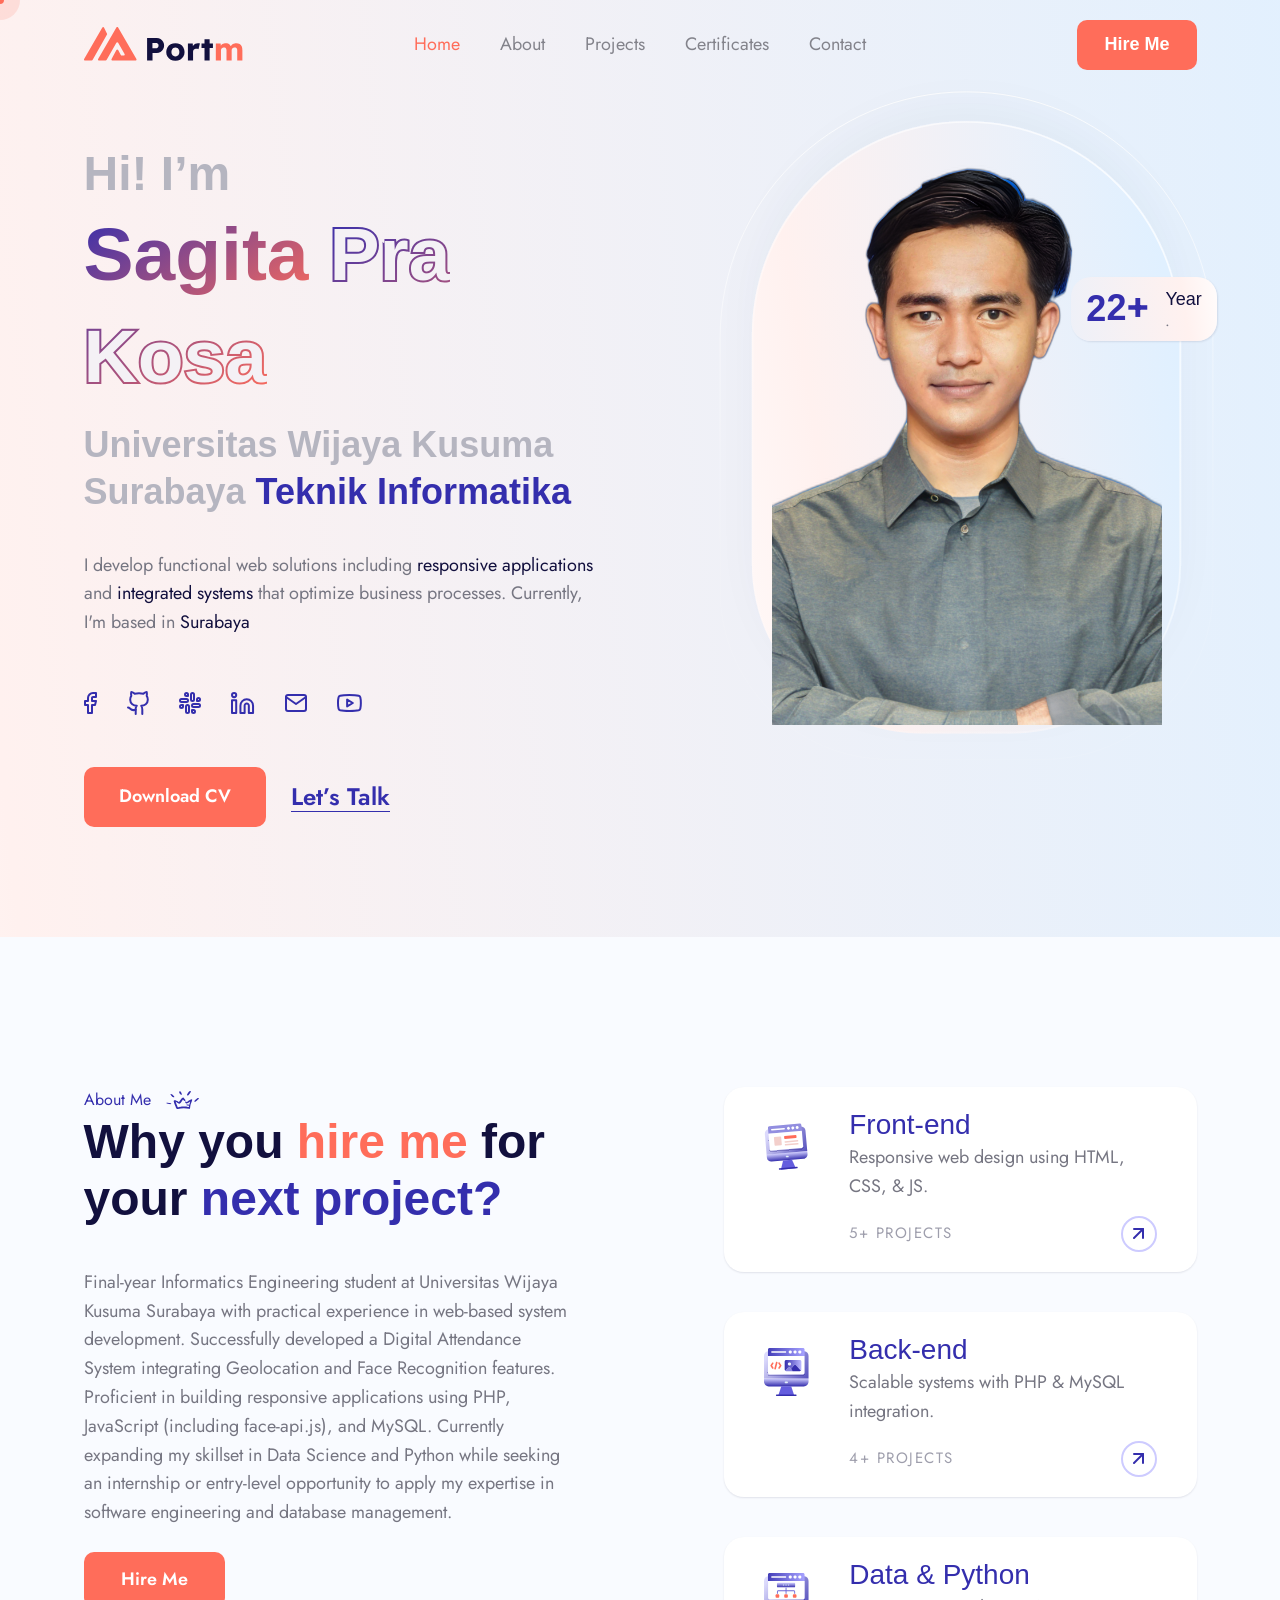
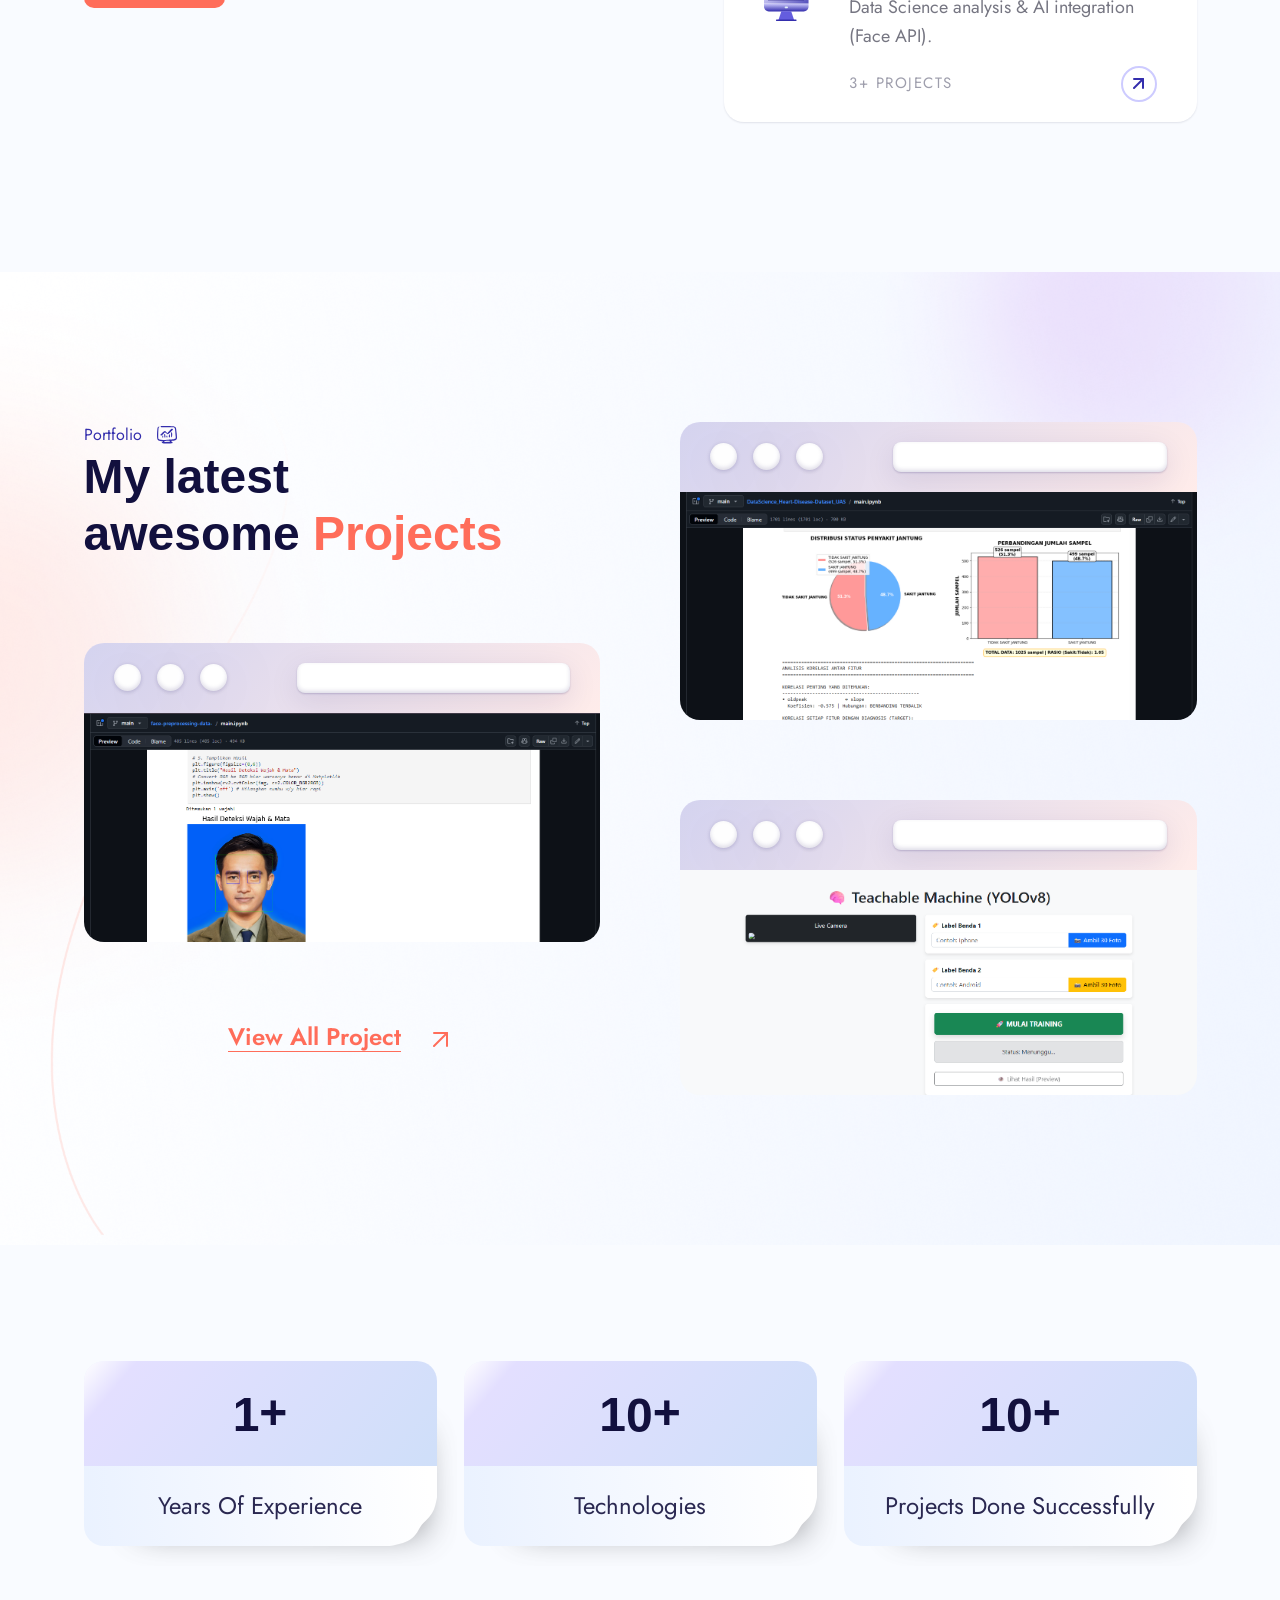
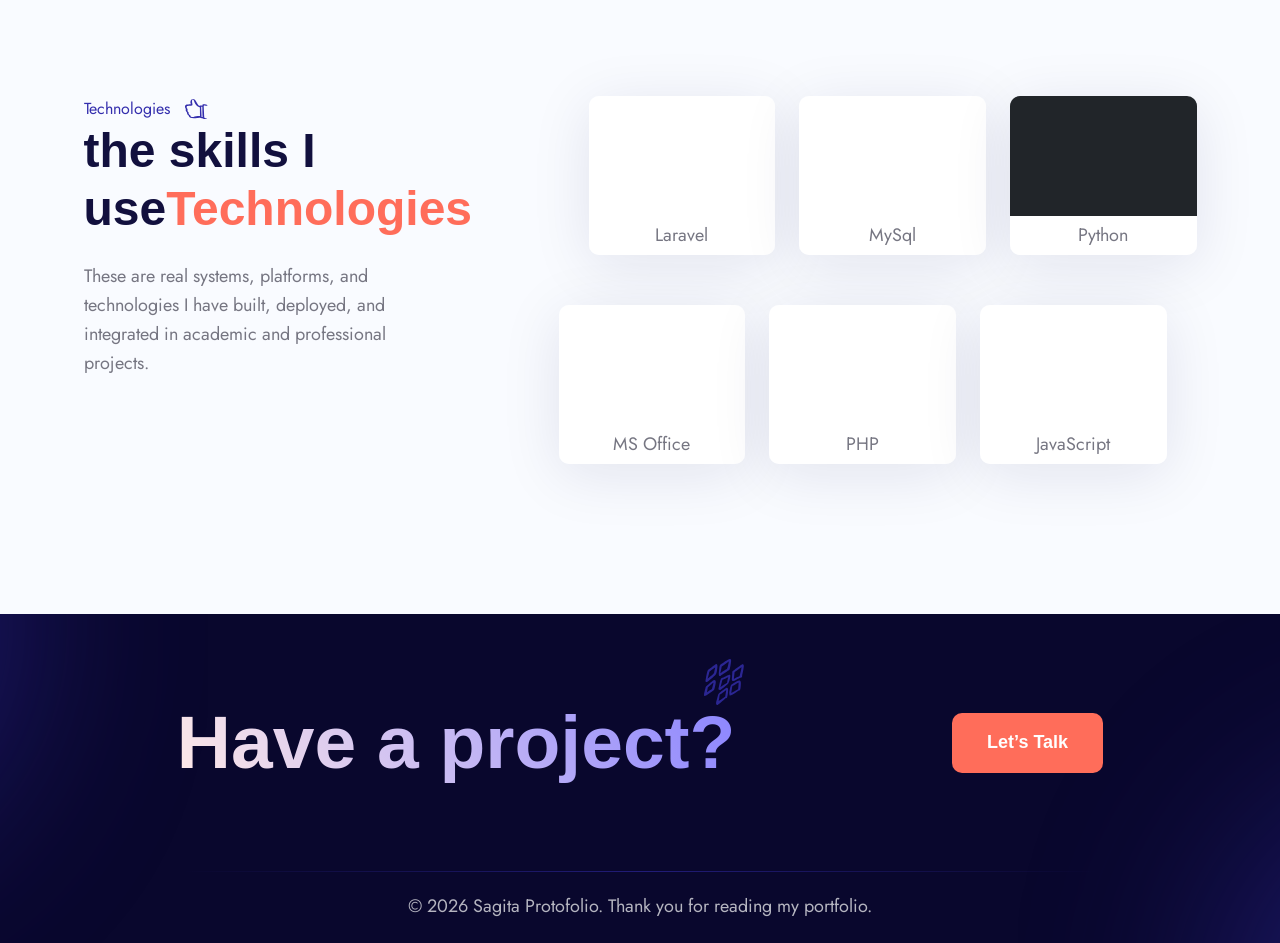
==== index.html @ 60da0293 "new-1guys" ====
<!-- LANJUTKAN MENGISI UNTUK SKILL PENGALAMAN PROJECT DLL -->
<!-- lanjutkan nanti lagi -->

<!doctype html>
<html class="no-js" lang="en">
  <head>
    <!-- Meta Tags -->
    <meta charset="utf-8" />
    <meta http-equiv="x-ua-compatible" content="ie=edge" />
    <meta name="viewport" content="width=device-width, initial-scale=1" />
    <meta name="author" content="Laralink" />
    <!-- Favicon Icon -->
    <link rel="icon" href="assets/img/favicon.png" />
    <!-- Site Title -->
    <title>Portm - Personal Portfolio</title>
    <link rel="stylesheet" href="assets/css/plugins/bootstrap.min.css" />
    <link rel="stylesheet" href="assets/css/plugins/fontawesome.min.css" />
    <link
      rel="stylesheet"
      href="assets/css/plugins/odometer-theme-default.css"
    />
    <link rel="stylesheet" href="assets/css/plugins/select2.min.css" />
    <link rel="stylesheet" href="assets/css/plugins/animate.css" />
    <link rel="stylesheet" href="assets/css/style.css" />
  </head>

  <body>
    <div class="cs_preloader cs_center">
      <div class="cs_preloader_in"></div>
    </div>

    <!-- Start Header Section -->
    <header class="cs_site_header cs_style_1 cs_sticky_header cs_color_2">
      <div class="cs_main_header">
        <div class="container">
          <div class="cs_main_header_in">
            <div class="cs_main_header_left">
              <a class="cs_site_branding" href="index.html">
                <img src="assets/img/logo2.svg" alt="Logo" />
              </a>
            </div>
            <div class="cs_main_header_center">
              <div class="cs_nav">
                <ul class="cs_nav_list">
                  <li class="active"><a href="index.html">Home</a></li>
                  <li><a href="about-v2.html">About</a></li>
                  <li><a href="portfolio.html">Projects</a></li>
                  <li><a href="blog.html">Certificates</a></li>
                  <li><a href="contact.html">Contact</a></li>
                </ul>
              </div>
            </div>
            <div class="cs_main_header_right">
              <a href="contact.html" class="cs_btn cs_style_1 cs_primary_font"
                ><span>Hire Me</span></a
              >
            </div>
          </div>
        </div>
      </div>
    </header>
    <!-- End Header Section -->

    <!-- Main content inside start-->
    <main>
      <!-- Start Hero Section -->
      <section
        class="cs_hero cs_style_2 cs_filled_bg"
        data-src="assets/img/bg/hero_bg_2.svg"
      >
        <div class="container">
          <div class="row align-items-center">
            <div class="col-lg-6">
              <div class="cs_hero_info cs_pr_20">
                <h4
                  class="cs_hero_meta cs_font_48 cs_white_blue_text_2 cs_semi_bold cs_primary_font mb-0"
                >
                  Hi! I’m<br />
                </h4>
                <h1
                  class="cs_hero_title cs_font_92 cs_black wow fadeInLeft"
                  data-wow-duration="0.8s"
                  data-wow-delay="0.2s"
                >
                  <span class="cs_gradient_text">Sagita </span
                  ><span class="cs_gradient_border_text">Pra Kosa</span>
                </h1>
                <h4
                  class="cs_hero_subtitle cs_font_36 cs_semi_bold cs_primary_font cs_white_blue_text_2"
                >
                  Universitas Wijaya Kusuma Surabaya
                  <span class="cs_accent_color_2">Teknik Informatika</span>
                </h4>
                <p class="cs_hero_text">
                  I develop functional web solutions including
                  <span class="cs_primary_color">responsive applications</span>
                  and
                  <span class="cs_primary_color">integrated systems</span> that
                  optimize business processes. Currently, I'm based in
                  <span class="cs_primary_color">Surabaya</span>
                </p>
                <div class="cs_social_btns d-flex">
                  <a class="cs_accent_color_2" href="#">
                    <svg
                      width="13"
                      height="22"
                      viewBox="0 0 13 22"
                      fill="none"
                      xmlns="http://www.w3.org/2000/svg"
                    >
                      <path
                        d="M12 1H9C7.67392 1 6.40215 1.52678 5.46447 2.46447C4.52678 3.40215 4 4.67392 4 6V9H1V13H4V21H8V13H11L12 9H8V6C8 5.73478 8.10536 5.48043 8.29289 5.29289C8.48043 5.10536 8.73478 5 9 5H12V1Z"
                        stroke="currentColor"
                        stroke-width="2"
                        stroke-linecap="round"
                        stroke-linejoin="round"
                      />
                    </svg>
                  </a>
                  <a
                    class="cs_accent_color_2"
                    href="https://github.com/gitapra0111"
                  >
                    <svg
                      width="22"
                      height="24"
                      viewBox="0 0 22 24"
                      fill="none"
                      xmlns="http://www.w3.org/2000/svg"
                    >
                      <path
                        d="M15.3002 23V18.6C15.4532 17.222 15.0581 15.8391 14.2002 14.75C17.5002 14.75 20.8002 12.55 20.8002 8.7C20.8882 7.325 20.5032 5.972 19.7002 4.85C20.0082 3.585 20.0082 2.265 19.7002 1C19.7002 1 18.6002 1 16.4002 2.65C13.4962 2.1 10.5042 2.1 7.60016 2.65C5.40016 1 4.30016 1 4.30016 1C3.97016 2.265 3.97016 3.585 4.30016 4.85C3.49922 5.96747 3.11048 7.32807 3.20016 8.7C3.20016 12.55 6.50016 14.75 9.80016 14.75C9.37116 15.289 9.05216 15.905 8.86516 16.565C8.67816 17.225 8.62316 17.918 8.70016 18.6V23"
                        stroke="currentColor"
                        stroke-width="2"
                        stroke-linecap="round"
                        stroke-linejoin="round"
                      />
                      <path
                        d="M8.7 18.5999C3.739 20.7999 3.2 16.3999 1 16.3999"
                        stroke="currentColor"
                        stroke-width="2"
                        stroke-linecap="round"
                        stroke-linejoin="round"
                      />
                    </svg>
                  </a>
                  <a class="cs_accent_color_2" href="#">
                    <svg
                      width="22"
                      height="22"
                      viewBox="0 0 22 22"
                      fill="none"
                      xmlns="http://www.w3.org/2000/svg"
                    >
                      <path
                        d="M13.5 9C12.67 9 12 8.33 12 7.5V2.5C12 1.67 12.67 1 13.5 1C14.33 1 15 1.67 15 2.5V7.5C15 8.33 14.33 9 13.5 9Z"
                        stroke="currentColor"
                        stroke-width="2"
                        stroke-linecap="round"
                        stroke-linejoin="round"
                      />
                      <path
                        d="M19.5 9H18V7.5C18 6.67 18.67 6 19.5 6C20.33 6 21 6.67 21 7.5C21 8.33 20.33 9 19.5 9Z"
                        stroke="currentColor"
                        stroke-width="2"
                        stroke-linecap="round"
                        stroke-linejoin="round"
                      />
                      <path
                        d="M8.5 13C9.33 13 10 13.67 10 14.5V19.5C10 20.33 9.33 21 8.5 21C7.67 21 7 20.33 7 19.5V14.5C7 13.67 7.67 13 8.5 13Z"
                        stroke="currentColor"
                        stroke-width="2"
                        stroke-linecap="round"
                        stroke-linejoin="round"
                      />
                      <path
                        d="M2.5 13H4V14.5C4 15.33 3.33 16 2.5 16C1.67 16 1 15.33 1 14.5C1 13.67 1.67 13 2.5 13Z"
                        stroke="currentColor"
                        stroke-width="2"
                        stroke-linecap="round"
                        stroke-linejoin="round"
                      />
                      <path
                        d="M13 13.5C13 12.67 13.67 12 14.5 12H19.5C20.33 12 21 12.67 21 13.5C21 14.33 20.33 15 19.5 15H14.5C13.67 15 13 14.33 13 13.5Z"
                        stroke="currentColor"
                        stroke-width="2"
                        stroke-linecap="round"
                        stroke-linejoin="round"
                      />
                      <path
                        d="M14.5 18H13V19.5C13 20.33 13.67 21 14.5 21C15.33 21 16 20.33 16 19.5C16 18.67 15.33 18 14.5 18Z"
                        stroke="currentColor"
                        stroke-width="2"
                        stroke-linecap="round"
                        stroke-linejoin="round"
                      />
                      <path
                        d="M9 8.5C9 7.67 8.33 7 7.5 7H2.5C1.67 7 1 7.67 1 8.5C1 9.33 1.67 10 2.5 10H7.5C8.33 10 9 9.33 9 8.5Z"
                        stroke="currentColor"
                        stroke-width="2"
                        stroke-linecap="round"
                        stroke-linejoin="round"
                      />
                      <path
                        d="M7.5 4H9V2.5C9 1.67 8.33 1 7.5 1C6.67 1 6 1.67 6 2.5C6 3.33 6.67 4 7.5 4Z"
                        stroke="currentColor"
                        stroke-width="2"
                        stroke-linecap="round"
                        stroke-linejoin="round"
                      />
                    </svg>
                  </a>
                  <a
                    class="cs_accent_color_2"
                    href="https://www.linkedin.com/in/sagita-pra-kosa-40a282185/"
                  >
                    <svg
                      width="24"
                      height="22"
                      viewBox="0 0 24 22"
                      fill="none"
                      xmlns="http://www.w3.org/2000/svg"
                    >
                      <path
                        d="M15.7367 7.3158C17.4117 7.3158 19.0182 7.98121 20.2026 9.16565C21.3871 10.3501 22.0525 11.9565 22.0525 13.6316V21H17.842V13.6316C17.842 13.0732 17.6201 12.5378 17.2253 12.1429C16.8305 11.7481 16.295 11.5263 15.7367 11.5263C15.1783 11.5263 14.6429 11.7481 14.248 12.1429C13.8532 12.5378 13.6314 13.0732 13.6314 13.6316V21H9.4209V13.6316C9.4209 11.9565 10.0863 10.3501 11.2708 9.16565C12.4552 7.98121 14.0616 7.3158 15.7367 7.3158Z"
                        stroke="currentColor"
                        stroke-width="2"
                        stroke-linecap="round"
                        stroke-linejoin="round"
                      />
                      <path
                        d="M5.21053 8.36841H1V21H5.21053V8.36841Z"
                        stroke="currentColor"
                        stroke-width="2"
                        stroke-linecap="round"
                        stroke-linejoin="round"
                      />
                      <path
                        d="M3.10526 5.21053C4.26797 5.21053 5.21053 4.26797 5.21053 3.10526C5.21053 1.94256 4.26797 1 3.10526 1C1.94256 1 1 1.94256 1 3.10526C1 4.26797 1.94256 5.21053 3.10526 5.21053Z"
                        stroke="currentColor"
                        stroke-width="2"
                        stroke-linecap="round"
                        stroke-linejoin="round"
                      />
                    </svg>
                  </a>
                  <a
                    class="cs_accent_color_2"
                    href="mailto:sagita.prakosa0111@gmail.com?subject=Tanya%20Mengenai%20Portofolio&body=Halo%20Sagita,"
                  >
                    <svg
                      width="22"
                      height="18"
                      viewBox="0 0 22 18"
                      fill="none"
                      xmlns="http://www.w3.org/2000/svg"
                    >
                      <path
                        d="M3 1H19C20.1 1 21 1.9 21 3V15C21 16.1 20.1 17 19 17H3C1.9 17 1 16.1 1 15V3C1 1.9 1.9 1 3 1Z"
                        stroke="currentColor"
                        stroke-width="2"
                        stroke-linecap="round"
                        stroke-linejoin="round"
                      />
                      <path
                        d="M21 3L11 10L1 3"
                        stroke="currentColor"
                        stroke-width="2"
                        stroke-linecap="round"
                        stroke-linejoin="round"
                      />
                    </svg>
                  </a>
                  <a class="cs_accent_color_2" href="#">
                    <svg
                      width="25"
                      height="18"
                      viewBox="0 0 25 18"
                      fill="none"
                      xmlns="http://www.w3.org/2000/svg"
                    >
                      <path
                        d="M12.4286 17C9.8 17 5.11429 16.7714 3.17143 16.3143C2.37143 16.0857 1.8 15.5143 1.57143 14.7143C1.22857 13.4571 1 10.8286 1 9C1 7.17143 1.22857 4.54286 1.57143 3.28571C1.8 2.48571 2.37143 1.91429 3.17143 1.68571C5.11429 1.22857 9.8 1 12.4286 1C15.0571 1 19.7429 1.22857 21.6857 1.68571C22.4857 1.91429 23.0571 2.48571 23.2857 3.28571C23.6286 4.54286 23.8571 7.17143 23.8571 9C23.8571 10.8286 23.6286 13.4571 23.2857 14.7143C23.0571 15.5143 22.4857 16.0857 21.6857 16.3143C19.7429 16.7714 15.0571 17 12.4286 17Z"
                        stroke="currentColor"
                        stroke-width="2"
                        stroke-linecap="round"
                        stroke-linejoin="round"
                      />
                      <path
                        d="M10.1426 12.4287L15.8569 9.0001L10.1426 5.57153V12.4287Z"
                        stroke="currentColor"
                        stroke-width="2"
                        stroke-linecap="round"
                        stroke-linejoin="round"
                      />
                    </svg>
                  </a>
                </div>
                <div class="cs_btns">
                  <a
                    href="assets/Sagita Pra Kosa_Curriculum Vitae.pdf"
                    class="cs_btn cs_style_1"
                    download
                    ><span>Download CV</span></a
                  >
                  <a
                    class="cs_font_24 cs_accent_color_2 cs_accent_color_2_hover cs_text_btn cs_type_2 cs_semi_bold"
                    href="https://wa.me/082317886089"
                    >Let’s Talk</a
                  >
                </div>
              </div>
            </div>
            <div class="col-lg-6">
              <div
                class="cs_hero_image_box cs_filled_bg"
                data-src="assets/img/bg/hero_bg_3.svg"
              >
                <div class="cs_imagebox_img w-100">
                  <img
                    src="assets/img/hero/sagita.png"
                    alt="heroImg"
                    width="390"
                    height="550"
                  />
                </div>
                <div
                  class="cs_happy_client position-absolute cs_white_bg d-flex align-items-center cs_radius_20 cs_gap_15"
                >
                  <div class="cs_font_36 cs_semi_bold cs_accent_color_2">
                    <span class="odometer" data-count-to="22"></span
                    ><span>+</span>
                  </div>
                  <div>
                    <h5 class="mb-0 cs_normal">Year</h5>
                    <p class="mb-0 cs_font_16">.</p>
                  </div>
                </div>
              </div>
            </div>
          </div>
        </div>
      </section>
      <!-- Start Hero Section -->

      <!-- Start skill Section -->
      <!-- <section class="cs_filled_bg" data-src="assets/img/bg/brands_bg_1.svg">
      <div class="cs_height_145 cs_height_lg_80"></div>
      <div class="container">
        <div class="cs_section_heading cs_style_1 text-center">
          <p class="cs_section_subtitle cs_center cs_accent_color_2 cs_font_16 wow fadeInUp" data-wow-duration="0.8s" data-wow-delay="0.2s">
            <span>Technologies</span>
            <svg width="23" height="20" viewBox="0 0 23 20" fill="none" xmlns="http://www.w3.org/2000/svg">
              <path fill-rule="evenodd" clip-rule="evenodd"
                d="M5.63864 4.46024C5.74235 4.77137 5.82303 5.07098 5.82303 5.12859C5.82303 5.17469 5.43122 5.22079 4.94724 5.22079C4.20975 5.22079 2.4006 5.42821 1.50178 5.6241C1.19065 5.69324 0.418574 6.30397 0.165061 6.69576C-0.249779 7.31802 0.176573 9.39223 0.787309 9.71488C0.983206 9.81859 0.994774 9.85315 0.833448 10.1643C0.418608 10.9594 0.718203 12.1578 1.57093 13.0797C1.98577 13.5291 2.0434 13.6559 2.0434 14.1283C2.0434 14.8428 2.36603 15.4305 3.11504 16.1103C3.48379 16.4445 3.77188 16.8132 3.81798 17.0091C4.30196 18.9912 7.36716 19.7056 12.23 18.9681C14.8458 18.5763 14.8804 18.5648 15.1108 18.7953C15.4796 19.141 15.929 19.2677 16.7586 19.2677C17.4501 19.2677 17.5538 19.3023 17.7612 19.5673C18.0608 19.9476 18.8444 20.0859 19.8354 19.9476C20.2157 19.89 20.7342 19.8439 20.9993 19.8439C21.7368 19.8439 21.9903 19.5904 21.6331 19.2216C21.3795 18.9566 21.2643 18.922 20.4807 18.922C19.1671 18.922 19.2592 19.3138 18.9712 12.6994C18.902 11.2129 18.8213 9.27699 18.7752 8.40122C18.683 6.44226 18.5563 6.56902 20.6074 6.6612C22.382 6.74187 22.7277 6.6612 22.3359 6.22331C21.8519 5.68171 20.3309 5.33602 18.4756 5.33602H18.0838C17.9225 5.33602 17.7727 5.40516 17.669 5.52039C17.5653 5.63562 17.5077 5.78542 17.5077 5.94675C17.5192 6.20026 17.5307 6.41921 17.5307 6.38464L16.1479 6.40768C14.7882 6.43073 14.7651 6.43073 14.7767 6.68424C14.7882 7.02994 14.6845 7.01841 13.8894 6.53443C13.1634 6.09655 12.8523 5.65867 11.2505 2.82393C10.7089 1.85597 10.248 1.18762 9.83312 0.73821C8.18528 -1.05943 4.40565 0.519258 5.63864 4.46024ZM8.32361 0.807347C8.65779 1.07238 9.02653 1.83292 9.41833 3.07744C10.225 5.63562 12.0341 7.47936 14.5347 8.28599L14.8804 8.40122C14.9034 9.12719 15.0187 14.9349 15.0532 17.0437L13.9239 17.1129C12.7716 17.1935 9.56813 17.6545 8.55408 17.8964C7.02147 18.2537 5.25839 17.4355 5.25839 16.3754C5.25839 16.191 5.20078 16.0412 5.14316 16.0412C4.38262 16.0412 3.21878 14.0822 3.65666 13.5521C3.7258 13.4715 3.58751 13.2756 3.29943 12.9875C2.56194 12.2846 2.45821 11.9965 2.53888 10.8326C2.60802 9.86468 2.59652 9.83011 2.33148 9.64573C1.55942 9.13871 1.4096 7.53697 2.08948 7.09908C2.26233 6.98385 3.13807 6.85709 4.70524 6.70728C7.88568 6.40768 7.68978 6.63815 7.18276 3.81493C6.74487 1.55636 7.3326 0.0122374 8.32361 0.807347ZM17.6114 18.0001C17.5998 18.0001 16.5628 18.0001 16.5973 18.0001L16.1709 7.62915C16.194 7.62915 17.3579 7.62915 17.3118 7.62915C17.4616 13.2641 17.2657 11.0285 17.6114 18.0001Z"
                fill="#342EAD" />
            </svg>
          </p>
          <h2 class="cs_section_title cs_font_48 cs_semi_bold">the skills I use<br> <span
              class="cs_accent_color">Technologies</span>
          </h2>
          <div class="cs_height_70 cs_height_lg_40"></div>
        </div>
        <div class="cs_brands cs_style_1 cs_type_1">
          <div class="cs_brand overflow-hidden cs_radius_10 text-center">
            <div class="cs_brand_logo_wrap cs_center bg-white">
              <img class="cs_brand_logo" src="https://encrypted-tbn0.gstatic.com/images?q=tbn:ANd9GcTlisPOLTNR2wGvL2ylwSlwD95Wu6dcQtXEng&s" alt="">
            </div>
            <p class="m-0 cs_white_bg">Laravel</p>
          </div>
          <div class="cs_brand overflow-hidden cs_radius_10 text-center">
            <div class="cs_brand_logo_wrap cs_center bg-white">
              <img class="cs_brand_logo" src="https://upload.wikimedia.org/wikipedia/id/thumb/a/a9/MySQL.png/250px-MySQL.png" alt="">
            </div>
            <p class="m-0 cs_white_bg">MySql</p>
          </div>
          <div class="cs_brand overflow-hidden cs_radius_10 text-center">
            <div class="cs_brand_logo_wrap cs_center bg-dark">
              <img class="cs_brand_logo" src="https://upload.wikimedia.org/wikipedia/commons/thumb/f/f8/Python_logo_and_wordmark.svg/1280px-Python_logo_and_wordmark.svg.png" alt="">
            </div>
            <p class="m-0 cs_white_bg">Python</p>
          </div>
          <div class="cs_brand overflow-hidden cs_radius_10 text-center">
            <div class="cs_brand_logo_wrap cs_center bg-white">
              <img class="cs_brand_logo" src="https://eduidea.id/wp-content/uploads/2021/03/Repair-ms-office.png" alt="">
            </div>
            <p class="m-0 cs_white_bg">MS Office</p>
          </div>
          <div class="cs_brand overflow-hidden cs_radius_10 text-center">
            <div class="cs_brand_logo_wrap cs_center bg-white">
              <img class="cs_brand_logo" src="https://upload.wikimedia.org/wikipedia/commons/thumb/2/27/PHP-logo.svg/3840px-PHP-logo.svg.png" alt="">
            </div>
            <p class="m-0 cs_white_bg">PHP</p>
          </div>

          <div class="cs_brand overflow-hidden cs_radius_10 text-center">
            <div class="cs_brand_logo_wrap cs_center cs_brand_bg_5">
              <img class="cs_brand_logo" src="https://upload.wikimedia.org/wikipedia/commons/thumb/2/27/PHP-logo.svg/3840px-PHP-logo.svg.png" alt="">
            </div>
            <p class="m-0 cs_white_bg">Pinpoint</p>
          </div>

        </div>
      </div>
      <div class="cs_height_150 cs_height_lg_80"></div>
    </section> -->
      <!-- End skill Section -->

      <!-- Start About Section -->
      <section class="position-relative">
        <div class="position-absolute cs_about_shape_3">
          <img src="assets/img/about_shape_2.svg" alt="" />
        </div>
        <div class="cs_height_150 cs_height_lg_80"></div>
        <div class="container">
          <div class="row">
            <div class="col-lg-6">
              <div class="cs_pr_50">
                <div class="cs_section_heading cs_style_1">
                  <p
                    class="cs_section_subtitle cs_accent_color_2 cs_font_16 wow fadeInLeft"
                    data-wow-duration="0.8s"
                    data-wow-delay="0.2s"
                  >
                    <span>About Me</span>
                    <svg
                      width="34"
                      height="18"
                      viewBox="0 0 34 18"
                      fill="none"
                      xmlns="http://www.w3.org/2000/svg"
                    >
                      <path
                        fill-rule="evenodd"
                        clip-rule="evenodd"
                        d="M13.164 1.06887C13.1878 2.25431 14.6046 4.16031 15.5689 3.80003C15.9856 3.63732 15.9856 3.463 15.5332 2.19621C14.4498 -0.813889 13.1402 0.115862 13.164 1.06887ZM21.0215 3.75354C20.6882 4.67168 21.843 4.83439 22.6407 3.98598C23.4502 3.11433 24.3193 1.81268 24.7836 0.929407C25.2956 0.0810016 24.2955 -0.349012 23.4621 0.348307C22.474 1.16185 21.2477 3.11433 21.0215 3.75354ZM4.61598 3.0446C3.87784 3.33515 6.35416 6.33363 7.35421 6.35687C8.52093 6.38011 8.61615 6.12443 7.80659 5.06683C6.53272 3.39327 5.46126 2.70757 4.61598 3.0446ZM15.807 7.35636C15.3665 7.78637 14.8426 8.3791 14.6403 8.65803C12.9021 11.1916 12.8783 11.2149 12.0806 10.6221C10.2353 9.274 7.1994 8.35586 7.79467 10.7035C8.16374 12.1214 9.25905 14.7131 9.54478 15.5731C10.2829 17.8394 10.6758 18.2113 11.9854 17.9091C15.2355 17.1421 19.8787 17.1188 23.2003 17.851C24.0217 18.037 24.0693 17.944 24.1527 16.3285C24.3194 13.0628 26.248 9.87833 26.248 8.8556C26.248 7.70502 24.0217 8.56505 20.9978 10.8778L20.6882 11.1103L20.2477 10.8197C19.3429 10.227 18.8905 10.6919 19.4024 11.6797C19.8191 12.4817 20.1644 12.749 21.0811 12.319C21.6049 12.0749 22.3311 11.61 23.355 10.9011C23.7598 10.6221 24.0932 10.4246 24.0932 10.4594C24.0932 10.6221 23.3669 13.6671 23.3669 13.6787L21.5573 13.5276C20.1167 13.4695 19.9501 14.2133 21.4382 14.4342C21.593 14.4574 23.1169 14.6434 23.1169 14.6434C23.1169 14.6434 23.0574 15.2942 22.8907 15.6661C22.7121 16.038 22.4145 16.131 21.9264 15.9683C18.1047 14.7363 11.8782 16.2356 11.8663 16.2356C11.6401 16.2704 9.56861 10.9359 9.73528 10.7732C9.75909 10.75 10.0091 10.9011 10.2948 11.1103C13.5211 13.3998 13.8545 13.3301 15.9856 9.99456L16.9856 8.42559L17.3785 8.99507C18.5214 10.657 20.1405 9.92483 19.2357 8.70452C18.9262 8.29775 18.4143 7.6934 17.5928 6.75202C17.2238 6.32201 16.6761 6.50795 15.807 7.35636ZM31.2959 7.18203C30.8673 7.42609 28.6291 9.51805 28.3672 9.9132C27.8076 10.7848 28.9743 10.9824 30.0339 10.1921C31.2721 9.27399 33.0222 7.69341 33.0222 7.48421C33.0341 7.06582 31.8793 6.85661 31.2959 7.18203ZM1.8063 12.749C3.54448 13.1674 4.54451 13.272 4.93739 13.0628C5.58028 12.7257 5.28265 12.4817 3.75877 12.1098C3.6159 12.0749 2.21106 11.6914 1.24672 11.6914C0.556213 11.6914 -0.979555 12.0633 1.8063 12.749Z"
                        fill="#342EAD"
                      />
                    </svg>
                  </p>
                  <h2 class="cs_section_title cs_font_48 cs_semi_bold">
                    Why you <span class="cs_accent_color">hire me </span> for
                    your <span class="cs_accent_color_2">next project?</span>
                  </h2>
                </div>
                <div class="cs_height_40 cs_height_lg_30"></div>
                <p class="m-0">
                  Final-year Informatics Engineering student at Universitas
                  Wijaya Kusuma Surabaya with practical experience in web-based
                  system development. Successfully developed a Digital
                  Attendance System integrating Geolocation and Face Recognition
                  features. Proficient in building responsive applications using
                  PHP, JavaScript (including face-api.js), and MySQL. Currently
                  expanding my skillset in Data Science and Python while seeking
                  an internship or entry-level opportunity to apply my expertise
                  in software engineering and database management.
                </p>
                <div class="cs_height_25 cs_height_lg_20"></div>
                <a class="cs_btn cs_style_1" href="contact.html"
                  ><span>Hire Me</span></a
                >
              </div>
              <div class="cs_height_lg_30"></div>
            </div>

            <div class="col-lg-6">
              <div class="cs_pl_70">
                <div class="cs_iconbox cs_style_2 cs_radius_20 cs_transition_4">
                  <div class="cs_iconbox_in">
                    <div class="cs_iconbox_icon cs_center">
                      <img src="assets/img/icon/about_icon_1.svg" alt="Icon" />
                    </div>
                    <div class="cs_iconbox_info position-relative w-100">
                      <h3 class="cs_iconbox_title cs_font_28 cs_medium m-0">
                        Front-end
                      </h3>
                      <p class="cs_iconbox_text">
                        Responsive web design using HTML, CSS, & JS.
                      </p>
                      <div
                        class="d-flex justify-content-between align-items-center"
                      >
                        <span
                          class="cs_letter_spacing_15 cs_ternary_color cs_secondary_font cs_font_15 text-uppercase m-0"
                          >5+ Projects</span
                        >
                        <a
                          href="portfolio.html"
                          class="cs_circle_btn cs_style_1 cs_accent_color_2 cs_center rounded-circle"
                        >
                          <svg
                            width="11"
                            height="11"
                            viewBox="0 0 11 11"
                            fill="none"
                            xmlns="http://www.w3.org/2000/svg"
                          >
                            <path
                              d="M1 10L10 1"
                              stroke="currentColor"
                              stroke-width="2"
                              stroke-linecap="round"
                              stroke-linejoin="round"
                            />
                            <path
                              d="M1 1H10V10"
                              stroke="currentColor"
                              stroke-width="2"
                              stroke-linecap="round"
                              stroke-linejoin="round"
                            />
                          </svg>
                          <svg
                            width="11"
                            height="11"
                            viewBox="0 0 11 11"
                            fill="none"
                            xmlns="http://www.w3.org/2000/svg"
                          >
                            <path
                              d="M1 10L10 1"
                              stroke="currentColor"
                              stroke-width="2"
                              stroke-linecap="round"
                              stroke-linejoin="round"
                            />
                            <path
                              d="M1 1H10V10"
                              stroke="currentColor"
                              stroke-width="2"
                              stroke-linecap="round"
                              stroke-linejoin="round"
                            />
                          </svg>
                        </a>
                      </div>
                    </div>
                  </div>
                </div>
                <div class="cs_iconbox cs_style_2 cs_radius_20 cs_transition_4">
                  <div class="cs_iconbox_in">
                    <div class="cs_iconbox_icon cs_center">
                      <img src="assets/img/icon/about_icon_2.svg" alt="Icon" />
                    </div>
                    <div class="cs_iconbox_info position-relative w-100">
                      <h3 class="cs_iconbox_title cs_font_28 cs_medium m-0">
                        Back-end
                      </h3>
                      <p class="cs_iconbox_text">
                        Scalable systems with PHP & MySQL integration.
                      </p>
                      <div
                        class="d-flex justify-content-between align-items-center"
                      >
                        <span
                          class="cs_letter_spacing_15 cs_ternary_color cs_secondary_font cs_font_15 text-uppercase m-0"
                          >4+ Projects</span
                        >
                        <a
                          href="portfolio.html"
                          class="cs_circle_btn cs_style_1 cs_accent_color_2 cs_center rounded-circle"
                        >
                          <svg
                            width="11"
                            height="11"
                            viewBox="0 0 11 11"
                            fill="none"
                            xmlns="http://www.w3.org/2000/svg"
                          >
                            <path
                              d="M1 10L10 1"
                              stroke="currentColor"
                              stroke-width="2"
                              stroke-linecap="round"
                              stroke-linejoin="round"
                            />
                            <path
                              d="M1 1H10V10"
                              stroke="currentColor"
                              stroke-width="2"
                              stroke-linecap="round"
                              stroke-linejoin="round"
                            />
                          </svg>
                          <svg
                            width="11"
                            height="11"
                            viewBox="0 0 11 11"
                            fill="none"
                            xmlns="http://www.w3.org/2000/svg"
                          >
                            <path
                              d="M1 10L10 1"
                              stroke="currentColor"
                              stroke-width="2"
                              stroke-linecap="round"
                              stroke-linejoin="round"
                            />
                            <path
                              d="M1 1H10V10"
                              stroke="currentColor"
                              stroke-width="2"
                              stroke-linecap="round"
                              stroke-linejoin="round"
                            />
                          </svg>
                        </a>
                      </div>
                    </div>
                  </div>
                </div>
                <div class="cs_iconbox cs_style_2 cs_radius_20 cs_transition_4">
                  <div class="cs_iconbox_in">
                    <div class="cs_iconbox_icon cs_center">
                      <img src="assets/img/icon/about_icon_3.svg" alt="Icon" />
                    </div>
                    <div class="cs_iconbox_info position-relative w-100">
                      <h3 class="cs_iconbox_title cs_font_28 cs_medium m-0">
                        Data & Python
                      </h3>
                      <p class="cs_iconbox_text">
                        Data Science analysis & AI integration (Face API).
                      </p>
                      <div
                        class="d-flex justify-content-between align-items-center"
                      >
                        <span
                          class="cs_letter_spacing_15 cs_ternary_color cs_secondary_font cs_font_15 text-uppercase m-0"
                          >3+ Projects</span
                        >
                        <a
                          href="portfolio.html"
                          class="cs_circle_btn cs_style_1 cs_accent_color_2 cs_center rounded-circle"
                        >
                          <svg
                            width="11"
                            height="11"
                            viewBox="0 0 11 11"
                            fill="none"
                            xmlns="http://www.w3.org/2000/svg"
                          >
                            <path
                              d="M1 10L10 1"
                              stroke="currentColor"
                              stroke-width="2"
                              stroke-linecap="round"
                              stroke-linejoin="round"
                            />
                            <path
                              d="M1 1H10V10"
                              stroke="currentColor"
                              stroke-width="2"
                              stroke-linecap="round"
                              stroke-linejoin="round"
                            />
                          </svg>
                          <svg
                            width="11"
                            height="11"
                            viewBox="0 0 11 11"
                            fill="none"
                            xmlns="http://www.w3.org/2000/svg"
                          >
                            <path
                              d="M1 10L10 1"
                              stroke="currentColor"
                              stroke-width="2"
                              stroke-linecap="round"
                              stroke-linejoin="round"
                            />
                            <path
                              d="M1 1H10V10"
                              stroke="currentColor"
                              stroke-width="2"
                              stroke-linecap="round"
                              stroke-linejoin="round"
                            />
                          </svg>
                        </a>
                      </div>
                    </div>
                  </div>
                </div>
              </div>
            </div>
          </div>
        </div>
        <div class="cs_height_150 cs_height_lg_80"></div>
      </section>
      <!-- End About Section -->

      <!-- Start Portfolio Section -->
      <section
        class="cs_filled_bg cs_100_bg"
        data-src="assets/img/bg/protfolio_bg2.png"
      >
        <div class="cs_height_150 cs_height_lg_80"></div>
        <div class="container">
          <div class="cs_isotop cs_isotop_col_2 cs_has_gutter_80">
            <div class="cs_grid_sizer"></div>
            <div class="cs_isotop_item">
              <div class="cs_portfolio cs_style_2">
                <div class="cs_section_heading cs_style_1">
                  <p
                    class="cs_section_subtitle cs_accent_color_2 cs_font_16 wow fadeInRight"
                    data-wow-duration="0.8s"
                    data-wow-delay="0.2s"
                  >
                    <span>Portfolio</span>
                    <svg
                      width="20"
                      height="18"
                      viewBox="0 0 20 18"
                      fill="none"
                      xmlns="http://www.w3.org/2000/svg"
                    >
                      <path
                        fill-rule="evenodd"
                        clip-rule="evenodd"
                        d="M4.19081 0.0804121C2.96402 0.280944 3.78977 1.09487 4.80423 1.23643C5.65354 1.35439 7.28135 1.35439 10.7848 1.34259C15.0549 1.3308 16.8833 1.37797 17.1546 1.49593C17.827 1.80263 18.1219 2.98224 18.3107 6.17896C18.3814 7.31138 18.523 9.01 18.6291 9.95368C18.9594 12.9853 18.6527 13.2802 14.7719 13.4335C13.2738 13.4925 11.3274 13.6104 10.4545 13.693C6.37308 14.0823 3.83693 14.0115 2.42141 13.4453C1.24181 12.9734 1.30081 12.596 1.26542 11.8056C1.18285 10.2722 1.21823 7.14621 1.37157 4.30338C1.50133 1.92058 1.65467 1.44875 2.42141 1.09487C2.89325 0.882538 2.72812 0.634828 2.13831 0.65842C1.25361 0.705604 0.569457 1.0005 0.439701 2.38063C0.274556 4.07926 -0.775323 13.4099 1.11204 14.2002C2.35062 14.7193 4.50929 15.2265 5.3586 15.2265C5.9484 15.2265 5.92485 15.8871 5.33505 16.064C3.9785 16.4533 4.93396 17.397 6.72695 17.4677C10.3601 17.5857 15.6684 17.2908 15.7155 16.9487C15.7627 16.6066 14.996 15.8281 14.5949 15.8281C14.4652 15.8281 14.3826 15.6747 14.3826 15.4506C14.3826 15.1321 14.3826 14.6839 14.7482 14.6839C16.3171 14.6839 17.1546 14.6131 17.6265 14.5069C19.9267 14.0115 20.0211 12.4544 19.9975 11.5461C19.9149 7.8304 19.2189 4.27981 19.2189 3.44229C19.2071 1.99138 18.3578 0.564051 16.5413 0.304539C15.8335 0.092211 5.4058 -0.12012 4.19081 0.0804121ZM10.3484 7.29958C10.2068 7.14623 8.83846 5.62455 8.46099 5.23528C7.98915 4.75164 7.50549 4.90497 6.49103 5.83686C5.97201 6.32049 5.15809 7.04007 4.67446 7.45293C2.99942 8.86845 2.86966 9.50543 4.24979 9.50543C4.72163 9.50543 4.94579 9.34027 6.34951 7.90116C8.1661 6.03739 8.00095 6.04919 9.58161 7.58267C10.6433 8.60892 10.5135 8.62074 12.2357 7.27599C13.722 5.89586 14.5713 4.97576 15.6448 3.90232C16.7064 2.84068 15.0785 2.35704 14.2174 3.08839C13.203 3.92591 10.3601 7.28778 10.3484 7.29958ZM14.1702 6.74517C13.9579 7.28779 14.0641 10.9092 14.3 11.1333C14.878 11.7113 15.2319 10.4727 15.1965 8.01912C15.1729 6.66258 14.5123 5.84868 14.1702 6.74517ZM7.34037 8.21967C6.97469 9.18695 7.28136 11.8293 8.02451 11.6995C8.76766 11.5697 8.26045 8.65611 8.0953 8.23145C7.98914 7.92476 7.45833 7.91298 7.34037 8.21967ZM12.1413 8.49096C11.9408 8.73868 11.7403 10.5671 11.87 11.0625C12.0941 11.9472 13.026 11.5579 13.026 10.5789C13.026 8.93923 12.6014 7.93655 12.1413 8.49096ZM5.42939 9.75316C5.25245 9.9301 5.32322 11.2512 5.53554 11.5343C5.91302 12.0534 6.2433 11.7231 6.2433 10.8148C6.23151 9.87112 5.83046 9.34029 5.42939 9.75316ZM9.49901 9.75316C9.19232 10.0599 9.40464 11.322 9.78211 11.4989C10.3837 11.7703 10.5843 11.0271 10.2186 9.8475C10.1596 9.63517 9.67596 9.57621 9.49901 9.75316ZM12.5424 14.8844C13.0143 15.0142 12.8373 15.4388 12.8845 15.8281L7.43471 15.9224C7.43471 15.8871 7.52912 14.9552 7.52912 15.0142C7.90659 15.0024 11.3628 14.8608 11.8347 14.8254C12.0234 14.8018 12.3537 14.8372 12.5424 14.8844Z"
                        fill="currentColor"
                      />
                    </svg>
                  </p>
                  <h2 class="cs_section_title cs_font_48 cs_semi_bold">
                    My latest <br />awesome
                    <span class="cs_accent_color">Projects</span>
                  </h2>
                </div>
              </div>
            </div>
            <div class="cs_isotop_item">
              <div
                class="cs_portfolio cs_style_2 cs_radius_20 position-relative"
              >
                <div class="cs_browser cs_style_1">
                  <div class="cs_btns">
                    <span></span><span></span><span></span>
                  </div>
                  <div class="cs_input_filed w-100"></div>
                </div>
                <a href="portfolio.html" class="cs_portfolio_thumbnail cs_zoom">
                  <img class="cs_zoom_in w-100" src="project/p3.png" alt="" />
                </a>
                <div
                  class="cs_portfolio_info w-100 cs_white_color cs_medium position-absolute"
                >
                  <h2 class="cs_font_28 cs_white_color cs_medium mb-0">
                    Second Project
                  </h2>
                  <a
                    href="portfolio.html"
                    class="cs_font_16 cs_white_color_hover d-inline-flex align-items-center cs_gap_15 cs_medium"
                  >
                    <span
                      class="cs_text_btn cs_secondary_font cs_type_1 text-uppercase"
                      >View work</span
                    >
                    <svg
                      width="5"
                      height="9"
                      viewBox="0 0 5 9"
                      fill="none"
                      xmlns="http://www.w3.org/2000/svg"
                    >
                      <path d="M0 0L5 4.5L0 9L0 0Z" fill="currentColor" />
                    </svg>
                  </a>
                </div>
              </div>
            </div>
            <div class="cs_isotop_item">
              <div
                class="cs_portfolio cs_style_2 cs_radius_20 position-relative"
              >
                <div class="cs_browser cs_style_1">
                  <div class="cs_btns">
                    <span></span><span></span><span></span>
                  </div>
                  <div class="cs_input_filed w-100"></div>
                </div>
                <a href="portfolio.html" class="cs_portfolio_thumbnail cs_zoom">
                  <img class="cs_zoom_in w-100" src="project/p6.png" alt="" />
                </a>
                <div
                  class="cs_portfolio_info w-100 cs_white_color cs_medium position-absolute"
                >
                  <h2 class="cs_font_28 cs_white_color cs_medium mb-0">
                    First Project
                  </h2>
                  <a
                    href="portfolio.html"
                    class="cs_font_16 cs_white_color_hover d-inline-flex align-items-center cs_gap_15 cs_medium"
                  >
                    <span
                      class="cs_text_btn cs_secondary_font cs_type_1 text-uppercase"
                      >View work</span
                    >
                    <svg
                      width="5"
                      height="9"
                      viewBox="0 0 5 9"
                      fill="none"
                      xmlns="http://www.w3.org/2000/svg"
                    >
                      <path d="M0 0L5 4.5L0 9L0 0Z" fill="currentColor" />
                    </svg>
                  </a>
                </div>
              </div>
            </div>
            <div class="cs_isotop_item">
              <div
                class="cs_portfolio cs_style_2 cs_radius_20 position-relative"
              >
                <div class="cs_browser cs_style_1">
                  <div class="cs_btns">
                    <span></span><span></span><span></span>
                  </div>
                  <div class="cs_input_filed w-100"></div>
                </div>
                <a href="portfolio.html" class="cs_portfolio_thumbnail cs_zoom">
                  <img
                    class="cs_zoom_in w-100"
                    src="project/yolov8.png"
                    alt=""
                  />
                </a>
                <div
                  class="cs_portfolio_info w-100 cs_white_color cs_medium position-absolute"
                >
                  <h2 class="cs_font_28 cs_white_color cs_medium mb-0">
                    Three Project
                  </h2>
                  <a
                    href="portfolio.html"
                    class="cs_font_16 cs_white_color_hover d-inline-flex align-items-center cs_gap_15 cs_medium"
                  >
                    <span
                      class="cs_text_btn cs_secondary_font cs_type_1 text-uppercase"
                      >View work</span
                    >
                    <svg
                      width="5"
                      height="9"
                      viewBox="0 0 5 9"
                      fill="none"
                      xmlns="http://www.w3.org/2000/svg"
                    >
                      <path d="M0 0L5 4.5L0 9L0 0Z" fill="currentColor" />
                    </svg>
                  </a>
                </div>
              </div>
            </div>
            <div class="cs_isotop_item">
              <div
                class="cs_portfolio cs_style_2 text-center cs_radius_20 overflow-hidden wow fadeInUp"
                data-wow-duration="0.8s"
                data-wow-delay="0.2s"
              >
                <a
                  class="cs_portfolio_text_btn d-inline-flex cs_gap_25 align-items-center cs_font_24 cs_accent_color cs_semi_bold"
                  href="portfolio.html"
                >
                  <span class="cs_text_btn">View All Project</span>
                  <span
                    class="cs_circle_btn cs_style_1 cs_accent_color cs_center rounded-circle"
                  >
                    <svg
                      width="15"
                      height="15"
                      viewBox="0 0 15 15"
                      fill="none"
                      xmlns="http://www.w3.org/2000/svg"
                    >
                      <path
                        d="M1 14L14 1"
                        stroke="currentColor"
                        stroke-width="2"
                        stroke-linecap="round"
                        stroke-linejoin="round"
                      />
                      <path
                        d="M1 1H14V14"
                        stroke="currentColor"
                        stroke-width="2"
                        stroke-linecap="round"
                        stroke-linejoin="round"
                      />
                    </svg>
                    <svg
                      width="15"
                      height="15"
                      viewBox="0 0 15 15"
                      fill="none"
                      xmlns="http://www.w3.org/2000/svg"
                    >
                      <path
                        d="M1 14L14 1"
                        stroke="currentColor"
                        stroke-width="2"
                        stroke-linecap="round"
                        stroke-linejoin="round"
                      />
                      <path
                        d="M1 1H14V14"
                        stroke="currentColor"
                        stroke-width="2"
                        stroke-linecap="round"
                        stroke-linejoin="round"
                      />
                    </svg>
                  </span>
                </a>
              </div>
            </div>
          </div>
        </div>
        <div class="cs_height_150 cs_height_lg_80"></div>
      </section>
      <!-- End Portfolio Section -->

      <!-- Start Funfact Section -->
      <section class="cs_funfact_2_wrap">
        <div
          class="cs_funfact_bg cs_filled_bg"
          data-src="assets/img/bg/funfact_bg_1.svg"
        ></div>
        <div class="container">
          <div class="row cs_gap_40">
            <div class="col-lg-4 cs_mt_40">
              <div class="cs_funfact cs_style_2 text-center">
                <div
                  class="cs_funfact_in cs_filled_bg"
                  data-src="assets/img/bg/funfact_bg.svg"
                >
                  <h3
                    class="cs_funfact_number cs_font_48 cs_semi_bold cs_center m-0 overflow-hidden"
                  >
                    <span>
                      <span class="odometer" data-count-to="1"></span>+
                    </span>
                  </h3>
                  <div class="cs_funfact_text cs_font_24 cs_center m-0">
                    <span>Years Of Experience</span>
                  </div>
                </div>
                <div class="cs_overlay">
                  <svg
                    xmlns="http://www.w3.org/2000/svg"
                    width="355"
                    height="165"
                    viewBox="0 0 355 165"
                    fill="none"
                  >
                    <g filter="url(#filter_03)">
                      <path
                        d="M24 16.221L308.426 16L311 113L27.5399 111.377L24 16.221Z"
                        fill="url(#paint0_01)"
                        fill-opacity="0.01"
                        shape-rendering="crispEdges"
                      />
                    </g>
                    <defs>
                      <filter
                        id="filter_03"
                        x="0"
                        y="0"
                        width="355"
                        height="165"
                        filterUnits="userSpaceOnUse"
                        color-interpolation-filters="sRGB"
                      >
                        <feFlood
                          flood-opacity="0"
                          result="BackgroundImageFix"
                        />
                        <feColorMatrix
                          in="SourceAlpha"
                          type="matrix"
                          values="0 0 0 0 0 0 0 0 0 0 0 0 0 0 0 0 0 0 127 0"
                          result="hardAlpha"
                        />
                        <feOffset dx="10" dy="18" />
                        <feGaussianBlur stdDeviation="17" />
                        <feComposite in2="hardAlpha" operator="out" />
                        <feColorMatrix
                          type="matrix"
                          values="0 0 0 0 0 0 0 0 0 0 0 0 0 0 0 0 0 0 0.5 0"
                        />
                        <feBlend
                          mode="normal"
                          in2="BackgroundImageFix"
                          result="effect1_dropShadow_260_814"
                        />
                        <feBlend
                          mode="normal"
                          in="SourceGraphic"
                          in2="effect1_dropShadow_260_814"
                          result="shape"
                        />
                      </filter>
                      <linearGradient
                        id="paint0_01"
                        x1="-5.2411"
                        y1="15.7916"
                        x2="285.862"
                        y2="-28.9565"
                        gradientUnits="userSpaceOnUse"
                      >
                        <stop stop-color="white" offset="1" />
                        <stop offset="0.121176" stop-color="#E3DFFF" />
                        <stop offset="1" stop-color="#CFDFF9" />
                      </linearGradient>
                    </defs>
                  </svg>
                </div>
              </div>
            </div>
            <div class="col-lg-4 cs_mt_40">
              <div class="cs_funfact cs_style_2 text-center">
                <div
                  class="cs_funfact_in cs_filled_bg"
                  data-src="assets/img/bg/funfact_bg.svg"
                >
                  <h3
                    class="cs_funfact_number cs_font_48 cs_semi_bold cs_center m-0 overflow-hidden"
                  >
                    <span>
                      <span class="odometer" data-count-to="10"></span>+
                    </span>
                  </h3>
                  <div class="cs_funfact_text cs_font_24 cs_center m-0">
                    <span>Technologies</span>
                  </div>
                </div>
                <div class="cs_overlay">
                  <svg
                    xmlns="http://www.w3.org/2000/svg"
                    width="355"
                    height="165"
                    viewBox="0 0 355 165"
                    fill="none"
                  >
                    <g filter="url(#filter_01)">
                      <path
                        d="M24 16.221L308.426 16L311 113L27.5399 111.377L24 16.221Z"
                        fill="url(#paint0_02)"
                        fill-opacity="0.01"
                        shape-rendering="crispEdges"
                      />
                    </g>
                    <defs>
                      <filter
                        id="filter_01"
                        x="0"
                        y="0"
                        width="355"
                        height="165"
                        filterUnits="userSpaceOnUse"
                        color-interpolation-filters="sRGB"
                      >
                        <feFlood
                          flood-opacity="0"
                          result="BackgroundImageFix"
                        />
                        <feColorMatrix
                          in="SourceAlpha"
                          type="matrix"
                          values="0 0 0 0 0 0 0 0 0 0 0 0 0 0 0 0 0 0 127 0"
                          result="hardAlpha"
                        />
                        <feOffset dx="10" dy="18" />
                        <feGaussianBlur stdDeviation="17" />
                        <feComposite in2="hardAlpha" operator="out" />
                        <feColorMatrix
                          type="matrix"
                          values="0 0 0 0 0 0 0 0 0 0 0 0 0 0 0 0 0 0 0.5 0"
                        />
                        <feBlend
                          mode="normal"
                          in2="BackgroundImageFix"
                          result="effect1_dropShadow_260_814"
                        />
                        <feBlend
                          mode="normal"
                          in="SourceGraphic"
                          in2="effect1_dropShadow_260_814"
                          result="shape"
                        />
                      </filter>
                      <linearGradient
                        id="paint0_02"
                        x1="-5.2411"
                        y1="15.7916"
                        x2="285.862"
                        y2="-28.9565"
                        gradientUnits="userSpaceOnUse"
                      >
                        <stop stop-color="white" offset="1" />
                        <stop offset="0.121176" stop-color="#E3DFFF" />
                        <stop offset="1" stop-color="#CFDFF9" />
                      </linearGradient>
                    </defs>
                  </svg>
                </div>
              </div>
            </div>
            <div class="col-lg-4 cs_mt_40">
              <div class="cs_funfact cs_style_2 text-center">
                <div
                  class="cs_funfact_in cs_filled_bg"
                  data-src="assets/img/bg/funfact_bg.svg"
                >
                  <h3
                    class="cs_funfact_number cs_font_48 cs_semi_bold cs_center m-0 overflow-hidden"
                  >
                    <span>
                      <span class="odometer" data-count-to="10"></span>+
                    </span>
                  </h3>
                  <div class="cs_funfact_text cs_font_24 cs_center m-0">
                    <span>Projects Done Successfully</span>
                  </div>
                </div>
                <div class="cs_overlay">
                  <svg
                    xmlns="http://www.w3.org/2000/svg"
                    width="355"
                    height="165"
                    viewBox="0 0 355 165"
                    fill="none"
                  >
                    <g filter="url(#filter_02)">
                      <path
                        d="M24 16.221L308.426 16L311 113L27.5399 111.377L24 16.221Z"
                        fill="url(#paint0_03)"
                        fill-opacity="0.01"
                        shape-rendering="crispEdges"
                      />
                    </g>
                    <defs>
                      <filter
                        id="filter_02"
                        x="0"
                        y="0"
                        width="355"
                        height="165"
                        filterUnits="userSpaceOnUse"
                        color-interpolation-filters="sRGB"
                      >
                        <feFlood
                          flood-opacity="0"
                          result="BackgroundImageFix"
                        />
                        <feColorMatrix
                          in="SourceAlpha"
                          type="matrix"
                          values="0 0 0 0 0 0 0 0 0 0 0 0 0 0 0 0 0 0 127 0"
                          result="hardAlpha"
                        />
                        <feOffset dx="10" dy="18" />
                        <feGaussianBlur stdDeviation="17" />
                        <feComposite in2="hardAlpha" operator="out" />
                        <feColorMatrix
                          type="matrix"
                          values="0 0 0 0 0 0 0 0 0 0 0 0 0 0 0 0 0 0 0.5 0"
                        />
                        <feBlend
                          mode="normal"
                          in2="BackgroundImageFix"
                          result="effect1_dropShadow_260_814"
                        />
                        <feBlend
                          mode="normal"
                          in="SourceGraphic"
                          in2="effect1_dropShadow_260_814"
                          result="shape"
                        />
                      </filter>
                      <linearGradient
                        id="paint0_03"
                        x1="-5.2411"
                        y1="15.7916"
                        x2="285.862"
                        y2="-28.9565"
                        gradientUnits="userSpaceOnUse"
                      >
                        <stop stop-color="white" offset="1" />
                        <stop offset="0.121176" stop-color="#E3DFFF" />
                        <stop offset="1" stop-color="#CFDFF9" />
                      </linearGradient>
                    </defs>
                  </svg>
                </div>
              </div>
            </div>
          </div>
        </div>
      </section>
      <!-- Start Funfact Section -->

      <!-- Start Testimonial Section -->
      <!-- <section class="position-relative">
      <div class="cs_height_145 cs_height_lg_80"></div>
      <div class="container">
        <div class="d-lg-flex justify-content-between">
          <div class="cs_section_heading cs_style_1">
            <p class="cs_section_subtitle cs_accent_color_2 cs_font_16 wow fadeInLeft" data-wow-duration="0.8s" data-wow-delay="0.2s">
              <span>Testmonials</span>
              <svg width="21" height="20" viewBox="0 0 21 20" fill="none" xmlns="http://www.w3.org/2000/svg">
                <path fill-rule="evenodd" clip-rule="evenodd"
                  d="M6.32185 0.162195C5.92711 0.458249 6.20673 1.29707 6.83174 1.70825C7.35805 2.05365 9.61133 2.16878 11.2561 1.95496C15.7627 1.34641 18.2298 2.57997 17.9831 5.2938C17.6377 9.27408 17.5719 12.0866 17.8186 13.4353C18.0982 14.9978 18.0653 14.8826 17.539 14.4879C17.0292 14.1096 15.8614 13.3366 15.2035 12.9254C14.6607 12.5965 13.7232 12.1195 13.5423 12.728C13.2462 13.7313 12.358 15.2774 11.5686 16.33C9.77579 18.7149 6.32185 19.2577 3.36131 18.7478C2.11131 18.534 2.07841 18.1063 2.12775 17.1688C2.29223 13.8136 2.52246 4.86616 2.9172 2.97471C3.11457 2.02076 3.34485 1.85628 4.08498 1.64246C5.38433 1.28062 4.4962 0.655619 2.96659 0.836541C1.89751 0.968121 1.28895 1.36286 0.910659 2.76089C0.334999 4.9484 0.400789 8.92867 0.0060502 17.0702C-0.0926344 18.9781 1.02579 19.636 2.63764 19.8004C3.59159 19.8991 5.03895 19.932 7.47317 19.9649C10.4995 19.9978 12.0126 20.0471 13.0324 19.8991C14.1837 19.7346 14.6936 19.3235 16.0588 18.4188C20.368 15.5241 20.2035 15.7873 20.2199 11.9714C20.2528 3.22142 19.0357 0.984568 14.0686 0.754304C12.6212 0.688514 11.2232 0.524037 10.6969 0.37601C9.3153 -0.00228091 6.71659 -0.133858 6.32185 0.162195ZM9.24946 4.83327C8.0488 4.93195 7.63768 5.82011 8.65742 6.09972C9.49624 6.32998 13.7067 6.37932 15.1048 6.2313C15.96 6.13261 15.6146 5.52406 14.9238 5.228C13.9041 4.78392 11.8153 4.61945 9.24946 4.83327ZM7.17715 8.18854C4.34819 8.32012 5.08831 9.09315 6.33831 9.33986C8.87122 9.83328 15.5982 9.89908 15.5982 9.24118C15.5982 8.33657 12.3745 7.94183 7.17715 8.18854ZM7.19353 13.6984C8.3613 13.6655 10.6969 13.4682 11.1245 13.3366C11.8647 13.1063 10.8449 12.3168 9.56203 12.1359C7.83504 11.8892 7.11129 11.8234 6.70011 11.8563C4.52905 11.9714 5.483 13.7478 7.19353 13.6984ZM17.8021 15.5405C17.6048 15.6886 15.7133 17.5965 13.4436 18.5504C12.5883 18.9123 12.1442 18.8629 12.7034 18.1392C13.1475 17.3333 14.6772 13.9287 15.0555 13.9287C15.2693 13.9451 17.8021 15.5405 17.8021 15.5405Z"
                  fill="currentColor" />
              </svg>

            </p>
            <h2 class="cs_section_title cs_font_48 cs_semi_bold">What <span class="cs_accent_color">my client</span>
              have<br>to say <span class="cs_accent_color_2">about me</span>
            </h2>
          </div>
          <div class="align-self-end">
            <div class="cs_height_25 cs_height_lg_25"></div>
            <a class="cs_portfolio_text_btn d-inline-flex cs_gap_25 align-items-center cs_font_24 cs_accent_color cs_semi_bold"
              href="testimonial.html">
              <span class="cs_text_btn">View All Testmonial</span>
              <span class="cs_circle_btn cs_style_1 cs_accent_color cs_center rounded-circle">
                <svg width="15" height="15" viewBox="0 0 15 15" fill="none" xmlns="http://www.w3.org/2000/svg">
                  <path d="M1 14L14 1" stroke="currentColor" stroke-width="2" stroke-linecap="round"
                    stroke-linejoin="round" />
                  <path d="M1 1H14V14" stroke="currentColor" stroke-width="2" stroke-linecap="round"
                    stroke-linejoin="round" />
                </svg>
                <svg width="15" height="15" viewBox="0 0 15 15" fill="none" xmlns="http://www.w3.org/2000/svg">
                  <path d="M1 14L14 1" stroke="currentColor" stroke-width="2" stroke-linecap="round"
                    stroke-linejoin="round" />
                  <path d="M1 1H14V14" stroke="currentColor" stroke-width="2" stroke-linecap="round"
                    stroke-linejoin="round" />
                </svg>
              </span>
            </a>
          </div>
        </div>
        <div class="cs_height_70 cs_height_lg_30"></div>
        <div class="row cs_gap_70">
          <div class="col-lg-6">
            <div class="cs_testimonial cs_style_2 cs_radius_20 cs_white_bg cs_transition_3 cs_transform_up_hover_3">
              <div class="cs_testimonial_in">
                <div class="cs_testimonial_img overflow-hidden">
                  <img class="h-100 w-100" src="assets/img/testmonial/a4.jpg" alt="avaterImg">
                </div>
                <div class="cs_testimonial_info">
                  <img class="cs_testimonial_quote" src="assets/img/icon/Quote.svg" alt="Testmonial Quote">
                  <p class="cs_testimonial_text">Lorem ipsum dolor sit amet, consectetuer adipiscing elit. Aenean
                    commodo ligula eget dolor. Aenean massa. Cum sociis natoque </p>
                  <div class="cs_testimonial_author">
                    <div class="cs_author_name cs_font_20 cs_semi_bold">Jonathon Doe</div>
                    <div class="cs_author_designation cs_font_16">Business Owner</div>
                  </div>
                </div>
              </div>
            </div>
          </div>
          <div class="col-lg-6">
            <div class="cs_testimonial cs_style_2 cs_radius_20 cs_white_bg cs_transition_3 cs_transform_up_hover_3">
              <div class="cs_testimonial_in">
                <div class="cs_testimonial_img overflow-hidden">
                  <img class="h-100 w-100" src="assets/img/testmonial/a5.jpg" alt="avaterImg">
                </div>
                <div class="cs_testimonial_info">
                  <img class="cs_testimonial_quote" src="assets/img/icon/Quote.svg" alt="Testmonial Quote">
                  <p class="cs_testimonial_text">Lorem ipsum dolor sit amet, consectetuer adipiscing elit. Aenean
                    commodo ligula eget dolor. Aenean massa. Cum sociis natoque </p>
                  <div class="cs_testimonial_author">
                    <div class="cs_author_name cs_font_20 cs_semi_bold">Ruki-Yead</div>
                    <div class="cs_author_designation cs_font_16">WordPress Developer</div>
                  </div>
                </div>
              </div>
            </div>
          </div>
        </div>
      </div>
      <div class="cs_height_125 cs_height_lg_55"></div>
    </section> -->
      <!-- End Testimonial Section -->

      <!-- Start Blog Section -->
      <!-- <section class="cs_filled_bg" data-src="assets/img/bg/blog_bg_2.png">
      <div class="cs_height_145 cs_height_lg_75"></div>
      <div class="container">
        <div class="d-md-flex justify-content-between">
          <div class="cs_section_heading cs_style_1">
            <p class="cs_section_subtitle cs_accent_color_2 cs_font_16 wow fadeInLeft" data-wow-duration="0.8s" data-wow-delay="0.2s">
              <span>Blog Posts</span>
              <svg width="17" height="21" viewBox="0 0 17 21" fill="none" xmlns="http://www.w3.org/2000/svg">
                <path fill-rule="evenodd" clip-rule="evenodd"
                  d="M11.1794 0.136775C10.2881 0.345851 9.66098 0.907053 8.49451 2.56862C8.16439 3.04177 7.83427 3.42691 7.75723 3.42691C7.52618 3.42691 6.88797 3.82302 6.63489 4.37322C6.50283 4.65937 6.24975 5.03346 6.07372 5.22054C5.45753 6.02382 6.2938 6.05681 4.88531 7.87246C2.75059 10.6454 1.89221 12.0209 1.81517 12.7691C1.72715 13.6935 0.186681 18.6012 0.494775 19.4485C0.703801 20.0427 1.40809 20.1637 2.43144 19.8556C4.26904 19.3054 7.55926 16.8846 8.1865 16.3454C8.98977 15.6521 11.2455 11.6688 11.5206 11.6578C11.8287 11.6467 12.4669 11.3386 12.577 11.2286C13.0832 10.7224 14.5247 8.2906 14.6567 7.66336C14.7117 7.39931 14.6346 7.15721 14.6346 6.84911C14.6346 6.66203 14.9098 6.23292 15.449 5.56163C16.5273 4.23018 16.5383 4.19719 15.9001 2.87671C14.7557 0.576917 13.2152 -0.325383 11.1794 0.136775ZM12.621 0.686965C13.5673 0.918049 14.4697 1.71033 15.0088 2.7557C15.526 3.77906 15.4269 4.03213 13.7434 6.08989C13.6994 6.13385 13.5673 5.84779 13.3693 5.55066C12.6099 4.38427 11.3555 3.53695 9.67195 3.36092C9.02277 3.29485 8.86868 3.54792 10.0021 2.00745C10.3983 1.46824 10.6293 1.17113 10.8053 0.984064C11.1025 0.686965 11.7407 0.477898 12.621 0.686965ZM10.0461 4.14217C11.5756 4.63735 12.1148 4.95641 13.0061 6.61798C13.5783 7.68538 13.5233 7.56437 12.8741 8.34562C12.6209 8.65371 12.599 8.65371 12.5219 8.45566C12.2579 7.71838 12.0378 7.32227 11.4106 6.71705C10.2551 5.72669 9.93608 5.99082 10.8714 7.06919C11.9387 8.31262 12.1588 9.02788 11.7517 9.95216C11.5096 10.4914 11.3335 10.6784 11.2785 10.4473C10.5853 7.88344 9.05577 6.79409 7.33918 6.64C6.62392 6.57401 6.52485 6.40895 6.92104 5.9688C7.16307 5.70467 7.51521 5.82576 8.3735 5.9358C8.75864 5.99082 8.78067 5.46265 8.35148 5.35261C7.79031 5.20949 7.60322 5.02249 8.03233 4.36225C8.42852 3.77906 8.80269 3.73501 10.0461 4.14217ZM9.01172 4.67034C8.80269 4.80241 8.74759 5.07751 9.46284 5.33058C10.1451 5.57269 10.4973 5.39657 10.4973 5.08848C10.4973 4.96747 10.4092 4.78038 10.1121 4.71439C9.716 4.61532 9.13281 4.5933 9.01172 4.67034ZM7.93334 7.32227C8.05435 7.39931 8.06541 7.41028 7.65824 8.0155C6.65692 9.50104 6.24975 10.0732 5.95263 10.4143C5.78757 10.6014 5.41348 11.1626 5.11636 11.6578C4.159 13.2864 3.32281 13.8036 2.95962 12.9892C2.82763 12.7032 2.86055 12.373 3.02561 12.1199C3.49876 11.3937 6.06275 7.35526 6.68991 7.1902C7.20711 7.04717 7.74626 7.20126 7.93334 7.32227ZM9.22082 7.97145C10.0351 8.81877 10.1451 9.358 9.50689 10.1392C8.31848 11.6028 6.44781 14.1226 5.69955 14.6618C5.1934 15.025 4.9513 13.9685 5.09442 13.3084C5.28142 12.417 6.02967 11.2176 7.68027 9.04991C8.62658 7.78445 8.79164 7.53138 9.22082 7.97145ZM10.3542 10.6894C10.3872 10.9315 10.5193 11.2616 10.2551 11.6248C10.0681 11.8888 9.46284 12.8902 8.97872 13.6934C8.14245 15.1019 7.04206 16.0373 6.95404 15.7952C6.844 15.4981 7.47116 14.0896 8.05435 13.2864C9.51786 11.3167 10.2111 9.72112 10.3542 10.6894ZM4.23604 14.2106C4.26904 15.08 4.78624 15.4541 5.64453 15.223C6.19473 15.08 6.19473 15.0689 5.97465 15.5861C5.87567 15.8172 5.82065 16.1473 5.84259 16.3234C5.89761 16.6756 5.7766 16.7195 4.92936 17.2588C4.80827 17.3357 4.65418 17.3027 4.57722 17.1817C4.13706 16.5104 3.52078 16.1693 2.82755 16.0593C2.13432 15.9492 2.17837 16.0703 2.38739 14.9699L2.5635 14.0346C2.70654 14.0346 3.23471 14.1556 3.72989 13.9355C3.939 13.8475 4.15908 13.7595 4.15908 13.7595C4.15908 13.7595 4.23604 13.9685 4.23604 14.2106Z"
                  fill="currentColor" />
              </svg>
            </p>
            <h2 class="cs_section_title cs_font_48 cs_semi_bold">My latest <span class="cs_accent_color">articles</span>
            </h2>
          </div>
          <div class="align-self-end">
            <div class="cs_height_25 cs_height_lg_25"></div>
            <a class="d-inline-flex cs_gap_15 align-items-center text-uppercase cs_letter_spacing_15 cs_font_16 cs_accent_color"
              href="blog.html">
              <span class="cs_text_btn">View All Project</span>
              <svg width="5" height="9" viewBox="0 0 5 9" fill="none" xmlns="http://www.w3.org/2000/svg">
                <path d="M0 0L5 4.5L0 9L0 0Z" fill="currentColor" />
              </svg>
            </a>
          </div>
        </div>
        <div class="cs_height_70 cs_height_lg_30"></div>
        <div class="cs_blog_group_1">
          <div class="cs_blog cs_style_3 cs_transition_3 cs_white_bg cs_radius_20 cs_transform_up_hover_3">
            <div class="cs_blog_in">
              <div class="cs_blog_thumbnail cs_zoom">
                <a href="blog-details.html">
                  <img class="cs_zoom_in w-100" src="assets/img/blog/blog_4.jpg" alt="blog_img">
                </a>
              </div>
              <div class="cs_blog_info">
                <h3 class="cs_blog_title cs_font_28"><a class="cs_accent_color_2_hover" href="blog-details.html">The Easiest Way to
                    Become a Developer</a></h3>
                <div class="d-flex justify-content-between align-items-center">
                  <div class="cs_blog_avater d-flex align-items-center">
                    <img src="assets/img/blog/a3.png" alt="avatar_img">
                    <div class="cs_ml_20">
                      <h2 class="cs_blog_name cs_font_20 cs_semi_bold mb-0">Jone Lee</h2>
                      <p class="cs_blog_designation cs_font_16 cs_normal mb-0">24 Jan 2023</p>
                    </div>
                  </div>
                  <a href="blog-details.html" class="cs_circle_btn cs_style_1 cs_type_1 cs_accent_color_2 cs_center rounded-circle">
                    <svg width="11" height="11" viewBox="0 0 11 11" fill="none" xmlns="http://www.w3.org/2000/svg">
                      <path d="M1 10L10 1" stroke="currentColor" stroke-width="2" stroke-linecap="round"
                        stroke-linejoin="round" />
                      <path d="M1 1H10V10" stroke="currentColor" stroke-width="2" stroke-linecap="round"
                        stroke-linejoin="round" />
                    </svg>
                    <svg width="11" height="11" viewBox="0 0 11 11" fill="none" xmlns="http://www.w3.org/2000/svg">
                      <path d="M1 10L10 1" stroke="currentColor" stroke-width="2" stroke-linecap="round"
                        stroke-linejoin="round" />
                      <path d="M1 1H10V10" stroke="currentColor" stroke-width="2" stroke-linecap="round"
                        stroke-linejoin="round" />
                    </svg>
                  </a>
                </div>
              </div>
            </div>
          </div>
          <div class="cs_blog cs_style_2 cs_transition_4">
            <a href="blog-details.html" class="cs_blog_thumbnail cs_zoom">
              <img class="cs_zoom_in w-100 h-100" src="assets/img/blog/blog_2.jpg" alt="">
            </a>
            <div class="cs_blog_info">
              <h2 class="cs_blog_title cs_font_20 cs_semi_bold"><a class="cs_accent_color_2_hover" href="blog-details.html">How to
                  design a user-centric mobile application?</a></h2>
              <div class="cs_blog_avater d-flex align-items-center">
                <img src="assets/img/blog/a3.png" alt="avatar_img">
                <div class="cs_ml_20">
                  <h2 class="cs_blog_name cs_font_20 cs_semi_bold mb-0">Jone Lee</h2>
                  <p class="cs_blog_designation cs_font_16 cs_normal mb-0">24 Jan 2023</p>
                </div>
              </div>
              <a href="blog-details.html" class="cs_circle_btn cs_style_1 cs_type_1 cs_accent_color_2 cs_center rounded-circle">
                <svg width="11" height="11" viewBox="0 0 11 11" fill="none" xmlns="http://www.w3.org/2000/svg">
                  <path d="M1 10L10 1" stroke="currentColor" stroke-width="2" stroke-linecap="round"
                    stroke-linejoin="round" />
                  <path d="M1 1H10V10" stroke="currentColor" stroke-width="2" stroke-linecap="round"
                    stroke-linejoin="round" />
                </svg>
                <svg width="11" height="11" viewBox="0 0 11 11" fill="none" xmlns="http://www.w3.org/2000/svg">
                  <path d="M1 10L10 1" stroke="currentColor" stroke-width="2" stroke-linecap="round"
                    stroke-linejoin="round" />
                  <path d="M1 1H10V10" stroke="currentColor" stroke-width="2" stroke-linecap="round"
                    stroke-linejoin="round" />
                </svg>
              </a>
            </div>
          </div>
          <div class="cs_blog cs_style_2 cs_transition_4">
            <a href="blog-details.html" class="cs_blog_thumbnail cs_zoom">
              <img class="cs_zoom_in w-100 h-100" src="assets/img/blog/blog_3.jpg" alt="">
            </a>
            <div class="cs_blog_info">
              <h2 class="cs_blog_title cs_font_20 cs_semi_bold"><a class="cs_accent_color_2_hover" href="blog-details.html">The
                  Easiest Way to Become a Developer</a></h2>
              <div class="cs_blog_avater d-flex align-items-center">
                <img src="assets/img/blog/a2.png" alt="avatar_img">
                <div class="cs_ml_20">
                  <h2 class="cs_blog_name cs_font_20 cs_semi_bold mb-0">Jone Lee</h2>
                  <p class="cs_blog_designation cs_font_16 cs_normal mb-0">24 Jan 2023</p>
                </div>
              </div>
              <a href="blog-details.html" class="cs_circle_btn cs_style_1 cs_type_1 cs_accent_color_2 cs_center rounded-circle">
                <svg width="11" height="11" viewBox="0 0 11 11" fill="none" xmlns="http://www.w3.org/2000/svg">
                  <path d="M1 10L10 1" stroke="currentColor" stroke-width="2" stroke-linecap="round"
                    stroke-linejoin="round" />
                  <path d="M1 1H10V10" stroke="currentColor" stroke-width="2" stroke-linecap="round"
                    stroke-linejoin="round" />
                </svg>
                <svg width="11" height="11" viewBox="0 0 11 11" fill="none" xmlns="http://www.w3.org/2000/svg">
                  <path d="M1 10L10 1" stroke="currentColor" stroke-width="2" stroke-linecap="round"
                    stroke-linejoin="round" />
                  <path d="M1 1H10V10" stroke="currentColor" stroke-width="2" stroke-linecap="round"
                    stroke-linejoin="round" />
                </svg>
              </a>
            </div>
          </div>
          <div class="cs_blog cs_style_2 cs_transition_4">
            <a href="blog-details.html" class="cs_blog_thumbnail cs_zoom">
              <img class="cs_zoom_in w-100 h-100" src="assets/img/blog/blog_1.jpg" alt="">
            </a>
            <div class="cs_blog_info">
              <h2 class="cs_blog_title cs_font_20 cs_semi_bold"><a class="cs_accent_color_2_hover" href="blog-details.html">How to
                  design a user-centric mobile application?</a></h2>
              <div class="cs_blog_avater d-flex align-items-center">
                <img src="assets/img/blog/a1.png" alt="avatar_img">
                <div class="cs_ml_20">
                  <h2 class="cs_blog_name cs_font_20 cs_semi_bold mb-0">Jone Lee</h2>
                  <p class="cs_blog_designation cs_font_16 cs_normal mb-0">24 Jan 2023</p>
                </div>
              </div>
              <a href="blog-details.html" class="cs_circle_btn cs_style_1 cs_type_1 cs_accent_color_2 cs_center rounded-circle">
                <svg width="11" height="11" viewBox="0 0 11 11" fill="none" xmlns="http://www.w3.org/2000/svg">
                  <path d="M1 10L10 1" stroke="currentColor" stroke-width="2" stroke-linecap="round"
                    stroke-linejoin="round" />
                  <path d="M1 1H10V10" stroke="currentColor" stroke-width="2" stroke-linecap="round"
                    stroke-linejoin="round" />
                </svg>
                <svg width="11" height="11" viewBox="0 0 11 11" fill="none" xmlns="http://www.w3.org/2000/svg">
                  <path d="M1 10L10 1" stroke="currentColor" stroke-width="2" stroke-linecap="round"
                    stroke-linejoin="round" />
                  <path d="M1 1H10V10" stroke="currentColor" stroke-width="2" stroke-linecap="round"
                    stroke-linejoin="round" />
                </svg>
              </a>
            </div>
          </div>
        </div>
      </div>
      <div class="cs_height_150 cs_height_lg_80"></div>
    </section> -->
      <!-- End Blog Section -->

      <!-- Start Tegnologi Section -->
      <section>
        <div class="cs_height_150 cs_height_lg_80"></div>
        <div class="container">
          <div class="row">
            <div class="col-lg-4">
              <div class="cs_section_heading cs_style_1">
                <p
                  class="cs_section_subtitle cs_accent_color_2 cs_font_16 wow fadeInLeft"
                  data-wow-duration="0.8s"
                  data-wow-delay="0.2s"
                >
                  <span>Technologies</span>
                  <svg
                    width="23"
                    height="20"
                    viewBox="0 0 23 20"
                    fill="none"
                    xmlns="http://www.w3.org/2000/svg"
                  >
                    <path
                      fill-rule="evenodd"
                      clip-rule="evenodd"
                      d="M5.63864 4.46024C5.74235 4.77137 5.82303 5.07098 5.82303 5.12859C5.82303 5.17469 5.43122 5.22079 4.94724 5.22079C4.20975 5.22079 2.4006 5.42821 1.50178 5.6241C1.19065 5.69324 0.418574 6.30397 0.165061 6.69576C-0.249779 7.31802 0.176573 9.39223 0.787309 9.71488C0.983206 9.81859 0.994774 9.85315 0.833448 10.1643C0.418608 10.9594 0.718203 12.1578 1.57093 13.0797C1.98577 13.5291 2.0434 13.6559 2.0434 14.1283C2.0434 14.8428 2.36603 15.4305 3.11504 16.1103C3.48379 16.4445 3.77188 16.8132 3.81798 17.0091C4.30196 18.9912 7.36716 19.7056 12.23 18.9681C14.8458 18.5763 14.8804 18.5648 15.1108 18.7953C15.4796 19.141 15.929 19.2677 16.7586 19.2677C17.4501 19.2677 17.5538 19.3023 17.7612 19.5673C18.0608 19.9476 18.8444 20.0859 19.8354 19.9476C20.2157 19.89 20.7342 19.8439 20.9993 19.8439C21.7368 19.8439 21.9903 19.5904 21.6331 19.2216C21.3795 18.9566 21.2643 18.922 20.4807 18.922C19.1671 18.922 19.2592 19.3138 18.9712 12.6994C18.902 11.2129 18.8213 9.27699 18.7752 8.40122C18.683 6.44226 18.5563 6.56902 20.6074 6.6612C22.382 6.74187 22.7277 6.6612 22.3359 6.22331C21.8519 5.68171 20.3309 5.33602 18.4756 5.33602H18.0838C17.9225 5.33602 17.7727 5.40516 17.669 5.52039C17.5653 5.63562 17.5077 5.78542 17.5077 5.94675C17.5192 6.20026 17.5307 6.41921 17.5307 6.38464L16.1479 6.40768C14.7882 6.43073 14.7651 6.43073 14.7767 6.68424C14.7882 7.02994 14.6845 7.01841 13.8894 6.53443C13.1634 6.09655 12.8523 5.65867 11.2505 2.82393C10.7089 1.85597 10.248 1.18762 9.83312 0.73821C8.18528 -1.05943 4.40565 0.519258 5.63864 4.46024ZM8.32361 0.807347C8.65779 1.07238 9.02653 1.83292 9.41833 3.07744C10.225 5.63562 12.0341 7.47936 14.5347 8.28599L14.8804 8.40122C14.9034 9.12719 15.0187 14.9349 15.0532 17.0437L13.9239 17.1129C12.7716 17.1935 9.56813 17.6545 8.55408 17.8964C7.02147 18.2537 5.25839 17.4355 5.25839 16.3754C5.25839 16.191 5.20078 16.0412 5.14316 16.0412C4.38262 16.0412 3.21878 14.0822 3.65666 13.5521C3.7258 13.4715 3.58751 13.2756 3.29943 12.9875C2.56194 12.2846 2.45821 11.9965 2.53888 10.8326C2.60802 9.86468 2.59652 9.83011 2.33148 9.64573C1.55942 9.13871 1.4096 7.53697 2.08948 7.09908C2.26233 6.98385 3.13807 6.85709 4.70524 6.70728C7.88568 6.40768 7.68978 6.63815 7.18276 3.81493C6.74487 1.55636 7.3326 0.0122374 8.32361 0.807347ZM17.6114 18.0001C17.5998 18.0001 16.5628 18.0001 16.5973 18.0001L16.1709 7.62915C16.194 7.62915 17.3579 7.62915 17.3118 7.62915C17.4616 13.2641 17.2657 11.0285 17.6114 18.0001Z"
                      fill="#342EAD"
                    />
                  </svg>
                </p>
                <h2 class="cs_section_title cs_font_48 cs_semi_bold">
                  the skills I use<span class="cs_accent_color"
                    >Technologies</span
                  >
                </h2>
                <div class="cs_height_25 cs_height_lg_10"></div>
                <p class="mb-0">
                  These are real systems, platforms, and technologies I have
                  built, deployed, and integrated in academic and professional
                  projects.
                </p>
              </div>
              <div class="cs_height_lg_30"></div>
            </div>
            <div class="col-lg-7 offset-lg-1">
              <div class="cs_brands cs_style_1 cs_ml_30">
                <div class="cs_brand overflow-hidden cs_radius_10 text-center">
                  <div class="cs_brand_logo_wrap cs_center bg-white">
                    <img
                      class="cs_brand_logo"
                      src="https://encrypted-tbn0.gstatic.com/images?q=tbn:ANd9GcTlisPOLTNR2wGvL2ylwSlwD95Wu6dcQtXEng&s"
                      alt=""
                    />
                  </div>
                  <p class="m-0 cs_white_bg">Laravel</p>
                </div>
                <div class="cs_brand overflow-hidden cs_radius_10 text-center">
                  <div class="cs_brand_logo_wrap cs_center bg-white">
                    <img
                      class="cs_brand_logo"
                      src="https://upload.wikimedia.org/wikipedia/id/thumb/a/a9/MySQL.png/250px-MySQL.png"
                      alt=""
                    />
                  </div>
                  <p class="m-0 cs_white_bg">MySql</p>
                </div>
                <div class="cs_brand overflow-hidden cs_radius_10 text-center">
                  <div class="cs_brand_logo_wrap cs_center text-bg-dark">
                    <img
                      class="cs_brand_logo"
                      src="https://upload.wikimedia.org/wikipedia/commons/thumb/f/f8/Python_logo_and_wordmark.svg/1280px-Python_logo_and_wordmark.svg.png"
                      alt=""
                    />
                  </div>
                  <p class="m-0 cs_white_bg">Python</p>
                </div>
              </div>

              <div class="cs_height_50 cs_height_lg_30"></div>
              <div class="cs_brands cs_style_1 cs_mr_30">
                <div class="cs_brand overflow-hidden cs_radius_10 text-center">
                  <div class="cs_brand_logo_wrap cs_center bg-white">
                    <img
                      class="cs_brand_logo"
                      src="https://eduidea.id/wp-content/uploads/2021/03/Repair-ms-office.png"
                      alt=""
                    />
                  </div>
                  <p class="m-0 cs_white_bg">MS Office</p>
                </div>
                <div class="cs_brand overflow-hidden cs_radius_10 text-center">
                  <div class="cs_brand_logo_wrap cs_center bg-white">
                    <img
                      class="cs_brand_logo"
                      src="https://upload.wikimedia.org/wikipedia/commons/thumb/2/27/PHP-logo.svg/3840px-PHP-logo.svg.png"
                      alt=""
                    />
                  </div>
                  <p class="m-0 cs_white_bg">PHP</p>
                </div>
                <div class="cs_brand overflow-hidden cs_radius_10 text-center">
                  <div class="cs_brand_logo_wrap cs_center bg-white">
                    <img
                      class="cs_brand_logo"
                      src="https://repository-images.githubusercontent.com/657736250/efe020c3-cfc2-41f9-be41-ad581ffc9969"
                      alt=""
                    />
                  </div>
                  <p class="m-0 cs_white_bg">JavaScript</p>
                </div>
              </div>
            </div>
          </div>
        </div>
        <div class="cs_height_150 cs_height_lg_80"></div>
      </section>
      <!-- End Tegnologi Section -->
    </main>
    <!-- Main content inside end-->

    <!-- Start Footer -->
    <footer
      class="cs_footer cs_style_1 cs_filled_bg position-relative"
      data-src="assets/img/bg/footer_bg.svg"
    >
      <div class="position-absolute cs_footer_shape_1">
        <img src="assets/img/footer_shape.svg" alt="" />
      </div>
      <div class="container">
        <div class="cs_footer_cta">
          <h2 class="cs_font_92 cs_gradient_text_2 cs_semi_bold">
            Have a project?
          </h2>
          <a href="contact.html" class="cs_btn cs_style_1 cs_primary_font"
            ><span>Let’s Talk</span></a
          >
        </div>
        <div class="cs_copyright">
          © 2026 <a href="#">Sagita Protofolio</a>. Thank you for reading my
          portfolio.
        </div>
      </div>
    </footer>
    <!-- End Footer -->

    <!-- Script -->
    <script src="assets/js/plugins/jquery-3.6.0.min.js"></script>
    <script src="assets/js/plugins/gsap.min.js"></script>
    <script src="assets/js/plugins/isotope.pkg.min.js"></script>
    <script src="assets/js/plugins/odometer.min.js"></script>
    <script src="assets/js/plugins/wow.min.js"></script>
    <script src="assets/js/main.js"></script>
  </body>
</html>
---- assets/css/plugins/odometer-theme-default.css ----
.odometer.odometer-auto-theme, .odometer.odometer-theme-default {
  display: inline-block;
  vertical-align: middle;
  *vertical-align: auto;
  *zoom: 1;
  *display: inline;
  position: relative;
}
.odometer.odometer-auto-theme .odometer-digit, .odometer.odometer-theme-default .odometer-digit {
  display: inline-block;
  vertical-align: middle;
  *vertical-align: auto;
  *zoom: 1;
  *display: inline;
  position: relative;
}
.odometer.odometer-auto-theme .odometer-digit .odometer-digit-spacer, .odometer.odometer-theme-default .odometer-digit .odometer-digit-spacer {
  display: inline-block;
  vertical-align: middle;
  *vertical-align: auto;
  *zoom: 1;
  *display: inline;
  visibility: hidden;
}
.odometer.odometer-auto-theme .odometer-digit .odometer-digit-inner, .odometer.odometer-theme-default .odometer-digit .odometer-digit-inner {
  text-align: left;
  display: block;
  position: absolute;
  top: 0;
  left: 0;
  right: 0;
  bottom: 0;
  overflow: hidden;
}
.odometer.odometer-auto-theme .odometer-digit .odometer-ribbon, .odometer.odometer-theme-default .odometer-digit .odometer-ribbon {
  display: block;
}
.odometer.odometer-auto-theme .odometer-digit .odometer-ribbon-inner, .odometer.odometer-theme-default .odometer-digit .odometer-ribbon-inner {
  display: block;
  -webkit-backface-visibility: hidden;
}
.odometer.odometer-auto-theme .odometer-digit .odometer-value, .odometer.odometer-theme-default .odometer-digit .odometer-value {
  display: block;
  -webkit-transform: translateZ(0);
}
.odometer.odometer-auto-theme .odometer-digit .odometer-value.odometer-last-value, .odometer.odometer-theme-default .odometer-digit .odometer-value.odometer-last-value {
  position: absolute;
}
.odometer.odometer-auto-theme.odometer-animating-up .odometer-ribbon-inner, .odometer.odometer-theme-default.odometer-animating-up .odometer-ribbon-inner {
  -webkit-transition: -webkit-transform 2s;
  -moz-transition: -moz-transform 2s;
  -ms-transition: -ms-transform 2s;
  -o-transition: -o-transform 2s;
  transition: transform 2s;
}
.odometer.odometer-auto-theme.odometer-animating-up.odometer-animating .odometer-ribbon-inner, .odometer.odometer-theme-default.odometer-animating-up.odometer-animating .odometer-ribbon-inner {
  -webkit-transform: translateY(-100%);
  -moz-transform: translateY(-100%);
  -ms-transform: translateY(-100%);
  -o-transform: translateY(-100%);
  transform: translateY(-100%);
}
.odometer.odometer-auto-theme.odometer-animating-down .odometer-ribbon-inner, .odometer.odometer-theme-default.odometer-animating-down .odometer-ribbon-inner {
  -webkit-transform: translateY(-100%);
  -moz-transform: translateY(-100%);
  -ms-transform: translateY(-100%);
  -o-transform: translateY(-100%);
  transform: translateY(-100%);
}
.odometer.odometer-auto-theme.odometer-animating-down.odometer-animating .odometer-ribbon-inner, .odometer.odometer-theme-default.odometer-animating-down.odometer-animating .odometer-ribbon-inner {
  -webkit-transition: -webkit-transform 2s;
  -moz-transition: -moz-transform 2s;
  -ms-transition: -ms-transform 2s;
  -o-transition: -o-transform 2s;
  transition: transform 2s;
  -webkit-transform: translateY(0);
  -moz-transform: translateY(0);
  -ms-transform: translateY(0);
  -o-transform: translateY(0);
  transform: translateY(0);
}

.odometer.odometer-auto-theme, .odometer.odometer-theme-default {
  font-family: "Helvetica Neue", sans-serif;
  line-height: 1.1em;
}
.odometer.odometer-auto-theme .odometer-value, .odometer.odometer-theme-default .odometer-value {
  text-align: center;
}
---- assets/css/style.css ----
/*--------------------------------------------------------------
>> TABLE OF CONTENTS:
----------------------------------------------------------------
1. Typography
2. Spacing
3. General
4. Header
5. Button
6. Preloader
7. Custom Cursor
8. Footer
9. Hero
10. Tab
11. Comments
12. Paginations
13. Iconbox
14. Progressbar
15. About
16. Shape
17. Error page
18. Isotope
19. Section Heading
20. Brand
21. Blog
22. Testimonial
23. Portfolio
24. FunFact
25. Form
26. Catagory
27. Video Popup
--------------------------------------------------------------*/
/*--------------------------------------------------------------
## Basic Color
----------------------------------------------------------------*/
/*--------------------------------------------------------------
1. Typography
----------------------------------------------------------------*/
/* Google Fonts */
@import url("https://fonts.googleapis.com/css2?family=Jost:wght@400;500;600;700&amp;family=Lexend+Deca:wght@400;500;600;700;800&amp;display=swap");
body,
html {
  color: #767682;
  font-family: "Jost", sans-serif;
  font-size: 18px;
  font-weight: 400;
  line-height: 1.666em;
  overflow-x: hidden;
  background-color: #f9fbff;
}

h1,
h2,
h3,
h4,
h5,
h6 {
  clear: both;
  color: #12103e;
  padding: 0;
  margin: 0 0 20px 0;
  font-weight: 600;
  line-height: 1.3em;
  font-family: "Lexend Deca", sans-serif;
}

.cs_primary_font {
  font-family: "Lexend Deca", sans-serif;
}

.cs_secondary_font {
  font-family: "Jost", sans-serif;
}

h1 {
  font-size: 56px;
}

h2 {
  font-size: 42px;
}

h3 {
  font-size: 30px;
}

h4 {
  font-size: 24px;
}

h5 {
  font-size: 18px;
}

h6 {
  font-size: 16px;
}

p {
  margin-bottom: 15px;
  line-height: 1.6em;
}

ul {
  margin: 0 0 25px 0;
  padding-left: 20px;
  list-style: square outside none;
}

ol {
  padding-left: 20px;
  margin-bottom: 25px;
}

dfn,
cite,
em,
i {
  font-style: italic;
}

blockquote {
  margin: 0 15px;
  font-style: italic;
  font-size: 20px;
  line-height: 1.6em;
  margin: 0;
}

address {
  margin: 0 0 15px;
}

img {
  border: 0;
  max-width: 100%;
  height: auto;
}

a {
  color: inherit;
  text-decoration: none;
  -webkit-transition: all 0.3s ease;
  transition: all 0.3s ease;
}

button {
  color: inherit;
  -webkit-transition: all 0.3s ease;
  transition: all 0.3s ease;
}

a:hover {
  text-decoration: none;
  color: #ff6d5a;
}

table {
  width: 100%;
  margin-bottom: 25px;
}
table th {
  font-weight: 600;
  color: #767682;
}
table td,
table th {
  border-top: 1px solid #4d4d4d;
  padding: 11px 10px;
}

dl {
  margin-bottom: 25px;
}
dl dt {
  font-weight: 600;
}

b,
strong {
  font-weight: bold;
}

pre {
  color: #767682;
  border: 1px solid #4d4d4d;
  font-size: 18px;
  padding: 25px;
  border-radius: 5px;
}

kbd {
  font-size: 100%;
  background-color: #767682;
  border-radius: 5px;
}

input,
textarea {
  color: #12103e;
}

/*--------- Font size--------*/
.cs_font_14 {
  font-size: 14px;
}

.cs_font_15 {
  font-size: 15px;
}

.cs_font_16 {
  font-size: 16px;
}

.cs_font_20 {
  font-size: 20px;
}

.cs_font_24 {
  font-size: 24px;
}

.cs_font_28 {
  font-size: 28px;
}

.cs_font_36 {
  font-size: 36px;
}

.cs_font_48 {
  font-size: 48px;
}
@media (max-width: 1199px) {
  .cs_font_48 {
    font-size: 42px;
  }
}

.cs_font_92 {
  font-size: 92px;
}
@media (max-width: 1400px) {
  .cs_font_92 {
    font-size: 75px;
  }
}
@media (max-width: 1199px) {
  .cs_font_92 {
    font-size: 70px;
  }
}
@media (max-width: 767px) {
  .cs_font_92 {
    font-size: 56px;
  }
}
@media (max-width: 500px) {
  .cs_font_92 {
    font-size: 46px;
  }
}
@media (max-width: 380px) {
  .cs_font_92 {
    font-size: 42px;
  }
}

/*--------- Font weight--------*/
.cs_light {
  font-weight: 300;
}

.cs_normal {
  font-weight: 400;
}

.cs_medium {
  font-weight: 500;
}

.cs_semi_bold {
  font-weight: 600;
}

.cs_bold {
  font-weight: 700;
}

.cs_extra_bold {
  font-weight: 800;
}

.cs_black {
  font-weight: 900;
}

.cs_letter_spacing_15 {
  letter-spacing: 1.5px;
}

/*----------Responsive------------*/
@media only screen and (max-width: 991px) {
  br {
    display: none;
  }
  h2 {
    font-size: 36px;
    margin-bottom: 10px;
  }
  /*----------Font size------------*/
  .cs_font_20 {
    font-size: 20px;
  }
  .cs_font_24 {
    font-size: 24px;
  }
  .cs_font_28 {
    font-size: 24px;
  }
  .cs_font_48 {
    font-size: 42px;
  }
}
/*--------------------------------------------------------------
  2. Spacing
----------------------------------------------------------------*/
@media screen and (min-width: 992px) {
  .cs_height_1 {
    height: 1px !important;
  }
  .cs_height_2 {
    height: 2px !important;
  }
  .cs_height_3 {
    height: 3px !important;
  }
  .cs_height_4 {
    height: 4px !important;
  }
  .cs_height_5 {
    height: 5px !important;
  }
  .cs_height_6 {
    height: 6px !important;
  }
  .cs_height_7 {
    height: 7px !important;
  }
  .cs_height_8 {
    height: 8px !important;
  }
  .cs_height_9 {
    height: 9px !important;
  }
  .cs_height_10 {
    height: 10px !important;
  }
  .cs_height_11 {
    height: 11px !important;
  }
  .cs_height_12 {
    height: 12px !important;
  }
  .cs_height_13 {
    height: 13px !important;
  }
  .cs_height_14 {
    height: 14px !important;
  }
  .cs_height_15 {
    height: 15px !important;
  }
  .cs_height_16 {
    height: 16px !important;
  }
  .cs_height_17 {
    height: 17px !important;
  }
  .cs_height_18 {
    height: 18px !important;
  }
  .cs_height_19 {
    height: 19px !important;
  }
  .cs_height_20 {
    height: 20px !important;
  }
  .cs_height_21 {
    height: 21px !important;
  }
  .cs_height_22 {
    height: 22px !important;
  }
  .cs_height_23 {
    height: 23px !important;
  }
  .cs_height_24 {
    height: 24px !important;
  }
  .cs_height_25 {
    height: 25px !important;
  }
  .cs_height_26 {
    height: 26px !important;
  }
  .cs_height_27 {
    height: 27px !important;
  }
  .cs_height_28 {
    height: 28px !important;
  }
  .cs_height_29 {
    height: 29px !important;
  }
  .cs_height_30 {
    height: 30px !important;
  }
  .cs_height_31 {
    height: 31px !important;
  }
  .cs_height_32 {
    height: 32px !important;
  }
  .cs_height_33 {
    height: 33px !important;
  }
  .cs_height_34 {
    height: 34px !important;
  }
  .cs_height_35 {
    height: 35px !important;
  }
  .cs_height_36 {
    height: 36px !important;
  }
  .cs_height_37 {
    height: 37px !important;
  }
  .cs_height_38 {
    height: 38px !important;
  }
  .cs_height_39 {
    height: 39px !important;
  }
  .cs_height_40 {
    height: 40px !important;
  }
  .cs_height_41 {
    height: 41px !important;
  }
  .cs_height_42 {
    height: 42px !important;
  }
  .cs_height_43 {
    height: 43px !important;
  }
  .cs_height_44 {
    height: 44px !important;
  }
  .cs_height_45 {
    height: 45px !important;
  }
  .cs_height_46 {
    height: 46px !important;
  }
  .cs_height_47 {
    height: 47px !important;
  }
  .cs_height_48 {
    height: 48px !important;
  }
  .cs_height_49 {
    height: 49px !important;
  }
  .cs_height_50 {
    height: 50px !important;
  }
  .cs_height_51 {
    height: 51px !important;
  }
  .cs_height_52 {
    height: 52px !important;
  }
  .cs_height_53 {
    height: 53px !important;
  }
  .cs_height_54 {
    height: 54px !important;
  }
  .cs_height_55 {
    height: 55px !important;
  }
  .cs_height_56 {
    height: 56px !important;
  }
  .cs_height_57 {
    height: 57px !important;
  }
  .cs_height_58 {
    height: 58px !important;
  }
  .cs_height_59 {
    height: 59px !important;
  }
  .cs_height_60 {
    height: 60px !important;
  }
  .cs_height_61 {
    height: 61px !important;
  }
  .cs_height_62 {
    height: 62px !important;
  }
  .cs_height_63 {
    height: 63px !important;
  }
  .cs_height_64 {
    height: 64px !important;
  }
  .cs_height_65 {
    height: 65px !important;
  }
  .cs_height_66 {
    height: 66px !important;
  }
  .cs_height_67 {
    height: 67px !important;
  }
  .cs_height_68 {
    height: 68px !important;
  }
  .cs_height_69 {
    height: 69px !important;
  }
  .cs_height_70 {
    height: 70px !important;
  }
  .cs_height_71 {
    height: 71px !important;
  }
  .cs_height_72 {
    height: 72px !important;
  }
  .cs_height_73 {
    height: 73px !important;
  }
  .cs_height_74 {
    height: 74px !important;
  }
  .cs_height_75 {
    height: 75px !important;
  }
  .cs_height_76 {
    height: 76px !important;
  }
  .cs_height_77 {
    height: 77px !important;
  }
  .cs_height_78 {
    height: 78px !important;
  }
  .cs_height_79 {
    height: 79px !important;
  }
  .cs_height_80 {
    height: 80px !important;
  }
  .cs_height_81 {
    height: 81px !important;
  }
  .cs_height_82 {
    height: 82px !important;
  }
  .cs_height_83 {
    height: 83px !important;
  }
  .cs_height_84 {
    height: 84px !important;
  }
  .cs_height_85 {
    height: 85px !important;
  }
  .cs_height_86 {
    height: 86px !important;
  }
  .cs_height_87 {
    height: 87px !important;
  }
  .cs_height_88 {
    height: 88px !important;
  }
  .cs_height_89 {
    height: 89px !important;
  }
  .cs_height_90 {
    height: 90px !important;
  }
  .cs_height_91 {
    height: 91px !important;
  }
  .cs_height_92 {
    height: 92px !important;
  }
  .cs_height_93 {
    height: 93px !important;
  }
  .cs_height_94 {
    height: 94px !important;
  }
  .cs_height_95 {
    height: 95px !important;
  }
  .cs_height_96 {
    height: 96px !important;
  }
  .cs_height_97 {
    height: 97px !important;
  }
  .cs_height_98 {
    height: 98px !important;
  }
  .cs_height_99 {
    height: 99px !important;
  }
  .cs_height_100 {
    height: 100px !important;
  }
  .cs_height_101 {
    height: 101px !important;
  }
  .cs_height_102 {
    height: 102px !important;
  }
  .cs_height_103 {
    height: 103px !important;
  }
  .cs_height_104 {
    height: 104px !important;
  }
  .cs_height_105 {
    height: 105px !important;
  }
  .cs_height_106 {
    height: 106px !important;
  }
  .cs_height_107 {
    height: 107px !important;
  }
  .cs_height_108 {
    height: 108px !important;
  }
  .cs_height_109 {
    height: 109px !important;
  }
  .cs_height_110 {
    height: 110px !important;
  }
  .cs_height_111 {
    height: 111px !important;
  }
  .cs_height_112 {
    height: 112px !important;
  }
  .cs_height_113 {
    height: 113px !important;
  }
  .cs_height_114 {
    height: 114px !important;
  }
  .cs_height_115 {
    height: 115px !important;
  }
  .cs_height_116 {
    height: 116px !important;
  }
  .cs_height_117 {
    height: 117px !important;
  }
  .cs_height_118 {
    height: 118px !important;
  }
  .cs_height_119 {
    height: 119px !important;
  }
  .cs_height_120 {
    height: 120px !important;
  }
  .cs_height_121 {
    height: 121px !important;
  }
  .cs_height_122 {
    height: 122px !important;
  }
  .cs_height_123 {
    height: 123px !important;
  }
  .cs_height_124 {
    height: 124px !important;
  }
  .cs_height_125 {
    height: 125px !important;
  }
  .cs_height_126 {
    height: 126px !important;
  }
  .cs_height_127 {
    height: 127px !important;
  }
  .cs_height_128 {
    height: 128px !important;
  }
  .cs_height_129 {
    height: 129px !important;
  }
  .cs_height_130 {
    height: 130px !important;
  }
  .cs_height_131 {
    height: 131px !important;
  }
  .cs_height_132 {
    height: 132px !important;
  }
  .cs_height_133 {
    height: 133px !important;
  }
  .cs_height_134 {
    height: 134px !important;
  }
  .cs_height_135 {
    height: 135px !important;
  }
  .cs_height_136 {
    height: 136px !important;
  }
  .cs_height_137 {
    height: 137px !important;
  }
  .cs_height_138 {
    height: 138px !important;
  }
  .cs_height_139 {
    height: 139px !important;
  }
  .cs_height_140 {
    height: 140px !important;
  }
  .cs_height_141 {
    height: 141px !important;
  }
  .cs_height_142 {
    height: 142px !important;
  }
  .cs_height_143 {
    height: 143px !important;
  }
  .cs_height_144 {
    height: 144px !important;
  }
  .cs_height_145 {
    height: 145px !important;
  }
  .cs_height_146 {
    height: 146px !important;
  }
  .cs_height_147 {
    height: 147px !important;
  }
  .cs_height_148 {
    height: 148px !important;
  }
  .cs_height_149 {
    height: 149px !important;
  }
  .cs_height_150 {
    height: 150px !important;
  }
}
@media screen and (max-width: 991px) {
  .cs_height_lg_1 {
    height: 1px !important;
  }
  .cs_height_lg_2 {
    height: 2px !important;
  }
  .cs_height_lg_3 {
    height: 3px !important;
  }
  .cs_height_lg_4 {
    height: 4px !important;
  }
  .cs_height_lg_5 {
    height: 5px !important;
  }
  .cs_height_lg_6 {
    height: 6px !important;
  }
  .cs_height_lg_7 {
    height: 7px !important;
  }
  .cs_height_lg_8 {
    height: 8px !important;
  }
  .cs_height_lg_9 {
    height: 9px !important;
  }
  .cs_height_lg_10 {
    height: 10px !important;
  }
  .cs_height_lg_11 {
    height: 11px !important;
  }
  .cs_height_lg_12 {
    height: 12px !important;
  }
  .cs_height_lg_13 {
    height: 13px !important;
  }
  .cs_height_lg_14 {
    height: 14px !important;
  }
  .cs_height_lg_15 {
    height: 15px !important;
  }
  .cs_height_lg_16 {
    height: 16px !important;
  }
  .cs_height_lg_17 {
    height: 17px !important;
  }
  .cs_height_lg_18 {
    height: 18px !important;
  }
  .cs_height_lg_19 {
    height: 19px !important;
  }
  .cs_height_lg_20 {
    height: 20px !important;
  }
  .cs_height_lg_21 {
    height: 21px !important;
  }
  .cs_height_lg_22 {
    height: 22px !important;
  }
  .cs_height_lg_23 {
    height: 23px !important;
  }
  .cs_height_lg_24 {
    height: 24px !important;
  }
  .cs_height_lg_25 {
    height: 25px !important;
  }
  .cs_height_lg_26 {
    height: 26px !important;
  }
  .cs_height_lg_27 {
    height: 27px !important;
  }
  .cs_height_lg_28 {
    height: 28px !important;
  }
  .cs_height_lg_29 {
    height: 29px !important;
  }
  .cs_height_lg_30 {
    height: 30px !important;
  }
  .cs_height_lg_31 {
    height: 31px !important;
  }
  .cs_height_lg_32 {
    height: 32px !important;
  }
  .cs_height_lg_33 {
    height: 33px !important;
  }
  .cs_height_lg_34 {
    height: 34px !important;
  }
  .cs_height_lg_35 {
    height: 35px !important;
  }
  .cs_height_lg_36 {
    height: 36px !important;
  }
  .cs_height_lg_37 {
    height: 37px !important;
  }
  .cs_height_lg_38 {
    height: 38px !important;
  }
  .cs_height_lg_39 {
    height: 39px !important;
  }
  .cs_height_lg_40 {
    height: 40px !important;
  }
  .cs_height_lg_41 {
    height: 41px !important;
  }
  .cs_height_lg_42 {
    height: 42px !important;
  }
  .cs_height_lg_43 {
    height: 43px !important;
  }
  .cs_height_lg_44 {
    height: 44px !important;
  }
  .cs_height_lg_45 {
    height: 45px !important;
  }
  .cs_height_lg_46 {
    height: 46px !important;
  }
  .cs_height_lg_47 {
    height: 47px !important;
  }
  .cs_height_lg_48 {
    height: 48px !important;
  }
  .cs_height_lg_49 {
    height: 49px !important;
  }
  .cs_height_lg_50 {
    height: 50px !important;
  }
  .cs_height_lg_51 {
    height: 51px !important;
  }
  .cs_height_lg_52 {
    height: 52px !important;
  }
  .cs_height_lg_53 {
    height: 53px !important;
  }
  .cs_height_lg_54 {
    height: 54px !important;
  }
  .cs_height_lg_55 {
    height: 55px !important;
  }
  .cs_height_lg_56 {
    height: 56px !important;
  }
  .cs_height_lg_57 {
    height: 57px !important;
  }
  .cs_height_lg_58 {
    height: 58px !important;
  }
  .cs_height_lg_59 {
    height: 59px !important;
  }
  .cs_height_lg_60 {
    height: 60px !important;
  }
  .cs_height_lg_61 {
    height: 61px !important;
  }
  .cs_height_lg_62 {
    height: 62px !important;
  }
  .cs_height_lg_63 {
    height: 63px !important;
  }
  .cs_height_lg_64 {
    height: 64px !important;
  }
  .cs_height_lg_65 {
    height: 65px !important;
  }
  .cs_height_lg_66 {
    height: 66px !important;
  }
  .cs_height_lg_67 {
    height: 67px !important;
  }
  .cs_height_lg_68 {
    height: 68px !important;
  }
  .cs_height_lg_69 {
    height: 69px !important;
  }
  .cs_height_lg_70 {
    height: 70px !important;
  }
  .cs_height_lg_71 {
    height: 71px !important;
  }
  .cs_height_lg_72 {
    height: 72px !important;
  }
  .cs_height_lg_73 {
    height: 73px !important;
  }
  .cs_height_lg_74 {
    height: 74px !important;
  }
  .cs_height_lg_75 {
    height: 75px !important;
  }
  .cs_height_lg_76 {
    height: 76px !important;
  }
  .cs_height_lg_77 {
    height: 77px !important;
  }
  .cs_height_lg_78 {
    height: 78px !important;
  }
  .cs_height_lg_79 {
    height: 79px !important;
  }
  .cs_height_lg_80 {
    height: 80px !important;
  }
  .cs_height_lg_81 {
    height: 81px !important;
  }
  .cs_height_lg_82 {
    height: 82px !important;
  }
  .cs_height_lg_83 {
    height: 83px !important;
  }
  .cs_height_lg_84 {
    height: 84px !important;
  }
  .cs_height_lg_85 {
    height: 85px !important;
  }
  .cs_height_lg_86 {
    height: 86px !important;
  }
  .cs_height_lg_87 {
    height: 87px !important;
  }
  .cs_height_lg_88 {
    height: 88px !important;
  }
  .cs_height_lg_89 {
    height: 89px !important;
  }
  .cs_height_lg_90 {
    height: 90px !important;
  }
  .cs_height_lg_91 {
    height: 91px !important;
  }
  .cs_height_lg_92 {
    height: 92px !important;
  }
  .cs_height_lg_93 {
    height: 93px !important;
  }
  .cs_height_lg_94 {
    height: 94px !important;
  }
  .cs_height_lg_95 {
    height: 95px !important;
  }
  .cs_height_lg_96 {
    height: 96px !important;
  }
  .cs_height_lg_97 {
    height: 97px !important;
  }
  .cs_height_lg_98 {
    height: 98px !important;
  }
  .cs_height_lg_99 {
    height: 99px !important;
  }
  .cs_height_lg_100 {
    height: 100px !important;
  }
  .cs_height_lg_101 {
    height: 101px !important;
  }
  .cs_height_lg_102 {
    height: 102px !important;
  }
  .cs_height_lg_103 {
    height: 103px !important;
  }
  .cs_height_lg_104 {
    height: 104px !important;
  }
  .cs_height_lg_105 {
    height: 105px !important;
  }
  .cs_height_lg_106 {
    height: 106px !important;
  }
  .cs_height_lg_107 {
    height: 107px !important;
  }
  .cs_height_lg_108 {
    height: 108px !important;
  }
  .cs_height_lg_109 {
    height: 109px !important;
  }
  .cs_height_lg_110 {
    height: 110px !important;
  }
  .cs_height_lg_111 {
    height: 111px !important;
  }
  .cs_height_lg_112 {
    height: 112px !important;
  }
  .cs_height_lg_113 {
    height: 113px !important;
  }
  .cs_height_lg_114 {
    height: 114px !important;
  }
  .cs_height_lg_115 {
    height: 115px !important;
  }
  .cs_height_lg_116 {
    height: 116px !important;
  }
  .cs_height_lg_117 {
    height: 117px !important;
  }
  .cs_height_lg_118 {
    height: 118px !important;
  }
  .cs_height_lg_119 {
    height: 119px !important;
  }
  .cs_height_lg_120 {
    height: 120px !important;
  }
  .cs_height_lg_121 {
    height: 121px !important;
  }
  .cs_height_lg_122 {
    height: 122px !important;
  }
  .cs_height_lg_123 {
    height: 123px !important;
  }
  .cs_height_lg_124 {
    height: 124px !important;
  }
  .cs_height_lg_125 {
    height: 125px !important;
  }
  .cs_height_lg_126 {
    height: 126px !important;
  }
  .cs_height_lg_127 {
    height: 127px !important;
  }
  .cs_height_lg_128 {
    height: 128px !important;
  }
  .cs_height_lg_129 {
    height: 129px !important;
  }
  .cs_height_lg_130 {
    height: 130px !important;
  }
  .cs_height_lg_131 {
    height: 131px !important;
  }
  .cs_height_lg_132 {
    height: 132px !important;
  }
  .cs_height_lg_133 {
    height: 133px !important;
  }
  .cs_height_lg_134 {
    height: 134px !important;
  }
  .cs_height_lg_135 {
    height: 135px !important;
  }
  .cs_height_lg_136 {
    height: 136px !important;
  }
  .cs_height_lg_137 {
    height: 137px !important;
  }
  .cs_height_lg_138 {
    height: 138px !important;
  }
  .cs_height_lg_139 {
    height: 139px !important;
  }
  .cs_height_lg_140 {
    height: 140px !important;
  }
  .cs_height_lg_141 {
    height: 141px !important;
  }
  .cs_height_lg_142 {
    height: 142px !important;
  }
  .cs_height_lg_143 {
    height: 143px !important;
  }
  .cs_height_lg_144 {
    height: 144px !important;
  }
  .cs_height_lg_145 {
    height: 145px !important;
  }
  .cs_height_lg_146 {
    height: 146px !important;
  }
  .cs_height_lg_147 {
    height: 147px !important;
  }
  .cs_height_lg_148 {
    height: 148px !important;
  }
  .cs_height_lg_149 {
    height: 149px !important;
  }
  .cs_height_lg_150 {
    height: 150px !important;
  }
}
/*-----------------------------------------------------------
  3. General
-----------------------------------------------------------*/
.cs_mp_0 {
  list-style: none;
  margin: 0;
  padding: 0;
}

@media (min-width: 1400px) {
  .container {
    max-width: 1194px;
  }
}
hr {
  margin: 0;
  padding: 0;
  border: none;
  border-top: 1px solid #f2f1ff;
}

.cs_zoom {
  overflow: hidden;
}
.cs_zoom .cs_zoom_in {
  -webkit-transition: all 0.4s ease;
  transition: all 0.4s ease;
}
.cs_zoom:hover .cs_zoom_in {
  -webkit-transform: scale(1.07);
          transform: scale(1.07);
}

.cs_filled_bg {
  background-size: cover;
  background-repeat: no-repeat;
  background-position: center;
}

.cs_100_bg {
  background-size: 100% 100%;
}

.cs_center {
  display: -webkit-box;
  display: -ms-flexbox;
  display: flex;
  -webkit-box-align: center;
      -ms-flex-align: center;
          align-items: center;
  -webkit-box-pack: center;
      -ms-flex-pack: center;
          justify-content: center;
}

.cs_center_between {
  display: -webkit-box;
  display: -ms-flexbox;
  display: flex;
  -webkit-box-pack: justify;
      -ms-flex-pack: justify;
          justify-content: space-between;
  -webkit-box-align: center;
      -ms-flex-align: center;
          align-items: center;
}

/*-----------Gap--------------*/
@media (min-width: 1400px) {
  .cs_gap_40 {
    margin-left: -20px !important;
    margin-right: -20px !important;
  }
  .cs_gap_40 > * {
    padding-left: 20px !important;
    padding-right: 20px !important;
  }
  .cs_gap_70 {
    margin-left: -35px !important;
    margin-right: -35px !important;
  }
  .cs_gap_70 > * {
    padding-left: 35px !important;
    padding-right: 35px !important;
  }
}
.cs_gap_15 {
  gap: 15px;
}

.cs_gap_25 {
  gap: 25px;
}

.cs_gap_30 {
  gap: 30px;
}

/*------------Padding-------------*/
.cs_pl_70 {
  padding-left: 70px;
}

.cs_pr_50 {
  padding-right: 50px;
}

.cs_pr_65 {
  padding-right: 65px;
}

.cs_pl_50 {
  padding-left: 50px;
}

.cs_pr_20 {
  padding-right: 20px;
}

@media (max-width: 1199px) {
  .cs_pl_70 {
    padding-left: 0;
  }
  .cs_pr_50 {
    padding-right: 0;
  }
  .cs_pr_65 {
    padding-right: 0;
  }
  .cs_pl_50 {
    padding-left: 0;
  }
  .cs_pr_20 {
    padding-right: 0;
  }
}
/*------------Margin-------------*/
.cs_mr_20 {
  margin-right: 20px;
}

.cs_ml_20 {
  margin-left: 20px;
}

.cs_ml_30 {
  margin-left: 30px;
}

.cs_mr_30 {
  margin-right: 30px;
}

.cs_mt_40 {
  margin-top: 40px;
}

.cs_mb_25 {
  margin-bottom: 25px;
}

.cs_mb_10 {
  margin-bottom: 10px;
}

/*------------Border Radius-------------*/
.cs_radius_3 {
  border-radius: 3px;
}

.cs_radius_5 {
  border-radius: 5px !important;
}

.cs_radius_7 {
  border-radius: 7px;
}

.cs_radius_10 {
  border-radius: 10px;
}

.cs_radius_15 {
  border-radius: 15px;
}

.cs_radius_20 {
  border-radius: 20px;
}

/*------------Opacity-------------*/
.cs_opacity_03 {
  opacity: 0.3;
}

.cs_opacity_04 {
  opacity: 0.4;
}

.cs_opacity_05 {
  opacity: 0.5;
}

.cs_opacity_06 {
  opacity: 0.6;
}

.cs_opacity_07 {
  opacity: 0.7;
}

/*------------Transitions-------------*/
.cs_transition_1 {
  -webkit-transition: all 0.1s ease-in-out;
  transition: all 0.1s ease-in-out;
}

.cs_transition_2 {
  -webkit-transition: all 0.2s ease-in-out;
  transition: all 0.2s ease-in-out;
}

.cs_transition_3 {
  -webkit-transition: all 0.3s ease-in-out;
  transition: all 0.3s ease-in-out;
}

.cs_transition_4 {
  -webkit-transition: all 0.4s ease-in-out;
  transition: all 0.4s ease-in-out;
}

/*------------Transforms-------------*/
.cs_transform_up_hover_3:hover {
  -webkit-transform: translateY(-3px);
          transform: translateY(-3px);
}

.cs_transform_up_hover_5:hover {
  -webkit-transform: translateY(-5px);
          transform: translateY(-5px);
}

/*------------Colors-------------*/
.cs_white_color,
.cs_white_color_hover:hover {
  color: #fff;
}

.cs_white_bg,
.cs_white_bg_hover:hover {
  background-color: #fff;
}

.cs_primary_color,
.cs_primary_color_hover:hover {
  color: #12103e;
}

.cs_secondary_color,
.cs_secondary_color_hover:hover {
  color: #767682;
}

.cs_ternary_color,
.cs_ternary_color_hover:hover {
  color: #9e9eac;
}

.cs_accent_color,
.cs_accent_color_hover:hover {
  color: #ff6d5a;
}

.cs_accent_color,
.cs_accent_color_hover:hover {
  color: #ff6d5a;
}

.cs_accent_color_2,
.cs_accent_color_2_hover:hover {
  color: #342ead;
}

.cs_gray_bg {
  background-color: #f9fbff;
}

/*--------custom text color----------*/
.cs_violet_text {
  color: #7771ff;
}

.cs_white_blue_text {
  color: #c3c1e8;
}

.cs_white_blue_text_2 {
  color: #b5b5c0;
}

.cs_gradient_text_2 {
  background: var(--gradient-1, linear-gradient(244deg, #8b85ff 0%, #ffeae8 100%));
  background-clip: text;
  -webkit-background-clip: text;
  -webkit-text-fill-color: transparent;
}

.cs_gradient_text {
  background: linear-gradient(147deg, #342ead 0%, #ff6d5a 100%);
  background-clip: text;
  -webkit-background-clip: text;
  -webkit-text-fill-color: transparent;
  color: transparent;
}

.cs_gradient_border_text {
  background: linear-gradient(147deg, #342ead 0%, #ff6d5a 100%);
  background-clip: text;
  -webkit-background-clip: text;
  text-stroke: 4px transparent;
  -webkit-text-stroke: 4px transparent;
  color: initial;
}

/*------------Image_Box-------------*/
.cs_image_box.cs_style_1 .cs_about_shape {
  top: -45px;
  left: -35px;
}
.cs_image_box.cs_style_1 .cs_happy_client {
  -webkit-box-shadow: 5px 10px 60px 0px rgba(52, 46, 173, 0.15);
          box-shadow: 5px 10px 60px 0px rgba(52, 46, 173, 0.15);
  right: 7%;
  bottom: 18%;
  padding: 10px 15px;
}
@media (max-width: 575px) {
  .cs_image_box.cs_style_1 .cs_happy_client {
    bottom: 10%;
    padding: 10px;
  }
}
.cs_image_box.cs_style_1 .cs_happy_client .cs_emoji_text {
  font-size: 35px;
}
.cs_image_box.cs_style_1 .cs_happy_client .cs_font_16 {
  line-height: 18px;
}

.cs_image_box.cs_style_3 .cs_imagebox_shape_about_2 {
  top: 45px;
  right: 35px;
}
.cs_image_box.cs_style_3 .cs_happy_client {
  -webkit-box-shadow: 5px 10px 60px 0px rgba(52, 46, 173, 0.15);
          box-shadow: 5px 10px 60px 0px rgba(52, 46, 173, 0.15);
  right: -40px;
  bottom: 100px;
  padding: 10px 15px;
}
.cs_image_box.cs_style_3 .cs_happy_client .cs_emoji_text {
  font-size: 35px;
}
.cs_image_box.cs_style_3 .cs_happy_client .cs_font_16 {
  line-height: 18px;
}
@media (max-width: 1199px) {
  .cs_image_box.cs_style_3 .cs_happy_client {
    right: 50px;
    bottom: 50px;
    padding: 10px;
  }
}

.cs_image_box.cs_style_4 {
  display: block;
}

.cs_image_box.cs_style_5 {
  margin-top: -250px;
  border: 6px solid #fff;
}
.cs_image_box.cs_style_5 img {
  -webkit-filter: drop-shadow(0px 1px 2px rgba(34, 20, 94, 0.1));
          filter: drop-shadow(0px 1px 2px rgba(34, 20, 94, 0.1));
}
@media (max-width: 991px) {
  .cs_image_box.cs_style_5 {
    margin-top: -180px;
  }
}
@media (max-width: 575px) {
  .cs_image_box.cs_style_5 {
    margin-top: -120px;
  }
}
@media (max-width: 375px) {
  .cs_image_box.cs_style_5 {
    margin-top: -90px;
  }
}

/*----------Breadcump------------*/
.breadcrumb {
  margin: 0;
  font-size: 18px;
  -webkit-box-pack: center;
      -ms-flex-pack: center;
          justify-content: center;
  margin-top: 20px;
}
.breadcrumb a {
  color: #ff6d5a;
}

.breadcrumb-item + .breadcrumb-item::before {
  font-family: "Font Awesome 5 free";
  content: "\f105";
  font-weight: 900;
  color: #a9afb9;
  font-size: 14px;
}

.breadcrumb-item.active {
  color: #a9afb9;
}

/*----------Faq------------*/
.cs_faq.cs_style_1 {
  background: linear-gradient(124deg, #fff 0%, #fff4f2 100%);
  -webkit-box-shadow: 0px 1px 2px 0px rgba(26, 23, 83, 0.1);
          box-shadow: 0px 1px 2px 0px rgba(26, 23, 83, 0.1);
  padding: 25px 35px;
  margin-bottom: 30px;
}
.cs_faq.cs_style_1 .cs_faq_title {
  margin-bottom: 10px;
}
@media (max-width: 1400px) {
  .cs_faq.cs_style_1 {
    margin-bottom: 24px;
  }
}

.cs_title_search_wrap .cs_title {
  margin-bottom: 10px;
}
@media (min-width: 767px) {
  .cs_title_search_wrap {
    display: -webkit-box;
    display: -ms-flexbox;
    display: flex;
    -webkit-box-pack: justify;
        -ms-flex-pack: justify;
            justify-content: space-between;
    -webkit-box-align: center;
        -ms-flex-align: center;
            align-items: center;
  }
  .cs_title_search_wrap .cs_title {
    margin-bottom: 0;
  }
}

.cs_meta.cs_style_1 {
  -webkit-box-shadow: 0px 1px 2px 0px rgba(117, 63, 219, 0.15);
          box-shadow: 0px 1px 2px 0px rgba(117, 63, 219, 0.15);
  padding: 30px;
}
.cs_meta.cs_style_1 .cs_meta_avater_image {
  height: 60px;
  width: 60px;
  -webkit-box-flex: 0;
      -ms-flex: none;
          flex: none;
  border-radius: 50%;
}
.cs_meta.cs_style_1 .cs_meta_author {
  margin-bottom: 5px;
}
.cs_meta.cs_style_1 .cs_meta_title {
  color: #4e4d5a;
  margin-bottom: 10px;
}
.cs_meta.cs_style_1 .cs_meta_text {
  margin-bottom: 0;
}

.cs_gallery_grid {
  -webkit-column-count: 2;
     -moz-column-count: 2;
          column-count: 2;
  -webkit-column-gap: 30px;
     -moz-column-gap: 30px;
          column-gap: 30px;
  margin-bottom: -35px;
}
.cs_gallery_grid > * {
  padding-bottom: 35px;
}
@media (max-width: 575px) {
  .cs_gallery_grid {
    -webkit-column-gap: 20px;
       -moz-column-gap: 20px;
            column-gap: 20px;
    margin-bottom: -20px;
  }
  .cs_gallery_grid > * {
    padding-bottom: 20px;
  }
}
@media (max-width: 340px) {
  .cs_gallery_grid {
    -webkit-column-gap: 10px;
       -moz-column-gap: 10px;
            column-gap: 10px;
    margin-bottom: -10px;
  }
  .cs_gallery_grid > * {
    padding-bottom: 10px;
  }
}

.cs_grid_3 {
  -webkit-column-count: 3;
     -moz-column-count: 3;
          column-count: 3;
  -webkit-column-gap: 0px;
     -moz-column-gap: 0px;
          column-gap: 0px;
}
@media (max-width: 991px) {
  .cs_grid_3 {
    -webkit-column-count: 1;
       -moz-column-count: 1;
            column-count: 1;
  }
}

.cs_portfolio_btn_wrap {
  padding: 21% 6%;
}
@media (max-width: 991px) {
  .cs_portfolio_btn_wrap {
    padding: 40px 15px 0;
  }
}

/*--------------------------------------------------------------
  4. Header
----------------------------------------------------------------*/
.cs_site_header {
  position: relative;
  z-index: 101;
}

.cs_site_branding {
  display: inline-block;
}

.cs_site_header {
  position: absolute;
  width: 100%;
  left: 0;
  top: 0px;
  -webkit-transition: all 0.4s ease;
  transition: all 0.4s ease;
}

.cs_site_header.cs_style_1 .cs_main_header_in {
  display: -webkit-box;
  display: -ms-flexbox;
  display: flex;
  -webkit-box-align: center;
      -ms-flex-align: center;
          align-items: center;
  -ms-flex-wrap: wrap;
      flex-wrap: wrap;
  -webkit-box-pack: justify;
      -ms-flex-pack: justify;
          justify-content: space-between;
  height: 90px;
  position: relative;
}
.cs_site_header.cs_style_1 .cs_main_header_right {
  display: -webkit-box;
  display: -ms-flexbox;
  display: flex;
  -webkit-box-align: center;
      -ms-flex-align: center;
          align-items: center;
  height: 100%;
}
.cs_site_header.cs_style_1 .cs_btn {
  padding: 10px 27px;
}

.cs_site_header.cs_style_1.cs_sticky-active {
  background-color: #fff;
  -webkit-box-shadow: 0 10px 10px -10px rgba(33, 43, 53, 0.1);
          box-shadow: 0 10px 10px -10px rgba(33, 43, 53, 0.1);
}
.cs_site_header.cs_style_1.cs_color_1 {
  background: #fff;
  -webkit-box-shadow: 0px 1px 2px 0px rgba(52, 46, 173, 0.1);
          box-shadow: 0px 1px 2px 0px rgba(52, 46, 173, 0.1);
}
.cs_site_header.cs_style_1.cs_color_1 .cs_menu_toggle {
  color: #12103e;
}
.cs_site_header.cs_style_1.cs_color_2 .cs_nav {
  color: #83838b;
}
.cs_site_header.cs_style_1.cs_color_2.cs_gescout_sticky {
  background-color: #fff;
}
.cs_site_header.cs_style_1.cs_color_2 .cs_menu_toggle {
  color: #12103e;
}

.cs_site_header_full_width .container {
  max-width: 100%;
  padding: 0 115px;
}

.cs_site_header_style1 {
  border-bottom: 1px solid #1a188d;
}
.cs_site_header_style1 .cs_main_header_right {
  display: -webkit-box;
  display: -ms-flexbox;
  display: flex;
  -webkit-box-align: center;
      -ms-flex-align: center;
          align-items: center;
}
.cs_site_header_style1 .cs_nav + .cs_header_toolbox.cs_center {
  margin-left: 35px;
}
.cs_site_header_style1 .cs_nav .cs_nav_list > li.current-menu-item > a:before {
  bottom: -4px;
  background-color: #fff;
}

.cs_side_header {
  position: fixed;
  top: 0;
  right: 0px;
  width: 100%;
  z-index: 1000;
  height: 100vh;
  opacity: 0;
  visibility: hidden;
  -webkit-transition: all 0.4s ease;
  transition: all 0.4s ease;
}
.cs_side_header .cs_side_header_overlay {
  background-color: rgba(22, 22, 22, 0.5);
  height: inherit;
  width: inherit;
  left: inherit;
  top: inherit;
  position: inherit;
  cursor: -webkit-zoom-out;
  cursor: zoom-out;
  -webkit-transition: all 0.4s ease;
  transition: all 0.4s ease;
  opacity: 0;
}
.cs_side_header .cs_side_header_in {
  width: 500px;
  height: 100vh;
  background-color: #181818;
  -webkit-box-flex: 0;
      -ms-flex: none;
          flex: none;
  margin-left: auto;
  overflow: auto;
  padding: 90px 50px 50px 50px;
  position: relative;
  z-index: 2;
  right: -500px;
  -webkit-transition: all 0.4s ease;
  transition: all 0.4s ease;
}
.cs_side_header .cs_side_header_heading {
  font-size: 22px;
  line-height: 1.4em;
  margin: 0;
}
.cs_side_header .cs_side_header_title {
  font-size: 18px;
  margin-bottom: 25px;
}
.cs_side_header .cs_side_header_box {
  padding: 35px 0;
}
.cs_side_header .cs_close {
  opacity: 0;
}
.cs_side_header.active {
  opacity: 1;
  visibility: visible;
}
.cs_side_header.active .cs_side_header_overlay,
.cs_side_header.active .cs_close {
  opacity: 1;
}
.cs_side_header.active .cs_side_header_in {
  right: 0;
}
.cs_side_header .cs_side_header_shape {
  height: 257px;
  width: 257px;
  overflow: hidden;
  position: fixed;
  pointer-events: none;
  z-index: -1;
  bottom: 0;
  right: 0;
}
.cs_side_header .cs_side_header_shape::before {
  content: "";
  position: absolute;
  height: 100%;
  width: 100%;
  right: -90px;
  bottom: -80px;
  overflow: hidden;
  background-color: #000;
  border-radius: 50%;
}

.cs_close {
  position: fixed;
  right: 30px;
  top: 30px;
  height: 25px;
  width: 25px;
  border-radius: 50%;
  border: 2px solid currentColor;
  background-color: transparent;
  color: #fff;
  cursor: pointer;
  z-index: 2;
  z-index: 100;
}
.cs_close::before, .cs_close::after {
  content: "";
  position: absolute;
  width: 50%;
  height: 2px;
  background-color: currentColor;
  left: 50%;
  top: 50%;
  margin-left: -25%;
  margin-top: -1px;
  -webkit-transform: rotate(-45deg);
          transform: rotate(-45deg);
}
.cs_close::before {
  -webkit-transform: rotate(45deg);
          transform: rotate(45deg);
}
.cs_close:hover {
  color: #ff6d5a;
  -webkit-transform: scale(1.05);
          transform: scale(1.05);
}

.cs_header_badge {
  position: absolute;
  right: 5px;
  top: 0;
  font-size: 12px;
  background-color: #ff6d5a;
  color: #fff;
  display: inline-block;
  line-height: 1.6em;
  padding: 0px 7px;
  border-radius: 3px;
}

@media screen and (max-width: 1199px) {
  .cs_main_header .container {
    max-width: 100%;
  }
  .cs_site_header.cs_style_1 .cs_nav {
    display: -webkit-box;
    display: -ms-flexbox;
    display: flex;
  }
}
.cs_nav ul {
  margin: 0;
  padding: 0;
  list-style: none;
}

.cs_sticky_header {
  position: fixed !important;
  width: 100%;
  z-index: 999;
}

.cs_gescout_sticky {
  position: fixed !important;
  top: -110px;
  opacity: 0;
  -webkit-transition: all 0.4s ease;
  transition: all 0.4s ease;
  background-color: #000;
}

.cs_gescout_show {
  top: 0 !important;
  opacity: 1;
}

.cs_site_branding {
  display: inline-block;
}

@media screen and (min-width: 1200px) {
  .cs_main_header {
    position: relative;
  }
  .cs_main_header .container-fluid {
    padding-right: 40px;
    padding-left: 40px;
  }
  .cs_main_header_center,
  .cs_top_header_center {
    position: absolute;
    left: 50%;
    top: 50%;
    -webkit-transform: translate(-50%, -50%);
            transform: translate(-50%, -50%);
  }
  .cs_site_header.cs_style_1 .cs_main_header_center {
    display: -webkit-box;
    display: -ms-flexbox;
    display: flex;
    -webkit-box-pack: center;
        -ms-flex-pack: center;
            justify-content: center;
    -webkit-box-align: center;
        -ms-flex-align: center;
            align-items: center;
    height: 100%;
    width: 100%;
    max-width: calc(100% - 300px);
  }
  .cs_site_header.cs_style_1 .cs_main_header_left {
    height: 100%;
    display: -webkit-box;
    display: -ms-flexbox;
    display: flex;
    -webkit-box-pack: center;
        -ms-flex-pack: center;
            justify-content: center;
    -webkit-box-align: center;
        -ms-flex-align: center;
            align-items: center;
  }
  .cs_nav {
    display: -webkit-box;
    display: -ms-flexbox;
    display: flex;
    -webkit-box-align: center;
        -ms-flex-align: center;
            align-items: center;
    height: 100%;
    color: #b5b5c0;
  }
  .cs_nav .cs_nav_list {
    display: -webkit-box !important;
    display: -ms-flexbox !important;
    display: flex !important;
    -ms-flex-wrap: wrap;
        flex-wrap: wrap;
    height: inherit;
  }
  .cs_nav .cs_nav_list > li {
    margin-right: 40px;
    height: inherit;
  }
  .cs_nav .cs_nav_list > li.active > a {
    color: #ff6d5a;
  }
  .cs_nav .cs_nav_list > li:last-child {
    margin-right: 0;
  }
  .cs_nav .cs_nav_list > li > a {
    padding: 10px 0;
    display: -webkit-inline-box;
    display: -ms-inline-flexbox;
    display: inline-flex;
    position: relative;
    height: inherit;
    -webkit-box-align: center;
        -ms-flex-align: center;
            align-items: center;
  }
  .cs_nav .cs_nav_list > li > ul {
    left: 0;
    top: calc(100% + 15px);
  }
  .cs_nav .cs_nav_list > li:hover > ul {
    top: 100%;
    opacity: 1;
    visibility: visible;
    -webkit-transition: all 0.4s ease;
    transition: all 0.4s ease;
  }
  .cs_nav .cs_nav_list > li.menu-item-has-children > a {
    position: relative;
  }
  .cs_nav .cs_nav_list > li.menu-item-has-children > a::after {
    content: "";
    display: none;
    height: 8px;
    width: 8px;
    border: 2px solid #fff;
    -webkit-transform: rotate(45deg);
            transform: rotate(45deg);
    border-left: 0;
    border-top: 0;
    margin-left: 6px;
    position: relative;
    top: -2px;
    border-radius: 0px 0px 2px 0px;
  }
  .cs_nav .cs_nav_list li:not(.cs_mega_menu) {
    position: relative;
  }
  .cs_nav .cs_nav_list ul {
    width: 260px;
    position: absolute;
    background: linear-gradient(261deg, #fff -5.9%, #fff1ef 23.95%, #e0f0ff 160.95%);
    -webkit-box-shadow: 1px 1px 2px 0px rgba(19, 16, 63, 0.1);
            box-shadow: 1px 1px 2px 0px rgba(19, 16, 63, 0.1);
    border-top: 2px solid #ff6d5a;
    padding: 10px 0;
    z-index: 100;
    opacity: 0;
    visibility: hidden;
    display: block !important;
    border-radius: 0px 0px 10px 10px;
    -webkit-transition: all 0.1s ease;
    transition: all 0.1s ease;
    color: #767682;
  }
  .cs_nav .cs_nav_list ul li:hover ul {
    top: 0px;
  }
  .cs_nav .cs_nav_list ul li:hover > ul {
    opacity: 1;
    visibility: visible;
    -webkit-transition: all 0.4s ease;
    transition: all 0.4s ease;
  }
  .cs_nav .cs_nav_list ul a {
    display: block;
    line-height: inherit;
    padding: 10px 20px;
  }
  .cs_nav .cs_nav_list ul ul {
    top: 15px;
    left: 100%;
  }
  .cs_menu_toggle,
  .cs_menu_dropdown_toggle {
    display: none;
  }
  .cs_nav .cs_nav_list .cs_mega_wrapper {
    width: 1296px !important;
    left: 50%;
    -webkit-transform: translateX(-50%);
            transform: translateX(-50%);
    display: -webkit-box !important;
    display: -ms-flexbox !important;
    display: flex !important;
    position: absolute;
    padding: 5px 15px 10px;
  }
  .cs_nav .cs_nav_list .cs_mega_wrapper a {
    padding: 5px 10px;
    font-size: 90%;
    text-align: center;
  }
  .cs_nav .cs_nav_list .cs_mega_wrapper a img {
    border-radius: 5px;
    border: 1px solid rgba(181, 181, 181, 0.1);
    -webkit-transition: all 0.5s ease;
    transition: all 0.5s ease;
  }
  .cs_nav .cs_nav_list .cs_mega_wrapper a:hover img {
    border-color: rgba(255, 109, 90, 0.6);
  }
  .cs_nav .cs_nav_list .cs_mega_wrapper > li {
    -webkit-box-flex: 1;
        -ms-flex: 1;
            flex: 1;
    padding: 10px 0;
  }
  .cs_nav .cs_nav_list .cs_mega_wrapper > li > a:hover {
    background-color: transparent;
  }
  .cs_nav .cs_nav_list .cs_mega_wrapper > li ul {
    position: initial;
    border: none;
    padding: 0;
    width: 100%;
    -webkit-box-shadow: none;
            box-shadow: none;
    background-color: transparent;
  }
  .cs_nav .cs_nav_list .cs_mega_wrapper > li ul > li:not(:last-child) {
    margin-bottom: 20px;
  }
  .cs_nav .cs_nav_list .cs_mega_menu:hover .cs_mega_wrapper li ul {
    opacity: 1;
    visibility: visible;
  }
  .cs_nav .cs_nav_list > li ul:not(.cs_mega_wrapper) .menu-item-has-children > a {
    position: relative;
  }
}
@media screen and (max-width: 1400px) {
  .cs_nav .cs_nav_list .cs_mega_wrapper {
    width: 1116px !important;
  }
  .cs_site-branding {
    max-width: 190px;
  }
  .cs_site_header_full_width .container {
    max-width: 100%;
  }
}
@media screen and (max-width: 1199px) {
  .cs_main_header_right .cs_btn {
    margin-right: 50px;
  }
  .cs_nav .cs_nav_list .cs_mega_wrapper {
    width: 100% !important;
  }
  .cs_site_header_full_width .container {
    padding: 0 15px;
  }
  .cs_menu_dropdown_toggle {
    position: absolute;
    height: 30px;
    width: 30px;
    right: 20px;
    top: 5px;
  }
  .cs_menu_dropdown_toggle:before, .cs_menu_dropdown_toggle:after {
    content: "";
    display: block;
    position: absolute;
    left: 50%;
    top: 50%;
    -webkit-transform: translate(-50%, -50%);
            transform: translate(-50%, -50%);
    height: 2px;
    width: 10px;
    background-color: #767682;
    -webkit-transition: all 0.3s ease;
    transition: all 0.3s ease;
  }
  .cs_menu_dropdown_toggle:before {
    -webkit-transform: translate(-50%, -50%) rotate(90deg);
            transform: translate(-50%, -50%) rotate(90deg);
  }
  .cs_menu_dropdown_toggle.active:before {
    -webkit-transform: translate(-50%, -50%) rotate(0deg);
            transform: translate(-50%, -50%) rotate(0deg);
  }
  .cs_nav {
    color: #fff;
  }
  .cs_nav .cs_nav_list {
    border-top: 2px solid #ff6d5a !important;
    border-top-left-radius: 5px;
    border-top-right-radius: 5px;
    position: absolute;
    width: 100%;
    left: 0;
    right: 0;
    background-color: #181818;
    padding: 10px 0;
    display: none;
    top: 100%;
    border-top: 1px solid rgba(77, 77, 77, 0.3215686275);
    border-bottom: 1px solid rgba(77, 77, 77, 0.3215686275);
    overflow: auto;
    max-height: calc(100vh - 80px);
    line-height: 1.6em;
  }
  .cs_nav .cs_nav_list ul {
    padding-left: 15px;
    display: none;
  }
  .cs_nav .cs_nav_list a {
    display: block;
    padding: 8px 20px;
  }
  .cs_nav .menu-item-has-children {
    position: relative;
  }
  /*Mobile Menu Button*/
  .cs_menu_toggle {
    display: inline-block;
    width: 30px;
    height: 27px;
    cursor: pointer;
    position: absolute;
    top: 27px;
    right: 30px;
  }
  .cs_menu_toggle span,
  .cs_menu_toggle span:before,
  .cs_menu_toggle span:after {
    width: 100%;
    height: 2px;
    background-color: currentColor;
    display: block;
  }
  .cs_menu_toggle span {
    margin: 0 auto;
    position: relative;
    top: 12px;
    -webkit-transition-duration: 0s;
            transition-duration: 0s;
    -webkit-transition-delay: 0.2s;
            transition-delay: 0.2s;
  }
  .cs_menu_toggle span:before {
    content: "";
    position: absolute;
    margin-top: -9px;
    -webkit-transition-property: margin, -webkit-transform;
    transition-property: margin, -webkit-transform;
    transition-property: margin, transform;
    transition-property: margin, transform, -webkit-transform;
    -webkit-transition-duration: 0.2s;
            transition-duration: 0.2s;
    -webkit-transition-delay: 0.2s, 0s;
            transition-delay: 0.2s, 0s;
  }
  .cs_menu_toggle span:after {
    content: "";
    position: absolute;
    margin-top: 9px;
    -webkit-transition-property: margin, -webkit-transform;
    transition-property: margin, -webkit-transform;
    transition-property: margin, transform;
    transition-property: margin, transform, -webkit-transform;
    -webkit-transition-duration: 0.2s;
            transition-duration: 0.2s;
    -webkit-transition-delay: 0.2s, 0s;
            transition-delay: 0.2s, 0s;
  }
  .cs_site_header.cs_style_1 .cs_menu_toggle {
    top: 50%;
    right: 0px;
    margin-top: -13px;
  }
  .cs_toggle_active span {
    background-color: rgba(0, 0, 0, 0);
    -webkit-transition-delay: 0.2s;
            transition-delay: 0.2s;
  }
  .cs_toggle_active span:before {
    margin-top: 0;
    -webkit-transform: rotate(45deg);
            transform: rotate(45deg);
    -webkit-transition-delay: 0s, 0.2s;
            transition-delay: 0s, 0.2s;
  }
  .cs_toggle_active span:after {
    margin-top: 0;
    -webkit-transform: rotate(-45deg);
            transform: rotate(-45deg);
    -webkit-transition-delay: 0s, 0.2s;
            transition-delay: 0s, 0.2s;
  }
  .cs_header_toolbox {
    margin-right: 50px;
  }
  .cs_nav .cs_nav_list a {
    position: relative;
  }
  .cs_site_header.cs_style_1 .cs_main_header_in {
    height: 80px;
  }
  .cs_hamburger span {
    height: 3px;
  }
  .cs_site_header .current-menu-item > a:before {
    display: none;
  }
  .cs_site_header.cs_style_1 .cs_main_header_center .cs_site_branding {
    position: absolute;
    left: 0px;
    top: 50%;
    -webkit-transform: translateY(-50%);
            transform: translateY(-50%);
  }
  .cs_site_header.cs_style_1 {
    top: 0;
  }
  .cs_toolbox {
    margin-right: 45px;
  }
  .cs_site_header.cs_style_1 .cs_icon_btn {
    width: 38px;
    height: 38px;
  }
  .cs_toolbox,
  .cs_side_header {
    display: none;
  }
  .cs_nav .cs_nav_list .cs_mega_wrapper ul {
    display: block;
  }
  .cs_nav .cs_nav_list .cs_mega_wrapper ul .cs_nav_list_img {
    display: none;
  }
}
@media screen and (max-width: 991px) {
  .cs_site_header .container {
    max-width: 100%;
  }
}
@media screen and (max-width: 575px) {
  .cs_site-branding {
    max-width: 150px;
  }
  .cs_main_header_right .cs_btn.cs_style_1 {
    display: none;
  }
  .cs_hamburger_wrap .cs_hamburger {
    margin-right: 0;
  }
}
/*--------------------------------------------------------------
  5. Button
----------------------------------------------------------------*/
.cs_btn.cs_style_1 {
  display: -webkit-inline-box;
  display: -ms-inline-flexbox;
  display: inline-flex;
  -webkit-box-pack: center;
      -ms-flex-pack: center;
          justify-content: center;
  -webkit-box-align: center;
      -ms-flex-align: center;
          align-items: center;
  border: none;
  outline: none;
  background-color: #ff6d5a;
  color: #fff;
  font-weight: 600;
  padding: 13px 37px;
  cursor: pointer;
  overflow: hidden;
  border-radius: 10px;
  text-shadow: 0px 40px 0px currentColor;
}
.cs_btn.cs_style_1 span {
  -webkit-transition: -webkit-transform 0.7s cubic-bezier(0.68, -0.55, 0.265, 1.55);
  transition: -webkit-transform 0.7s cubic-bezier(0.68, -0.55, 0.265, 1.55);
  transition: transform 0.7s cubic-bezier(0.68, -0.55, 0.265, 1.55);
  transition: transform 0.7s cubic-bezier(0.68, -0.55, 0.265, 1.55), -webkit-transform 0.7s cubic-bezier(0.68, -0.55, 0.265, 1.55);
}
.cs_btn.cs_style_1:hover span {
  -webkit-transform: translateY(-40px);
          transform: translateY(-40px);
}
@media (max-width: 991px) {
  .cs_btn.cs_style_1 {
    height: 46px;
    padding: 0 30px;
  }
}

/*-----------Circle Button------------*/
.cs_circle_btn.cs_style_1 {
  height: 36px;
  width: 36px;
  background: rgba(255, 109, 90, 0.1);
  display: -webkit-inline-box;
  display: -ms-inline-flexbox;
  display: inline-flex;
  cursor: pointer;
  overflow: hidden !important;
  position: relative;
  -webkit-transition: all 0.3s ease-in-out;
  transition: all 0.3s ease-in-out;
}
.cs_circle_btn.cs_style_1 > * {
  position: absolute;
  -webkit-transition: inherit;
  transition: inherit;
}
.cs_circle_btn.cs_style_1 > *:first-child {
  -webkit-transform: translate(-20px, 20px);
          transform: translate(-20px, 20px);
}
.cs_circle_btn.cs_style_1:hover > * {
  -webkit-transform: translate(0, 0);
          transform: translate(0, 0);
  -webkit-transition: inherit;
  transition: inherit;
}
.cs_circle_btn.cs_style_1:hover > *:last-child {
  -webkit-transform: translate(20px, -20px);
          transform: translate(20px, -20px);
}

.cs_circle_btn.cs_style_1.cs_type_1 {
  background: rgba(52, 46, 173, 0.1);
}

/*-----------Button text------------*/
.cs_text_btn {
  position: relative;
  -webkit-transition: all 0.4s ease;
  transition: all 0.4s ease;
}
.cs_text_btn::before, .cs_text_btn::after {
  content: "";
  position: absolute;
  left: 0;
  bottom: 0;
  background-color: currentColor;
  -webkit-transition: all 0.4s ease;
  transition: all 0.4s ease;
}
.cs_text_btn::before {
  height: 1px;
  width: 100%;
}
.cs_text_btn::after {
  bottom: -1px;
  height: 2px;
  width: 0;
}
.cs_text_btn:hover::after {
  width: 100%;
}

/*----------Player button------------*/
.cs_player.cs_style_1 {
  height: 62px;
  width: 62px;
  -webkit-animation: pulse-border 1s linear infinite;
          animation: pulse-border 1s linear infinite;
}
@-webkit-keyframes pulse-border {
  0% {
    -webkit-box-shadow: 0 0 0 0 rgba(255, 255, 255, 0.3), 0 0 0 20px rgba(255, 255, 255, 0.3);
            box-shadow: 0 0 0 0 rgba(255, 255, 255, 0.3), 0 0 0 20px rgba(255, 255, 255, 0.3);
  }
  100% {
    -webkit-box-shadow: 0 0 0 20px rgba(255, 255, 255, 0.3), 0 0 0 50px rgba(255, 255, 255, 0);
            box-shadow: 0 0 0 20px rgba(255, 255, 255, 0.3), 0 0 0 50px rgba(255, 255, 255, 0);
  }
}
@keyframes pulse-border {
  0% {
    -webkit-box-shadow: 0 0 0 0 rgba(255, 255, 255, 0.3), 0 0 0 20px rgba(255, 255, 255, 0.3);
            box-shadow: 0 0 0 0 rgba(255, 255, 255, 0.3), 0 0 0 20px rgba(255, 255, 255, 0.3);
  }
  100% {
    -webkit-box-shadow: 0 0 0 20px rgba(255, 255, 255, 0.3), 0 0 0 50px rgba(255, 255, 255, 0);
            box-shadow: 0 0 0 20px rgba(255, 255, 255, 0.3), 0 0 0 50px rgba(255, 255, 255, 0);
  }
}
.cs_player.cs_style_1:hover {
  scale: 1.5;
}

/*--------------------------------------------------------------
  6. Preloader
----------------------------------------------------------------*/
.cs_preloader {
  position: fixed;
  z-index: 99999;
  top: 0;
  width: 100%;
  height: 100vh;
  background: linear-gradient(261deg, #fff -5.9%, #fff1ef 23.95%, #e0f0ff 160.95%);
}

.cs_preloader_bg {
  text-align: center;
  height: 100%;
  width: 100%;
}

.cs_preloader_in {
  width: 120px;
  height: 120px;
  position: relative;
  display: -webkit-box;
  display: -ms-flexbox;
  display: flex;
  -webkit-box-align: center;
      -ms-flex-align: center;
          align-items: center;
  -webkit-box-pack: center;
      -ms-flex-pack: center;
          justify-content: center;
  padding: 28px;
  border: 3px solid rgba(255, 109, 90, 0.2);
  border-radius: 50%;
}

.cs_preloader_in:after {
  content: "";
  border-width: 3px;
  border-style: solid;
  border-color: transparent;
  border-top-color: #ff6d5a;
  border-radius: 50%;
  position: absolute;
  width: calc(100% + 6px);
  height: calc(100% + 6px);
  left: 50%;
  top: 50%;
  -webkit-animation: spin 1s ease-in-out infinite;
          animation: spin 1s ease-in-out infinite;
  margin-left: -60px;
  margin-top: -60px;
}

.cs_preloader_in::before {
  content: "";
  height: 10px;
  width: 10px;
  border-radius: 50%;
  position: absolute;
  left: 45%;
  top: 45%;
  -webkit-transform: translate(-50%, -50%);
          transform: translate(-50%, -50%);
  background-color: #342ead;
  -webkit-animation: rotation_3 3s ease-in-out infinite;
          animation: rotation_3 3s ease-in-out infinite;
}

@-webkit-keyframes spin {
  0% {
    -webkit-transform: rotate(0deg);
            transform: rotate(0deg);
  }
  100% {
    -webkit-transform: rotate(360deg);
            transform: rotate(360deg);
  }
}
@keyframes spin {
  0% {
    -webkit-transform: rotate(0deg);
            transform: rotate(0deg);
  }
  100% {
    -webkit-transform: rotate(360deg);
            transform: rotate(360deg);
  }
}
/*--------------------------------------------------------------
  7. Custom Cursor
----------------------------------------------------------------*/
.cs_cursor_lg,
.cs_cursor_sm {
  position: fixed;
  border-radius: 50%;
  -webkit-transform: translate(-50%, -50%);
          transform: translate(-50%, -50%);
  z-index: 9999;
}
@media (max-width: 991px) {
  .cs_cursor_lg,
  .cs_cursor_sm {
    display: none !important;
  }
}

.cs_cursor_lg {
  width: 40px;
  height: 40px;
  background-color: rgba(255, 109, 90, 0.15);
  left: 0;
  top: 0;
  pointer-events: none;
  -webkit-transition: 0.15s;
  transition: 0.15s;
}

.cs_cursor_sm {
  width: 8px;
  height: 8px;
  background-color: #ff6d5a;
  left: 0;
  top: 0;
  pointer-events: none;
  -webkit-transition: 0.2s;
  transition: 0.2s;
}

@media (max-width: 991px) {
  .cs_cursor_lg,
  .cs_cursor_sm {
    display: none !important;
  }
}
/*--------------------------------------------------------------
  8. Footer
----------------------------------------------------------------*/
.cs_footer.cs_style_1 .cs_footer_cta {
  display: -webkit-box;
  display: -ms-flexbox;
  display: flex;
  -ms-flex-pack: distribute;
      justify-content: space-around;
  -webkit-box-align: center;
      -ms-flex-align: center;
          align-items: center;
  gap: 25px 30px;
  padding: 80px 0;
}
.cs_footer.cs_style_1 .cs_footer_cta h2 {
  margin: 0;
}
.cs_footer.cs_style_1 .cs_btn.cs_style_1 {
  padding: 15px 35px;
}
.cs_footer.cs_style_1 .cs_copyright {
  text-align: center;
  padding: 21px 0;
  position: relative;
  color: #b5b5c0;
}
.cs_footer.cs_style_1 .cs_copyright::before {
  content: "";
  height: 1px;
  width: 915px;
  position: absolute;
  left: 50%;
  -webkit-transform: translateX(-50%);
          transform: translateX(-50%);
  top: 0;
  background: -webkit-gradient(linear, right top, left top, from(rgba(24, 20, 95, 0)), color-stop(49.48%, #211c78), to(rgba(24, 20, 95, 0)));
  background: linear-gradient(270deg, rgba(24, 20, 95, 0) 0%, #211c78 49.48%, rgba(24, 20, 95, 0) 100%);
}
@media (max-width: 991px) {
  .cs_footer.cs_style_1 .cs_footer_cta {
    display: block;
    text-align: center;
    padding-top: 65px;
  }
  .cs_footer.cs_style_1 .cs_footer_cta h2 {
    margin-bottom: 20px;
  }
}

/*--------------------------------------------------------------
  9. Hero
----------------------------------------------------------------*/
.cs_hero.cs_style_1 {
  position: relative;
  height: 100vh;
  min-height: 700px;
  max-height: 1100px;
  background-position: bottom center;
}
@media (max-width: 767px) {
  .cs_hero.cs_style_1 {
    height: initial;
  }
}
.cs_hero.cs_style_1 .cs_hero_box {
  display: -webkit-box;
  display: -ms-flexbox;
  display: flex;
  -webkit-box-pack: center;
      -ms-flex-pack: center;
          justify-content: center;
  position: relative;
  width: 100%;
  padding: 8% 12px 70px;
  height: 100%;
}
.cs_hero.cs_style_1 .cs_hero_box::before {
  content: "";
  position: absolute;
  height: 150px;
  width: 1284px;
  background: -webkit-gradient(linear, left top, left bottom, from(rgba(9, 7, 45, 0)), to(#09072d));
  background: linear-gradient(180deg, rgba(9, 7, 45, 0) 0%, #09072d 100%);
  bottom: 50px;
  left: 50%;
  -webkit-transform: translateX(-50%);
          transform: translateX(-50%);
  z-index: 1;
}
@media (max-width: 767px) {
  .cs_hero.cs_style_1 .cs_hero_box::before {
    bottom: 0px;
  }
}
@media (max-width: 767px) {
  .cs_hero.cs_style_1 .cs_hero_box {
    padding: 120px 12px 0px;
    height: initial;
  }
  .cs_hero.cs_style_1 .cs_hero_box img {
    max-width: 400px;
  }
}
.cs_hero.cs_style_1 .cs_hero_box_in {
  position: absolute;
  bottom: 11%;
  text-align: center;
  z-index: 1;
  padding-left: 15px;
  padding-right: 15px;
}
.cs_hero.cs_style_1 .cs_hero_title {
  line-height: 1.1em;
  margin-bottom: 8px;
}
.cs_hero.cs_style_1 .cs_hero_subtitle {
  line-height: 1.33em;
  color: #b5b5c0;
  margin: 0;
}
@media (max-width: 767px) {
  .cs_hero.cs_style_1 .cs_hero_subtitle {
    font-size: 18px;
  }
}
.cs_hero.cs_style_1 .cs_hero_info {
  z-index: 99;
  top: 42%;
  left: 50%;
  -webkit-transform: translate(-50%, -50%);
          transform: translate(-50%, -50%);
  position: absolute;
}
@media (max-width: 767px) {
  .cs_hero.cs_style_1 .cs_hero_info {
    position: initial;
    -webkit-transform: initial;
            transform: initial;
    padding-top: 50px;
    padding-bottom: 50px;
  }
}
.cs_hero.cs_style_1 .cs_hero_left ul li {
  margin-bottom: 40px;
}
.cs_hero.cs_style_1 .cs_hero_left ul li:last-child {
  margin: 0;
}
.cs_hero.cs_style_1 .cs_hero_meta {
  border-radius: 0px 35px 35px 0px;
  background: linear-gradient(237deg, #110d59 0%, #09072d 100%);
  min-width: 220px;
  min-height: 70px;
  padding-left: 23px;
}
.cs_hero.cs_style_1 .cs_hero_meta .cs_dot {
  position: relative;
}
.cs_hero.cs_style_1 .cs_hero_meta .cs_dot::before {
  position: absolute;
  content: "";
  height: 8px;
  width: 8px;
  background-color: currentColor;
  top: 50%;
  -webkit-transform: translateY(-50%);
          transform: translateY(-50%);
  left: -23px;
  border-radius: 50%;
}

.cs_hero.cs_style_2 {
  max-height: 1050px;
  min-height: 100vh;
  padding: 145px 0 110px;
  overflow: hidden;
  display: -webkit-box;
  display: -ms-flexbox;
  display: flex;
  -webkit-box-align: center;
      -ms-flex-align: center;
          align-items: center;
  position: relative;
  /* Home 2 hero img box inside general */
}
@media (max-width: 1199px) {
  .cs_hero.cs_style_2 .cs_font_36 {
    font-size: 32px;
  }
}
@media (max-width: 1199px) {
  .cs_hero.cs_style_2 {
    max-height: initial;
    min-height: initial;
    padding: 175px 0 110px;
  }
}
@media (max-width: 991px) {
  .cs_hero.cs_style_2 {
    padding: 120px 0 110px;
  }
  .cs_hero.cs_style_2 .row.align-items-center {
    -webkit-box-orient: vertical;
    -webkit-box-direction: reverse;
        -ms-flex-direction: column-reverse;
            flex-direction: column-reverse;
  }
}
.cs_hero.cs_style_2 .cs_hero_meta {
  line-height: 58px;
}
.cs_hero.cs_style_2 .cs_hero_title {
  line-height: 102px;
  margin-bottom: 15px;
}
@media (max-width: 991px) {
  .cs_hero.cs_style_2 .cs_hero_title {
    line-height: initial;
  }
}
.cs_hero.cs_style_2 .cs_hero_title .cs_gradient_border_text {
  color: #f4f1f5;
}
.cs_hero.cs_style_2 .cs_hero_subtitle {
  margin-bottom: 35px;
}
@media (max-width: 991px) {
  .cs_hero.cs_style_2 .cs_hero_subtitle {
    font-size: 30px;
  }
}
.cs_hero.cs_style_2 .cs_social_btns {
  margin-bottom: 50px;
  -ms-flex-wrap: wrap;
      flex-wrap: wrap;
  gap: 15px 30px;
}
.cs_hero.cs_style_2 .cs_hero_text {
  margin-bottom: 50px;
}
.cs_hero.cs_style_2 .cs_btns {
  display: -webkit-box;
  display: -ms-flexbox;
  display: flex;
  -ms-flex-wrap: wrap;
      flex-wrap: wrap;
  -webkit-box-align: center;
      -ms-flex-align: center;
          align-items: center;
  gap: 35px;
}
@media (max-width: 1400px) {
  .cs_hero.cs_style_2 .cs_btns {
    gap: 25px;
  }
}
.cs_hero.cs_style_2 .cs_hero_image_box {
  width: 606px;
  height: 838px;
  background-position: top center;
  text-align: center;
  top: 100px;
  left: 54%;
  position: absolute;
  background-size: contain;
}
@media (max-width: 1550px) {
  .cs_hero.cs_style_2 .cs_hero_image_box {
    top: 70px;
    left: 56%;
    width: 500px;
    height: 690px;
  }
}
@media (max-width: 1199px) {
  .cs_hero.cs_style_2 .cs_hero_image_box {
    top: 10px;
    left: 50%;
  }
}
@media (max-width: 991px) {
  .cs_hero.cs_style_2 .cs_hero_image_box {
    position: relative;
    left: initial;
    top: initial;
    margin-left: auto;
    margin-right: auto;
    margin-bottom: 60px;
    -webkit-transform: scale(1);
            transform: scale(1);
  }
}
@media (max-width: 575px) {
  .cs_hero.cs_style_2 .cs_hero_image_box {
    width: 100%;
    height: initial;
    padding-bottom: 140%;
  }
}
.cs_hero.cs_style_2 .cs_hero_image_box .cs_imagebox_img {
  position: absolute;
  top: 105px;
  -webkit-animation: up_and_down 2.5s alternate infinite;
          animation: up_and_down 2.5s alternate infinite;
}
@media (max-width: 1550px) {
  .cs_hero.cs_style_2 .cs_hero_image_box .cs_imagebox_img {
    top: 70px;
  }
  .cs_hero.cs_style_2 .cs_hero_image_box .cs_imagebox_img img {
    max-height: 100%;
  }
}
@-webkit-keyframes up_and_down {
  0% {
    -webkit-transform: translateY(-10px);
            transform: translateY(-10px);
  }
  100% {
    -webkit-transform: translateY(10px);
            transform: translateY(10px);
  }
}
@keyframes up_and_down {
  0% {
    -webkit-transform: translateY(-10px);
            transform: translateY(-10px);
  }
  100% {
    -webkit-transform: translateY(10px);
            transform: translateY(10px);
  }
}
.cs_hero.cs_style_2 .cs_hero_image_box .cs_happy_client {
  right: 0px;
  top: 30%;
  padding: 10px 15px;
  background: linear-gradient(261deg, #fff -5.9%, #fff1ef 23.95%, #e0f0ff 160.95%);
  -webkit-box-shadow: 1px 1px 2px 0px rgba(19, 16, 63, 0.1);
          box-shadow: 1px 1px 2px 0px rgba(19, 16, 63, 0.1);
  text-align: left;
}
.cs_hero.cs_style_2 .cs_hero_image_box .cs_happy_client .cs_emoji_text {
  font-size: 35px;
}
.cs_hero.cs_style_2 .cs_hero_image_box .cs_happy_client .cs_font_16 {
  line-height: 18px;
}
.cs_hero.cs_style_2 .cs_btn.cs_style_1 {
  padding: 15px 35px;
}

.cs_hero.cs_style_3 {
  height: 480px;
}
.cs_hero.cs_style_3 .cs_gradient_border_text {
  color: #eef0f8;
}
.cs_hero.cs_style_3 .cs_hero_title {
  margin-bottom: 0px;
  line-height: 1.1em;
}

.cs_hero.cs_style_3.cs_type_1 {
  height: 520px;
}

.cs_hero.cs_style_3.cs_type_2 {
  height: 670px;
}
@media (max-width: 991px) {
  .cs_hero.cs_style_3.cs_type_2 {
    height: 520px;
  }
}

/*----------Responsive------------*/
@media only screen and (max-width: 1536px) {
  .cs_hero.cs_style_1 .cs_hero_box_in {
    bottom: 8%;
  }
}
@media only screen and (max-width: 1440px) {
  .cs_hero.cs_style_1 .cs_hero_box_in {
    bottom: 7%;
  }
}
@media only screen and (max-width: 1366px) {
  .cs_hero.cs_style_1 .cs_hero_box_in {
    bottom: 6%;
  }
}
@media only screen and (max-width: 1280px) {
  .cs_hero.cs_style_1 .cs_hero_box_in {
    bottom: 5%;
  }
}
@media only screen and (max-width: 991px) {
  .cs_hero.cs_style_1 .cs_hero_meta {
    padding-left: 40px;
  }
}
@media only screen and (max-width: 767px) {
  .cs_hero.cs_style_1 .cs_hero_box_in {
    bottom: 30px;
  }
}
/*--------------------------------------------------------------
  9. Social Btns
----------------------------------------------------------------*/
.cs_social.cs_style_1 {
  margin-bottom: 20px;
  padding-left: 30px;
}

.cs_social.cs_style_2 {
  -webkit-box-shadow: 0px 1px 2px 0px rgba(43, 23, 131, 0.15);
          box-shadow: 0px 1px 2px 0px rgba(43, 23, 131, 0.15);
  width: 70px;
  overflow: hidden;
  border-radius: 10px;
}
.cs_social.cs_style_2 .cs_social_title {
  border-radius: 10px 10px 0px 0px;
  border-bottom: 1px solid #e9e7ff;
  background: -webkit-gradient(linear, left top, left bottom, from(rgba(246, 245, 255, 0)), to(#f6f5ff));
  background: linear-gradient(180deg, rgba(246, 245, 255, 0) 0%, #f6f5ff 100%);
  padding: 10px;
}
.cs_social.cs_style_2 .cs_social_wrap a {
  display: block;
  text-align: center;
  padding: 10px 0;
}
.cs_social.cs_style_2 .cs_social_wrap a svg {
  -webkit-transition: all 0.4s ease-in-out;
  transition: all 0.4s ease-in-out;
}
.cs_social.cs_style_2 .cs_social_wrap a:hover svg {
  scale: 1.5;
}
@media (max-width: 991px) {
  .cs_social.cs_style_2 {
    display: -webkit-inline-box;
    display: -ms-inline-flexbox;
    display: inline-flex;
    width: initial;
    gap: 0;
    margin-bottom: 30px;
  }
  .cs_social.cs_style_2 .cs_social_title {
    line-height: 40px;
    padding: 0 20px;
    border-radius: 0;
    background: -webkit-gradient(linear, left top, right top, from(rgba(246, 245, 255, 0.1)), to(#f1f1f1));
    background: linear-gradient(90deg, rgba(246, 245, 255, 0.1) 0%, #f1f1f1 100%);
  }
  .cs_social.cs_style_2 .cs_social_wrap {
    gap: 20px;
  }
  .cs_social.cs_style_2 .cs_social_wrap a {
    display: -webkit-inline-box;
    display: -ms-inline-flexbox;
    display: inline-flex;
    -webkit-box-align: center;
        -ms-flex-align: center;
            align-items: center;
    -webkit-box-pack: center;
        -ms-flex-pack: center;
            justify-content: center;
    height: 40px;
    width: 40px;
    padding: 0;
  }
}

/*--------------------------------------------------------------
  10. Tab
----------------------------------------------------------------*/
.cs_tabs.cs_style_1 .cs_tab_links {
  display: -webkit-box;
  display: -ms-flexbox;
  display: flex;
  gap: 48px;
  margin-bottom: 15px;
}
@media (max-width: 1199px) {
  .cs_tabs.cs_style_1 .cs_tab_links {
    margin-bottom: 20px;
    gap: 30px;
  }
}
@media (max-width: 575px) {
  .cs_tabs.cs_style_1 .cs_tab_links {
    margin-bottom: 10px;
  }
}
.cs_tabs.cs_style_1 .cs_tab_links li.active {
  color: #ff6d5a;
}

.cs_tab {
  display: none;
}
.cs_tab.active {
  display: block;
}

/*--------------------------------------------------------------
  11. Comments
----------------------------------------------------------------*/
.cs_comment_wrap {
  padding: 10px 30px;
  margin-bottom: 40px;
}

.cs_comment.cs_style_1 {
  padding: 15px 0;
}
.cs_comment.cs_style_1 .cs_comment_avater_image {
  height: 60px;
  width: 60px;
  -webkit-box-flex: 0;
      -ms-flex: none;
          flex: none;
  border-radius: 50%;
}
.cs_comment.cs_style_1 .cs_comment_author {
  margin-bottom: 5px;
}
.cs_comment.cs_style_1 .cs_comment_title {
  color: #4e4d5a;
  margin-bottom: 10px;
}
@media (min-width: 767px) {
  .cs_comment.cs_style_1 .cs_comment_date_and_title {
    display: -webkit-box;
    display: -ms-flexbox;
    display: flex;
    -webkit-box-align: center;
        -ms-flex-align: center;
            align-items: center;
    gap: 45px;
  }
}
.cs_comment.cs_style_1 .cs_comment_info > div {
  margin-bottom: 15px;
}

/*--------------------------------------------------------------
  12. Paginations
----------------------------------------------------------------*/
.cs_pagenation.cs_style_1 ul {
  display: -webkit-box;
  display: -ms-flexbox;
  display: flex;
  gap: 10px;
  -ms-flex-wrap: wrap;
      flex-wrap: wrap;
}
.cs_pagenation.cs_style_1 ul li > a {
  min-height: 40px;
  min-width: 40px;
  text-align: center;
  border-radius: 50%;
  font-weight: 700;
  padding: 5px;
  display: -webkit-inline-box;
  display: -ms-inline-flexbox;
  display: inline-flex;
  -webkit-box-align: center;
      -ms-flex-align: center;
          align-items: center;
  -webkit-box-pack: center;
      -ms-flex-pack: center;
          justify-content: center;
}
.cs_pagenation.cs_style_1 ul li.active a {
  color: #ff6d5a;
}
.cs_pagenation.cs_style_1 ul li.prev, .cs_pagenation.cs_style_1 ul li.next {
  border: 1px solid #c2c2c7;
  border-radius: 50%;
  -webkit-transition: all 0.3s ease-in-out;
  transition: all 0.3s ease-in-out;
}
.cs_pagenation.cs_style_1 ul li.prev:hover, .cs_pagenation.cs_style_1 ul li.next:hover {
  border-color: #ff6d5a;
}
.cs_pagenation.cs_style_1 ul li.next {
  border-color: #ff6d5a;
}
.cs_pagenation.cs_style_1 ul li.next a {
  color: #ff6d5a;
}

/*--------------------------------------------------------------
  13. Iconbox
----------------------------------------------------------------*/
.cs_iconbox.cs_style_1 {
  border-radius: 20px 20px 0px 0px;
  background: -webkit-gradient(linear, left top, left bottom, color-stop(12.5%, rgba(255, 255, 255, 0)), to(#fff));
  background: linear-gradient(180deg, rgba(255, 255, 255, 0) 12.5%, #fff 100%);
  -webkit-box-shadow: 0px 20px 80px 0px rgba(0, 0, 0, 0.15);
          box-shadow: 0px 20px 80px 0px rgba(0, 0, 0, 0.15);
}
@media (max-width: 991px) {
  .cs_iconbox.cs_style_1 {
    margin-bottom: 60px;
  }
}
.cs_iconbox.cs_style_1 .cs_iconbox_in {
  padding: 1px 15px 25px;
}
@media (min-width: 1400px) {
  .cs_iconbox.cs_style_1 .cs_iconbox_in {
    padding: 1px 30px 25px;
  }
}
.cs_iconbox.cs_style_1 .cs_iconbox_icon {
  height: 70px;
  width: 70px;
  margin-top: -35px;
  -webkit-box-shadow: 0px 10px 40px 0px rgba(0, 0, 0, 0.12);
          box-shadow: 0px 10px 40px 0px rgba(0, 0, 0, 0.12);
  margin-bottom: 22px;
  padding: 10px;
}
.cs_iconbox.cs_style_1 .cs_iconbox_mini_title {
  letter-spacing: 1.5px;
  line-height: 1.5em;
  margin-bottom: 0;
}
.cs_iconbox.cs_style_1 .cs_iconbox_title {
  line-height: 1.35em;
  line-height: 1.2em;
  margin-bottom: 15px;
}
.cs_iconbox.cs_style_1 .cs_iconbox_subtitle {
  margin-bottom: 32px;
}
.cs_iconbox.cs_style_1 .cs_iconbox_btn {
  position: relative;
}
.cs_iconbox.cs_style_1 .cs_iconbox_btn:hover .cs_circle_btn {
  color: #fff;
  background-color: #ff6d5a;
}
.cs_iconbox.cs_style_1 .cs_iconbox_btn_text {
  padding-right: 30px;
}
.cs_iconbox.cs_style_1 .cs_iconbox_btn_text::after {
  content: "";
  position: absolute;
  height: 1px;
  width: 105px;
  background-color: #e7e6f4;
  top: 50%;
  left: 100%;
}
.cs_iconbox.cs_style_1:hover .cs_circle_btn.cs_style_1 {
  background-color: #ff6d5a;
  color: #fff;
}
.cs_iconbox.cs_style_1:hover .cs_iconbox_btn:hover .cs_circle_btn.cs_style_1 > * {
  -webkit-transform: translate(0, 0);
          transform: translate(0, 0);
}
.cs_iconbox.cs_style_1:hover .cs_iconbox_btn:hover .cs_circle_btn.cs_style_1 > *:last-child {
  -webkit-transform: translate(20px, -20px);
          transform: translate(20px, -20px);
}

.cs_iconbox.cs_style_2 {
  -webkit-box-shadow: 0px 1px 2px 0px rgba(14, 12, 51, 0.1);
          box-shadow: 0px 1px 2px 0px rgba(14, 12, 51, 0.1);
  margin-bottom: 40px;
  background-color: #fff;
}
.cs_iconbox.cs_style_2:last-child {
  margin: 0;
}
.cs_iconbox.cs_style_2 .cs_iconbox_in {
  padding: 20px 0;
  padding-right: 40px;
  padding-left: 30px;
  display: -webkit-box;
  display: -ms-flexbox;
  display: flex;
  gap: 30px;
}
@media (max-width: 575px) {
  .cs_iconbox.cs_style_2 .cs_iconbox_in {
    padding: 20px;
  }
}
@media (max-width: 575px) and (max-width: 375px) {
  .cs_iconbox.cs_style_2 .cs_iconbox_in {
    -webkit-box-orient: vertical;
    -webkit-box-direction: normal;
        -ms-flex-direction: column;
            flex-direction: column;
    gap: 15px;
  }
}
.cs_iconbox.cs_style_2 .cs_iconbox_icon {
  height: 80px;
  width: 80px;
  padding: 10px;
}
@media (max-width: 375px) {
  .cs_iconbox.cs_style_2 .cs_iconbox_icon {
    height: 70px;
    width: 70px;
    background-color: rgba(52, 46, 173, 0.1);
    border-radius: 50%;
    padding: 20px;
  }
}
.cs_iconbox.cs_style_2 .cs_iconbox_title {
  color: #342ead;
  -webkit-transition: all 0.4s ease-in-out;
  transition: all 0.4s ease-in-out;
}
.cs_iconbox.cs_style_2 .cs_circle_btn {
  background-color: transparent;
  border: 2px solid #cdcbff;
}
.cs_iconbox.cs_style_2:hover {
  -webkit-transform: rotate(-5deg);
          transform: rotate(-5deg);
  -webkit-box-shadow: 0px 1px 2px 0px rgba(14, 12, 51, 0.1), 5px 30px 40px 0px rgba(14, 12, 51, 0.1);
          box-shadow: 0px 1px 2px 0px rgba(14, 12, 51, 0.1), 5px 30px 40px 0px rgba(14, 12, 51, 0.1);
}
@media (max-width: 991px) {
  .cs_iconbox.cs_style_2:hover {
    -webkit-transform: rotate(0) translateY(-5px);
            transform: rotate(0) translateY(-5px);
  }
}
.cs_iconbox.cs_style_2:hover .cs_iconbox_title {
  color: #ff6d5a;
}
.cs_iconbox.cs_style_2:hover .cs_circle_btn {
  background-color: #ff6d5a;
  color: #fff;
  border: transparent;
}

.cs_iconbox.cs_style_3 {
  gap: 30px;
  margin-bottom: 47px;
}
.cs_iconbox.cs_style_3 .cs_iconbox_icon {
  height: 62px;
  width: 62px;
  padding: 10px;
  position: relative;
}
.cs_iconbox.cs_style_3 .cs_iconbox_icon::after {
  position: absolute;
  content: "";
  height: 100%;
  width: 2px;
  top: 100%;
  left: 50%;
  -webkit-transform: translateX(-50%);
          transform: translateX(-50%);
  background: -webkit-gradient(linear, left top, right top, color-stop(50%, #342ead), color-stop(50%, transparent)), -webkit-gradient(linear, left top, right top, color-stop(50%, #342ead), color-stop(50%, transparent)), -webkit-gradient(linear, left bottom, left top, color-stop(50%, #342ead), color-stop(50%, transparent)), -webkit-gradient(linear, left bottom, left top, color-stop(50%, #342ead), color-stop(50%, transparent));
  background: linear-gradient(90deg, #342ead 50%, transparent 50%), linear-gradient(90deg, #342ead 50%, transparent 50%), linear-gradient(0deg, #342ead 50%, transparent 50%), linear-gradient(0deg, #342ead 50%, transparent 50%);
  background-repeat: repeat-x, repeat-x, repeat-y, repeat-y;
  background-size: 10px 2px, 10px 2px, 2px 10px, 2px 10px;
  background-position: 0;
  -webkit-animation: border-dance 7s infinite linear;
          animation: border-dance 7s infinite linear;
  padding: 2px;
}
@-webkit-keyframes border-dance {
  0% {
    background-position: 0px 0px, 100% 100%, 0px 100%, 100% 0px;
  }
  100% {
    background-position: 100% 0px, 0px 100%, 0px 0px, 100% 100%;
  }
}
@keyframes border-dance {
  0% {
    background-position: 0px 0px, 100% 100%, 0px 100%, 100% 0px;
  }
  100% {
    background-position: 100% 0px, 0px 100%, 0px 0px, 100% 100%;
  }
}
.cs_iconbox.cs_style_3:last-child {
  margin: 0;
}
.cs_iconbox.cs_style_3:last-child .cs_iconbox_icon::after {
  display: none;
}

.cs_iconbox.cs_style_3.cs_type_1 .cs_iconbox_icon::after {
  position: absolute;
  content: "";
  height: 100%;
  width: 2px;
  top: 100%;
  left: 50%;
  -webkit-transform: translateX(-50%);
          transform: translateX(-50%);
  background: -webkit-gradient(linear, left top, right top, color-stop(50%, #ff6d5a), color-stop(50%, transparent)), -webkit-gradient(linear, left top, right top, color-stop(50%, #ff6d5a), color-stop(50%, transparent)), -webkit-gradient(linear, left bottom, left top, color-stop(50%, #ff6d5a), color-stop(50%, transparent)), -webkit-gradient(linear, left bottom, left top, color-stop(50%, #ff6d5a), color-stop(50%, transparent));
  background: linear-gradient(90deg, #ff6d5a 50%, transparent 50%), linear-gradient(90deg, #ff6d5a 50%, transparent 50%), linear-gradient(0deg, #ff6d5a 50%, transparent 50%), linear-gradient(0deg, #ff6d5a 50%, transparent 50%);
  background-repeat: repeat-x, repeat-x, repeat-y, repeat-y;
  background-size: 10px 2px, 10px 2px, 2px 10px, 2px 10px;
  background-position: 0;
  -webkit-animation: border-dance 7s infinite linear;
          animation: border-dance 7s infinite linear;
  padding: 2px;
}

.cs_iconbox_wrap {
  margin-top: -70px;
}

.cs_iconbox.cs_style_4 {
  min-height: 140px;
  background-color: #fff;
  -webkit-box-shadow: 0px 20px 60px 0px rgba(18, 16, 53, 0.1);
          box-shadow: 0px 20px 60px 0px rgba(18, 16, 53, 0.1);
  margin-bottom: 24px;
  padding: 20px 30px;
}
@media (max-width: 1400px) {
  .cs_iconbox.cs_style_4 {
    gap: 25px;
  }
}
.cs_iconbox.cs_style_4 .cs_iconbox_icon {
  max-width: 70px;
  padding-top: 8px;
}
.cs_iconbox.cs_style_4 .cs_iconbox_title {
  margin-bottom: 1px;
}
.cs_iconbox.cs_style_4 .cs_iconbox_text {
  margin-bottom: 8px;
}

/*--------------------------------------------------------------
  14. Progressbar
----------------------------------------------------------------*/
.cs_progressbar.cs_style_1 {
  position: relative;
  margin-bottom: 20px;
}
.cs_progressbar.cs_style_1:last-child {
  margin-bottom: 0;
}
.cs_progressbar.cs_style_1 .cs_progress {
  height: 7px;
  width: 100%;
  background-color: #d3d0ee;
}
.cs_progressbar.cs_style_1 .cs_progress_in {
  height: 100%;
  background: linear-gradient(59deg, #342ead 0%, #ff6d5a 100%);
}
.cs_progressbar.cs_style_1 .label {
  position: absolute;
  bottom: 5px;
}
.cs_progressbar.cs_style_1 .cs_progressbar_head {
  font-size: 14px;
  margin-bottom: 5px;
}

.cs_progressbar.cs_style_2 {
  position: relative;
  margin-bottom: 40px;
}
.cs_progressbar.cs_style_2:last-child {
  margin-bottom: 0;
}
.cs_progressbar.cs_style_2 .cs_progress {
  height: 10px;
  background-color: #fff;
  overflow: hidden;
  border-radius: 5px;
  -webkit-box-shadow: 0px 1px 2px 0px rgba(24, 22, 74, 0.05);
          box-shadow: 0px 1px 2px 0px rgba(24, 22, 74, 0.05);
}
.cs_progressbar.cs_style_2 .cs_progress_in {
  height: 100%;
  background: #ff6d5a;
  border-radius: inherit;
}
.cs_progressbar.cs_style_2 .label {
  position: absolute;
  bottom: 15px;
  color: #12103e;
}
.cs_progressbar.cs_style_2 .cs_progressbar_head {
  font-size: 14px;
  margin-bottom: 10px;
}

.cs_progressbar.cs_style_2 {
  position: relative;
  margin-bottom: 40px;
}
.cs_progressbar.cs_style_2:last-child {
  margin-bottom: 0;
}
.cs_progressbar.cs_style_2 .cs_progress {
  height: 10px;
  background-color: #fff;
  overflow: hidden;
  border-radius: 5px;
  -webkit-box-shadow: 0px 1px 2px 0px rgba(24, 22, 74, 0.05);
          box-shadow: 0px 1px 2px 0px rgba(24, 22, 74, 0.05);
}
.cs_progressbar.cs_style_2 .cs_progress_in {
  height: 100%;
  background: #342ead;
  border-radius: inherit;
}
.cs_progressbar.cs_style_2 .label {
  position: absolute;
  bottom: 15px;
  color: #12103e;
}
.cs_progressbar.cs_style_2 .cs_progressbar_head {
  font-size: 14px;
  margin-bottom: 10px;
}

/*--------------------------------------------------------------
  15. About
----------------------------------------------------------------*/
.cs_about.cs_style_1 .cs_about_title {
  margin-bottom: 25px;
}
.cs_about.cs_style_1 .cs_about_text {
  margin-bottom: 30px;
}
.cs_about.cs_style_1 .cs_about_subtitle {
  margin-bottom: 10px;
  color: #12103e;
}
.cs_about.cs_style_1 .cs_about_summary_list li {
  margin-bottom: 30px;
}
.cs_about.cs_style_1 .cs_about_summary_list li:last-child {
  margin-bottom: 0;
}
@media (max-width: 1199px) {
  .cs_about.cs_style_1 .cs_about_title,
  .cs_about.cs_style_1 .cs_about_text {
    margin-bottom: 20px;
  }
  .cs_about.cs_style_1 .cs_about_summary_list li {
    margin-bottom: 15px;
  }
}

.cs_about.cs_style_1.cs_type_1 .cs_about_subtitle {
  margin-bottom: 30px;
}
@media (max-width: 991px) {
  .cs_about.cs_style_1.cs_type_1 .cs_about_subtitle {
    margin-bottom: 20px;
  }
}

/*--------------------------------------------------------------
  16. Shape
----------------------------------------------------------------*/
.cs_about_shape_2 {
  right: 0%;
  bottom: 140px;
  -webkit-animation: slide_top_to_bottom 5s linear infinite;
          animation: slide_top_to_bottom 5s linear infinite;
}

.cs_about_shape_3 {
  right: 5%;
  bottom: 140px;
  -webkit-animation: slide_top_to_bottom 5s linear infinite;
          animation: slide_top_to_bottom 5s linear infinite;
}
@media (max-width: 1550px) {
  .cs_about_shape_3 {
    display: none;
  }
}

.cs_not_found_shape_1 {
  top: 60%;
  left: 100px;
  -webkit-animation: slide_top_to_bottom 5s linear infinite;
          animation: slide_top_to_bottom 5s linear infinite;
}

.cs_imagebox_shape_about_2 {
  -webkit-animation: slide_top_to_bottom 5s linear infinite;
          animation: slide_top_to_bottom 5s linear infinite;
}

.cs_slill_shape_1 {
  right: 100px;
  top: 100px;
  -webkit-animation: slide_top_to_bottom 5s linear infinite;
          animation: slide_top_to_bottom 5s linear infinite;
}

.cs_service_shape_1 {
  left: 7%;
  top: 110px;
  -webkit-animation: slide_top_to_bottom 5s linear infinite;
          animation: slide_top_to_bottom 5s linear infinite;
}
@media (max-width: 1550px) {
  .cs_service_shape_1 {
    display: none;
  }
}

.cs_testmonial_shape_1 {
  right: 6%;
  bottom: 100px;
  -webkit-animation: slide_top_to_bottom 5s linear infinite;
          animation: slide_top_to_bottom 5s linear infinite;
}

.cs_footer_shape_1 {
  left: 55%;
  top: 45px;
  -webkit-animation: rotation 6s linear infinite;
          animation: rotation 6s linear infinite;
}

/*------rotation-------*/
@-webkit-keyframes rotation {
  0% {
    -webkit-transform: rotateY(0deg);
            transform: rotateY(0deg);
  }
  100% {
    -webkit-transform: rotateY(360deg);
            transform: rotateY(360deg);
  }
}
@keyframes rotation {
  0% {
    -webkit-transform: rotateY(0deg);
            transform: rotateY(0deg);
  }
  100% {
    -webkit-transform: rotateY(360deg);
            transform: rotateY(360deg);
  }
}
/*------slide top to bottom-------*/
@-webkit-keyframes slide_top_to_bottom {
  0%, 100% {
    -webkit-transform: translateY(0);
            transform: translateY(0);
  }
  50% {
    -webkit-transform: translateY(30px);
            transform: translateY(30px);
  }
}
@keyframes slide_top_to_bottom {
  0%, 100% {
    -webkit-transform: translateY(0);
            transform: translateY(0);
  }
  50% {
    -webkit-transform: translateY(30px);
            transform: translateY(30px);
  }
}
/*------slide left to right-------*/
@-webkit-keyframes slide_left_to_right {
  0%, 100% {
    -webkit-transform: translateX(0);
            transform: translateX(0);
  }
  50% {
    -webkit-transform: translateX(50px);
            transform: translateX(50px);
  }
}
@keyframes slide_left_to_right {
  0%, 100% {
    -webkit-transform: translateX(0);
            transform: translateX(0);
  }
  50% {
    -webkit-transform: translateX(50px);
            transform: translateX(50px);
  }
}
/*----------Responsive------------*/
@media only screen and (max-width: 991px) {
  .cs_footer_shape_1,
  .cs_about_shape,
  .cs_about_shape_2,
  .cs_service_shape_1,
  .cs_testmonial_shape_1,
  .cs_slill_shape_1,
  .cs_not_found_shape_1 {
    display: none;
  }
}
/*--------------------------------------------------------------
  17. Error page
----------------------------------------------------------------*/
.cs_not_found.cs_style_1 {
  min-height: 100vh;
  padding: 50px 0;
}
.cs_not_found.cs_style_1 .cs_img {
  margin-bottom: 40px;
}
.cs_not_found.cs_style_1 .cs_title {
  margin-bottom: 36px;
}
@media (max-width: 575px) {
  .cs_not_found.cs_style_1 .cs_title {
    font-size: 36px;
  }
}
@media (max-width: 1400px) {
  .cs_not_found.cs_style_1 .cs_img,
  .cs_not_found.cs_style_1 .cs_title {
    margin-bottom: 25px;
  }
}

/*--------------------------------------------------------------
  18. Isotope
----------------------------------------------------------------*/
.cs_isotop {
  -webkit-transition: all 0.4s ease;
  transition: all 0.4s ease;
}

.cs_isotop.cs_has_gutter_40 {
  margin-left: -20px;
  margin-right: -20px;
  margin-bottom: -40px;
}

.cs_isotop.cs_has_gutter_40 .cs_isotop_item {
  padding: 0 20px;
  margin-bottom: 40px;
}

.cs_isotop.cs_has_gutter_80 {
  margin-left: -40px;
  margin-right: -40px;
  margin-bottom: -80px;
}

.cs_isotop.cs_has_gutter_80 .cs_isotop_item {
  padding: 0 40px;
  margin-bottom: 80px;
}

/*-----------used column -------------*/
/*-----------Responsive-------------*/
@media (max-width: 1199px) {
  .cs_isotop.cs_has_gutter_40,
  .cs_isotop.cs_has_gutter_80 {
    margin-left: -12px;
    margin-right: -12px;
    margin-bottom: -24px;
  }
  .cs_isotop.cs_has_gutter_40 .cs_isotop_item,
  .cs_isotop.cs_has_gutter_80 .cs_isotop_item {
    padding: 0 12px;
    margin-bottom: 24px;
  }
}
.cs_isotop.cs_has_gutter_100 {
  margin-left: -50px;
  margin-right: -50px;
  margin-bottom: -40px;
}

.cs_isotop.cs_has_gutter_100 .cs_isotop_item {
  padding: 0 50px;
  margin-bottom: 40px;
}

.cs_isotop_col_6 .cs_grid_sizer,
.cs_isotop_col_6 .cs_isotop_item {
  width: 16.666667%;
}

.cs_isotop_col_5 .cs_grid_sizer,
.cs_isotop_col_5 .cs_isotop_item {
  width: 20%;
}

.cs_isotop_col_4 .cs_grid_sizer,
.cs_isotop_col_4 .cs_isotop_item {
  width: 25%;
}

.cs_isotop_col_3 .cs_grid_sizer,
.cs_isotop_col_3 .cs_isotop_item {
  width: 33.333333%;
}

.cs_isotop_col_2 .cs_grid_sizer,
.cs_isotop_col_2 .cs_isotop_item {
  width: 50%;
}

.cs_isotop_col_1 .cs_grid_sizer,
.cs_isotop_col_1 .cs_isotop_item {
  width: 100%;
}

.cs_grid_sizer {
  width: 33.333333%;
}

.cs_isotop_col_5 .cs_w20,
.cs_isotop_col_4 .cs_w20,
.cs_isotop_col_3 .cs_w20,
.cs_isotop_col_2 .cs_w20,
.cs_isotop_col_1 .cs_w20 {
  width: 20%;
}

.cs_isotop_col_5 .cs_w25,
.cs_isotop_col_4 .cs_w25,
.cs_isotop_col_3 .cs_w25,
.cs_isotop_col_2 .cs_w25,
.cs_isotop_col_1 .cs_w25 {
  width: 25%;
}

.cs_isotop_col_5 .cs_w33,
.cs_isotop_col_4 .cs_w33,
.cs_isotop_col_3 .cs_w33,
.cs_isotop_col_2 .cs_w33,
.cs_isotop_col_1 .cs_w33 {
  width: 33.333333%;
}

.cs_isotop_col_5 .cs_w50,
.cs_isotop_col_4 .cs_w50,
.cs_isotop_col_3 .cs_w50,
.cs_isotop_col_2 .cs_w50,
.cs_isotop_col_1 .cs_w50 {
  width: 50%;
}

.cs_isotop_col_5 .cs_w66,
.cs_isotop_col_4 .cs_w66,
.cs_isotop_col_3 .cs_w66,
.cs_isotop_col_2 .cs_w66,
.cs_isotop_col_1 .cs_w66 {
  width: 66.666666%;
}

.cs_isotop_col_5 .cs_w100,
.cs_isotop_col_4 .cs_w100,
.cs_isotop_col_3 .cs_w100,
.cs_isotop_col_2 .cs_w100,
.cs_isotop_col_1 .cs_w100 {
  width: 100%;
}

.cs_isotop_filter.cs_style1 li {
  margin-top: 10px;
}

.cs_isotop_filter.cs_style1 li:not(:last-child) {
  margin-right: 28px;
}

.cs_isotop_filter.cs_style1 a {
  display: inline-block;
  position: relative;
  padding-bottom: 10px;
}

.cs_isotop_filter.cs_style1 a::before {
  content: "";
  height: 9px;
  width: 9px;
  position: absolute;
  left: 50%;
  margin-left: -5px;
  border-radius: 50%;
  background-color: #ff6d5a;
  bottom: -5px;
  -webkit-transition: all 0.4s ease;
  transition: all 0.4s ease;
  -webkit-transform: scale(0);
  transform: scale(0);
}

.cs_isotop_filter.cs_style1 ul {
  border-bottom: 1px solid #999696;
  -ms-flex-wrap: wrap;
  flex-wrap: wrap;
  display: -webkit-inline-box;
  display: -ms-inline-flexbox;
  display: inline-flex;
  -webkit-box-pack: start;
  -ms-flex-pack: start;
  justify-content: flex-start;
}

.cs_isotop_filter.cs_style1 .active a {
  color: #ff6d5a;
}

.cs_isotop_filter.cs_style1 .active a::before {
  -webkit-transform: scale(1);
  transform: scale(1);
}

@media screen and (max-width: 1199px) {
  .cs_isotop.cs_has_gutter_100 .cs_isotop_item {
    padding: 0 20px;
    margin-bottom: 40px;
  }
  .cs_isotop.cs_has_gutter_100 {
    margin-left: -25px;
    margin-right: -25px;
    margin-bottom: -40px;
  }
  .cs_isotop.cs_has_gutter_80 {
    margin-left: -20px;
    margin-right: -20px;
    margin-bottom: -40px;
  }
  .cs_isotop.cs_has_gutter_80 .cs_isotop_item {
    padding: 0 20px;
    margin-bottom: 40px;
  }
  .cs_isotop_col_4 .cs_grid_sizer,
  .cs_isotop_col_4 .cs_isotop_item {
    width: 33.333333%;
  }
}
@media screen and (max-width: 991px) {
  .cs_isotop_col_4 .cs_grid_sizer,
  .cs_isotop_col_4 .cs_isotop_item {
    width: 50%;
  }
  .cs_isotop_col_4 .cs_w50 {
    width: 100%;
  }
  .cs_isotop_col_3 .cs_grid_sizer,
  .cs_isotop_col_3 .cs_isotop_item {
    width: 50%;
  }
  .cs_isotop_col_2 .cs_grid_sizer,
  .cs_isotop_col_2 .cs_isotop_item {
    width: 50%;
  }
}
@media screen and (max-width: 767px) {
  .cs_isotop_col_5 .cs_w50,
  .cs_isotop_col_4 .cs_w50,
  .cs_isotop_col_3 .cs_w50,
  .cs_isotop_col_2 .cs_w50,
  .cs_isotop_col_1 .cs_w50,
  .cs_isotop_col_5 .cs_w66,
  .cs_isotop_col_4 .cs_w66,
  .cs_isotop_col_3 .cs_w66,
  .cs_isotop_col_2 .cs_w66,
  .cs_isotop_col_1 .cs_w66 {
    width: 100%;
  }
  .cs_isotop_col_5 .cs_grid_sizer,
  .cs_isotop_col_5 .cs_isotop_item {
    width: 100%;
  }
  .cs_isotop_col_4 .cs_grid_sizer,
  .cs_isotop_col_4 .cs_isotop_item {
    width: 100%;
  }
  .cs_isotop_col_3 .cs_grid_sizer,
  .cs_isotop_col_3 .cs_isotop_item {
    width: 100%;
  }
  .cs_isotop_col_2 .cs_grid_sizer,
  .cs_isotop_col_2 .cs_isotop_item {
    width: 100%;
  }
}
@media screen and (max-width: 575px) {
  .cs_isotop_filter.cs_style1 ul {
    border: none;
  }
  .cs_isotop_filter.cs_style1 li {
    margin-bottom: 8px;
  }
  .cs_isotop_filter.cs_style1 li:not(:last-child) {
    margin-right: 20px;
  }
  .cs_isotop_filter.cs_style1 a {
    padding-bottom: 3px;
  }
}
/*------------------------------------
  19. Section Heading
-------------------------------------*/
.cs_section_heading.cs_style_1 .cs_section_subtitle {
  display: -webkit-box;
  display: -ms-flexbox;
  display: flex;
  -webkit-box-align: center;
      -ms-flex-align: center;
          align-items: center;
  margin-bottom: 0;
  gap: 15px;
}
.cs_section_heading.cs_style_1 .cs_section_subtitle svg {
  -webkit-animation: rotation_3 3s ease-in-out infinite;
          animation: rotation_3 3s ease-in-out infinite;
}
@-webkit-keyframes rotation_3 {
  0% {
    -webkit-transform: rotateY(0deg);
            transform: rotateY(0deg);
  }
  100% {
    -webkit-transform: rotateY(360deg);
            transform: rotateY(360deg);
  }
}
@keyframes rotation_3 {
  0% {
    -webkit-transform: rotateY(0deg);
            transform: rotateY(0deg);
  }
  100% {
    -webkit-transform: rotateY(360deg);
            transform: rotateY(360deg);
  }
}
.cs_section_heading.cs_style_1 .cs_section_title {
  line-height: 1.2em;
  margin: 0;
}

/*------------------------------------
  20. Brand
-------------------------------------*/
.cs_brands.cs_style_1 {
  display: grid;
  grid-template-columns: repeat(3, 1fr);
  gap: 24px;
}
@media (min-width: 1550px) {
  .cs_brands.cs_style_1 {
    gap: 40px;
  }
}
@media (max-width: 991px) {
  .cs_brands.cs_style_1.cs_ml_30, .cs_brands.cs_style_1.cs_mr_30 {
    margin: 0;
  }
}
@media (max-width: 575px) {
  .cs_brands.cs_style_1 {
    gap: 20px;
    grid-template-columns: repeat(1, 1fr);
  }
}
.cs_brands.cs_style_1 .cs_brand {
  -webkit-box-shadow: 0px 10px 60px 0px rgba(23, 20, 78, 0.1);
          box-shadow: 0px 10px 60px 0px rgba(23, 20, 78, 0.1);
  -webkit-transition: all 0.3s ease-in-out;
  transition: all 0.3s ease-in-out;
}
.cs_brands.cs_style_1 .cs_brand p {
  padding: 5px 0;
}
.cs_brands.cs_style_1 .cs_brand:hover {
  -webkit-transform: translateY(-8px);
          transform: translateY(-8px);
  -webkit-box-shadow: 0 50px 30px -40px rgba(23, 20, 78, 0.15);
          box-shadow: 0 50px 30px -40px rgba(23, 20, 78, 0.15);
}
.cs_brands.cs_style_1 .cs_brand_logo_wrap {
  height: 120px;
  padding: 18px;
}
@media (max-width: 1199px) {
  .cs_brands.cs_style_1 .cs_brand_logo_wrap {
    height: 100px;
  }
}

.cs_brands.cs_style_1.cs_type_1 {
  grid-template-columns: repeat(5, 1fr);
}
@media (max-width: 991px) {
  .cs_brands.cs_style_1.cs_type_1 {
    grid-template-columns: repeat(3, 1fr);
  }
}
@media (max-width: 575px) {
  .cs_brands.cs_style_1.cs_type_1 {
    grid-template-columns: repeat(2, 1fr);
  }
}
@media (max-width: 380px) {
  .cs_brands.cs_style_1.cs_type_1 {
    grid-template-columns: repeat(1, 1fr);
  }
}

/*--------------Brand background colors---------------*/
.cs_brand_bg_1 {
  background-color: #000041;
}

.cs_brand_bg_2 {
  background-color: #c2eec1;
}

.cs_brand_bg_3 {
  background-color: #ffe9df;
}

.cs_brand_bg_4 {
  background-color: #34bc85;
}

.cs_brand_bg_5 {
  background-color: #ff3767;
}

.cs_brand_bg_6 {
  background-color: #f8d84a;
}

/*----------Responsive------------*/
/*--------------------------------------------------------------
  21. Blog
----------------------------------------------------------------*/
.cs_blog.cs_style_1 {
  padding-top: 40px;
  padding-bottom: 40px;
  padding-left: 100px;
  border-bottom: 1px solid rgba(52, 46, 173, 0.06);
  display: -webkit-box;
  display: -ms-flexbox;
  display: flex;
  position: relative;
}
@media (max-width: 991px) {
  .cs_blog.cs_style_1 {
    padding-top: 25px;
    padding-bottom: 30px;
  }
}
.cs_blog.cs_style_1 .cs_blog_info {
  position: relative;
  -webkit-box-flex: 1;
      -ms-flex-positive: 1;
          flex-grow: 1;
  display: -webkit-box;
  display: -ms-flexbox;
  display: flex;
  -webkit-box-orient: vertical;
  -webkit-box-direction: normal;
      -ms-flex-direction: column;
          flex-direction: column;
  -webkit-box-pack: justify;
      -ms-flex-pack: justify;
          justify-content: space-between;
  padding-right: 40px;
}
@media (min-width: 1400px) {
  .cs_blog.cs_style_1 .cs_blog_info {
    padding-right: 100px;
  }
}
@media (max-width: 575px) {
  .cs_blog.cs_style_1 .cs_blog_info {
    padding-right: 0;
  }
}
.cs_blog.cs_style_1 .cs_blog_date {
  position: absolute;
  left: -257px;
  top: 0;
}
.cs_blog.cs_style_1 .cs_blog_date span {
  margin-top: 10px;
  color: #767682;
}
.cs_blog.cs_style_1 .cs_circle_btn {
  position: absolute;
  right: 0;
  bottom: 0;
}
.cs_blog.cs_style_1 .cs_blog_thumbnail {
  display: inline-block;
  margin-right: 40px;
  height: 115px;
  width: 120px;
  max-height: 120px;
  max-width: 130px;
  border-radius: 10px;
  border: 2px solid #fff;
  background: #fff;
  -webkit-box-shadow: 0px 1px 2px 0px rgba(52, 46, 173, 0.12);
          box-shadow: 0px 1px 2px 0px rgba(52, 46, 173, 0.12);
  overflow: hidden;
}
@media (max-width: 575px) {
  .cs_blog.cs_style_1 .cs_blog_thumbnail {
    height: initial;
    width: initial;
  }
}
.cs_blog.cs_style_1 .cs_blog_title {
  margin-bottom: 12px;
}
.cs_blog.cs_style_1:first-child {
  padding-top: 0;
}
.cs_blog.cs_style_1:last-child {
  border: 0;
  padding-bottom: 0;
}
.cs_blog.cs_style_1:hover .cs_circle_btn.cs_style_1 {
  background-color: #ff6d5a;
  color: #fff;
}

@media (min-width: 1400px) {
  .cs_blog_wrap .cs_blog.cs_style_1 {
    padding-left: 150px;
  }
  .cs_blog_wrap .cs_blog.cs_style_1 .cs_blog_date {
    left: -307px;
  }
}

.cs_blog.cs_style_2 {
  padding-top: 40px;
  padding-bottom: 40px;
  border-bottom: 1px solid rgba(52, 46, 173, 0.06);
  display: -webkit-box;
  display: -ms-flexbox;
  display: flex;
  gap: 40px;
  position: relative;
}
@media (max-width: 1199px) {
  .cs_blog.cs_style_2 {
    gap: 25px;
  }
}
@media (max-width: 991px) {
  .cs_blog.cs_style_2 {
    padding-top: 30px;
    padding-bottom: 30px;
  }
}
@media (max-width: 575px) {
  .cs_blog.cs_style_2 {
    -webkit-box-orient: vertical;
    -webkit-box-direction: normal;
        -ms-flex-direction: column;
            flex-direction: column;
  }
}
.cs_blog.cs_style_2 .cs_blog_info {
  position: relative;
  -webkit-box-flex: 1;
      -ms-flex-positive: 1;
          flex-grow: 1;
  display: -webkit-box;
  display: -ms-flexbox;
  display: flex;
  -webkit-box-orient: vertical;
  -webkit-box-direction: normal;
      -ms-flex-direction: column;
          flex-direction: column;
  -webkit-box-pack: justify;
      -ms-flex-pack: justify;
          justify-content: space-between;
}
.cs_blog.cs_style_2 .cs_blog_avater img {
  height: 55px;
  width: 55px;
  border-radius: 50%;
  border: 1px solid #342ead;
}
.cs_blog.cs_style_2 .cs_blog_avater h2 {
  opacity: 0.9;
}
.cs_blog.cs_style_2 .cs_circle_btn {
  position: absolute;
  right: 0;
  bottom: 0;
}
.cs_blog.cs_style_2 .cs_blog_thumbnail {
  display: inline-block;
  height: 150px;
  width: 150px;
  border-radius: 10px;
  border: 2px solid #fff;
  -webkit-box-shadow: 0px 1px 2px 0px rgba(52, 46, 173, 0.12);
          box-shadow: 0px 1px 2px 0px rgba(52, 46, 173, 0.12);
  overflow: hidden;
  -webkit-box-flex: 0;
      -ms-flex: none;
          flex: none;
}
.cs_blog.cs_style_2 .cs_blog_thumbnail img {
  height: 100%;
  width: 100%;
  -o-object-fit: cover;
     object-fit: cover;
}
@media (max-width: 1400px) {
  .cs_blog.cs_style_2 .cs_blog_thumbnail {
    height: 142px;
    width: 142px;
  }
}
@media (max-width: 1199px) {
  .cs_blog.cs_style_2 .cs_blog_thumbnail {
    height: 120px;
    width: 120px;
  }
}
@media (max-width: 1199px) and (max-width: 575px) {
  .cs_blog.cs_style_2 .cs_blog_thumbnail {
    height: initial;
    width: initial;
  }
}
.cs_blog.cs_style_2 .cs_blog_title {
  margin-bottom: 15px;
}
.cs_blog.cs_style_2:hover .cs_circle_btn.cs_style_1 {
  background-color: #342ead;
  color: #fff;
}

.cs_blog.cs_style_3 {
  padding: 0 20px;
  padding-top: 20px;
  -webkit-box-shadow: 0px 1px 2px 0px rgba(26, 23, 96, 0.1), 0px 10px 40px 0px rgba(14, 12, 51, 0.1);
          box-shadow: 0px 1px 2px 0px rgba(26, 23, 96, 0.1), 0px 10px 40px 0px rgba(14, 12, 51, 0.1);
}
.cs_blog.cs_style_3:hover {
  -webkit-box-shadow: 0 50px 40px -50px rgba(26, 23, 96, 0.15), 0 50px 40px -50px rgba(14, 12, 51, 0.15);
          box-shadow: 0 50px 40px -50px rgba(26, 23, 96, 0.15), 0 50px 40px -50px rgba(14, 12, 51, 0.15);
}
.cs_blog.cs_style_3 .cs_blog_thumbnail {
  max-height: 380px;
  border-radius: 20px 20px 0 0;
  margin-bottom: 25px;
}
.cs_blog.cs_style_3 .cs_blog_info {
  padding: 0 20px;
  padding-bottom: 35px;
}
.cs_blog.cs_style_3 .cs_blog_title {
  margin-bottom: 35px;
  color: #36345b;
}
.cs_blog.cs_style_3 .cs_blog_avater img {
  border: 1px solid #342ead;
  border-radius: 50%;
}

.cs_blog.cs_style_4 .cs_blog_meta {
  border: 1px solid #ffe6e2;
  background: #fff3f1;
  padding: 2px 22px;
  margin-bottom: 10px;
  display: inline-block;
}
.cs_blog.cs_style_4 .cs_blog_title {
  margin-bottom: 10px;
}
.cs_blog.cs_style_4 .cs_blog_text {
  margin-bottom: 40px;
}
@media (max-width: 991px) {
  .cs_blog.cs_style_4 .cs_blog_text {
    margin-bottom: 20px;
  }
}
.cs_blog.cs_style_4 .cs_blog_author_name {
  display: inline-block;
  margin-left: 35px;
}
@media (max-width: 1199px) {
  .cs_blog.cs_style_4 .cs_font_36 {
    font-size: 32px;
  }
}

.cs_blog_group_1 {
  display: grid;
  grid-gap: 0px 60px;
  grid-template-columns: repeat(4, 1fr);
}
@media (max-width: 1199px) {
  .cs_blog_group_1 {
    grid-gap: 0px 30px;
  }
}
@media (max-width: 1199px) {
  .cs_blog_group_1 {
    display: block;
  }
}
.cs_blog_group_1 .cs_blog.cs_style_3 {
  grid-column: span 2;
  grid-row: span 3;
}
@media (max-width: 991px) {
  .cs_blog_group_1 .cs_blog.cs_style_3 {
    margin-bottom: 30px;
  }
}
.cs_blog_group_1 .cs_blog.cs_style_2 {
  grid-column: span 2;
}
.cs_blog_group_1 > *:nth-child(2) {
  padding-top: 0;
}
.cs_blog_group_1 > *:last-child {
  padding-bottom: 0;
  border-bottom: 0;
}

/*----------Blog Details------------*/
.cs_blog_details.cs_style_1 .cs_blog_title {
  margin-bottom: 10px;
}
.cs_blog_details.cs_style_1 .cs_blog_meta_items {
  gap: 15px 45px;
  margin-bottom: 45px;
  -ms-flex-wrap: wrap;
      flex-wrap: wrap;
}
@media (max-width: 575px) {
  .cs_blog_details.cs_style_1 .cs_blog_meta_items {
    gap: 15px 30px;
  }
}
.cs_blog_details.cs_style_1 .cs_image_box.cs_style_5 {
  margin-top: 0;
  margin-bottom: 55px;
}
.cs_blog_details.cs_style_1 .cs_blog_text {
  margin-bottom: 30px;
}
@media (max-width: 991px) {
  .cs_blog_details.cs_style_1 .cs_blog_text {
    margin-bottom: 20px;
  }
}
.cs_blog_details.cs_style_1 .cs_blog_subtitle {
  margin-bottom: 20px;
}
.cs_blog_details.cs_style_1 .cs_blog_image_inside {
  margin-bottom: 30px;
}
@media (max-width: 991px) {
  .cs_blog_details.cs_style_1 .cs_blog_image_inside {
    margin-bottom: 20px;
  }
}
.cs_blog_details.cs_style_1 .cs_meta.cs_style_1 {
  margin-bottom: 40px;
  margin-top: 50px;
}

/*----------Responsive------------*/
@media only screen and (max-width: 991px) {
  .cs_blog.cs_style_1 {
    padding-left: 0;
  }
  .cs_blog.cs_style_1 .cs_blog_thumbnail {
    margin-right: 24px;
  }
  .cs_blog.cs_style_1 .cs_blog_info {
    -webkit-box-pack: start;
        -ms-flex-pack: start;
            justify-content: flex-start;
  }
  .cs_blog.cs_style_1 .cs_blog_date {
    position: initial;
    margin-bottom: 5px;
  }
  .cs_blog.cs_style_1 .cs_blog_date > * {
    font-size: 16px;
    display: inline-block;
    font-weight: 500;
    margin: 0 !important;
  }
}
@media only screen and (max-width: 575px) {
  .cs_blog.cs_style_1 {
    display: block;
  }
  .cs_blog.cs_style_1 .cs_blog_thumbnail {
    margin: 0;
    margin-bottom: 10px;
    max-width: initial;
    max-height: initial;
    min-height: 100%;
    min-width: 100%;
  }
  .cs_blog.cs_style_1 .cs_blog_thumbnail img {
    width: 100%;
  }
}
/*--------------------------------------------------------------
  22. Testimonial
----------------------------------------------------------------*/
.cs_testimonial.cs_style_1 {
  -webkit-box-shadow: 0px 1px 2px 0px rgba(23, 21, 71, 0.15);
          box-shadow: 0px 1px 2px 0px rgba(23, 21, 71, 0.15);
}
.cs_testimonial.cs_style_1 .cs_testmonial_thumbnail {
  min-height: 350px;
  width: 100%;
  display: inline-block;
}
.cs_testimonial.cs_style_1 .cs_testimonial_in {
  padding: 30px 40px;
}
.cs_testimonial.cs_style_1 .cs_testmonial_icon {
  margin-bottom: 23px;
}
.cs_testimonial.cs_style_1 .cs_testimonial_text {
  margin-bottom: 20px;
}
.cs_testimonial.cs_style_1 .cs_tastimonial_avater img {
  height: 55px;
  width: 55px;
  border-radius: 50%;
  border: 2px solid #342ead;
}
.cs_testimonial.cs_style_1 .cs_tastimonial_avater h2 {
  opacity: 0.9;
}

.cs_testimonial.cs_style_2 {
  -webkit-box-shadow: 0px 1px 2px 0px rgba(26, 23, 96, 0.09);
          box-shadow: 0px 1px 2px 0px rgba(26, 23, 96, 0.09);
  padding: 30px 0;
  padding-right: 30px;
  margin-left: 60px;
  margin-bottom: 24px;
}
.cs_testimonial.cs_style_2:hover {
  -webkit-box-shadow: 0px 1px 2px 0px rgba(26, 23, 96, 0.12), 0px 10px 60px 0px rgba(14, 12, 51, 0.1);
          box-shadow: 0px 1px 2px 0px rgba(26, 23, 96, 0.12), 0px 10px 60px 0px rgba(14, 12, 51, 0.1);
}
.cs_testimonial.cs_style_2 .cs_testimonial_in {
  display: -webkit-box;
  display: -ms-flexbox;
  display: flex;
  gap: 45px;
  margin-left: -60px;
  -webkit-box-align: center;
      -ms-flex-align: center;
          align-items: center;
}
@media (max-width: 1199px) {
  .cs_testimonial.cs_style_2 .cs_testimonial_in {
    gap: 25px;
  }
}
.cs_testimonial.cs_style_2 .cs_testimonial_img {
  min-width: 130px;
  border-radius: 20px 0 0 20px;
}
.cs_testimonial.cs_style_2 .cs_testimonial_img img {
  -o-object-fit: cover;
     object-fit: cover;
}
.cs_testimonial.cs_style_2 .cs_testimonial_quote {
  margin-bottom: 20px;
}
.cs_testimonial.cs_style_2 .cs_testimonial_text {
  margin-bottom: 20px;
}
.cs_testimonial.cs_style_2 .cs_author_name {
  color: #12103e;
}
@media (max-width: 575px) {
  .cs_testimonial.cs_style_2 {
    margin-left: 0;
    padding: 30px;
  }
  .cs_testimonial.cs_style_2 .cs_testimonial_in {
    margin-left: 0;
  }
  .cs_testimonial.cs_style_2 .cs_testimonial_img {
    display: none;
  }
}

@media (min-width: 1400px) {
  .cs_testimonial_wrap .cs_testimonial.cs_style_2 {
    margin-bottom: 70px;
  }
}

/*--------------------------------------------------------------
  23. Portfolio
----------------------------------------------------------------*/
.cs_portfolio.cs_style_1 {
  overflow: hidden;
  display: block;
}
.cs_portfolio.cs_style_1 .cs_portfolio_thumbnail {
  min-height: 200px;
}
.cs_portfolio.cs_style_1 .cs_portfolio_info {
  bottom: 30px;
  left: 30px;
}

.cs_portfolio.cs_style_2 {
  overflow: hidden;
}
.cs_portfolio.cs_style_2 .cs_portfolio_thumbnail {
  min-height: 200px;
  display: block;
  position: relative;
}
.cs_portfolio.cs_style_2 .cs_portfolio_info {
  padding: 25px 30px;
  bottom: -100%;
  right: 0;
  background: rgba(52, 46, 173, 0.7);
  -webkit-transition: all 0.4s ease-in-out;
  transition: all 0.4s ease-in-out;
}
.cs_portfolio.cs_style_2:hover .cs_portfolio_info {
  bottom: 0;
}

/*-----Portfolio browser -------*/
.cs_browser.cs_style_1 {
  background: linear-gradient(135deg, #d5d4f0 0%, #ffecea 100%);
  -webkit-box-shadow: 0px 30px 27px 0px rgba(35, 31, 111, 0.2);
          box-shadow: 0px 30px 27px 0px rgba(35, 31, 111, 0.2);
  padding: 20px 30px;
  gap: 70px;
  display: -webkit-box;
  display: -ms-flexbox;
  display: flex;
  -webkit-box-align: center;
      -ms-flex-align: center;
          align-items: center;
}
@media (max-width: 991px) {
  .cs_browser.cs_style_1 {
    gap: 50px;
  }
}
.cs_browser.cs_style_1 .cs_btns {
  display: -webkit-box;
  display: -ms-flexbox;
  display: flex;
  gap: 16px;
}
.cs_browser.cs_style_1 .cs_btns span {
  height: 27px;
  width: 27px;
  display: inline-block;
  border-radius: 50%;
  background-color: #fff;
  -webkit-box-shadow: 0px -2px 4px 0px rgba(31, 20, 95, 0.15) inset;
          box-shadow: 0px -2px 4px 0px rgba(31, 20, 95, 0.15) inset;
  -webkit-filter: drop-shadow(0px 1px 2px rgba(31, 20, 95, 0.2)) drop-shadow(0px 8px 30px rgba(31, 20, 95, 0.1));
          filter: drop-shadow(0px 1px 2px rgba(31, 20, 95, 0.2)) drop-shadow(0px 8px 30px rgba(31, 20, 95, 0.1));
}
.cs_browser.cs_style_1 .cs_input_filed {
  height: 30px;
  border-radius: 8px;
  background: #fff;
  -webkit-box-shadow: 0px 1px 2px 0px rgba(31, 20, 95, 0.2), 0px 8px 30px 0px rgba(31, 20, 95, 0.1), 0px -2px 4px 0px rgba(31, 20, 95, 0.15) inset;
          box-shadow: 0px 1px 2px 0px rgba(31, 20, 95, 0.2), 0px 8px 30px 0px rgba(31, 20, 95, 0.1), 0px -2px 4px 0px rgba(31, 20, 95, 0.15) inset;
}

/*-----View all Project / Portfolio -------*/
.cs_portfolio_text_btn .cs_text_btn::after {
  display: none;
}
.cs_portfolio_text_btn .cs_circle_btn {
  height: 30px;
  width: 30px;
  -webkit-transform: translateY(3px);
          transform: translateY(3px);
  background-color: transparent;
}
.cs_portfolio_text_btn:hover .cs_circle_btn > * {
  -webkit-transform: translate(0, 0);
          transform: translate(0, 0);
}
.cs_portfolio_text_btn:hover .cs_circle_btn > *:last-child {
  -webkit-transform: translate(20px, -20px);
          transform: translate(20px, -20px);
}

/*----------Portfolio------------*/
.cs_portfoli_details.cs_style_1 .cs_portfolio_title {
  margin-bottom: 30px;
}
.cs_portfoli_details.cs_style_1 .cs_portfolio_text,
.cs_portfoli_details.cs_style_1 .cs_protfolio_image {
  margin-bottom: 45px;
}
.cs_portfoli_details.cs_style_1 .cs_portfolio_text:last-child,
.cs_portfoli_details.cs_style_1 .cs_protfolio_image:last-child {
  margin-bottom: 0;
}
.cs_portfoli_details.cs_style_1 .cs_portfolio_details_wrap {
  margin-bottom: 50px;
}
.cs_portfoli_details.cs_style_1 .cs_portfolio_details_wrap > * {
  margin-bottom: 15px;
  padding-right: 50px;
}
.cs_portfoli_details.cs_style_1 .cs_portfolio_details_wrap > *:last-child {
  margin: 0;
}
@media (max-width: 991px) {
  .cs_portfoli_details.cs_style_1 .cs_portfolio_title,
  .cs_portfoli_details.cs_style_1 .cs_portfolio_text,
  .cs_portfoli_details.cs_style_1 .cs_protfolio_image,
  .cs_portfoli_details.cs_style_1 .cs_portfolio_details_wrap {
    margin-bottom: 20px;
  }
}

/*--------------------------------------------------------------
  24. FunFact
----------------------------------------------------------------*/
.cs_funfact.cs_style_1 {
  padding-top: 25px;
  padding-bottom: 25px;
  border-bottom: 1px solid #19155b;
}
.cs_funfact.cs_style_1:first-child {
  padding-top: 0;
}
.cs_funfact.cs_style_1:last-child {
  padding-bottom: 0;
  border-bottom: 0;
}

.cs_funfact_2_wrap {
  position: relative;
  padding-top: 76px;
}
@media (max-width: 575px) {
  .cs_funfact_2_wrap {
    padding-top: 40px;
  }
}
.cs_funfact_2_wrap .cs_funfact_bg {
  position: absolute;
  left: 0;
  top: 0;
  width: 100%;
  height: calc(100% - 80px);
}

.cs_funfact.cs_style_2 {
  position: relative;
}
.cs_funfact.cs_style_2 .cs_funfact_number {
  height: 105px;
  background: linear-gradient(130deg, #fff 0%, #e3dfff 12.12%, #cfdff9 100%);
  padding: 10px;
}
.cs_funfact.cs_style_2 .cs_funfact_text {
  padding: 10px;
  min-height: 80px;
  color: #2a2851;
}
.cs_funfact.cs_style_2 .cs_funfact_in {
  position: relative;
  z-index: 99;
  background-position: bottom right;
  border-radius: 20px 20px 0 20px;
  overflow: hidden;
}
.cs_funfact.cs_style_2 .cs_overlay {
  position: absolute;
  right: -20px;
  bottom: -20px;
}
.cs_funfact.cs_style_2 .cs_overlay svg {
  max-width: 100%;
}
@media (max-width: 370px) {
  .cs_funfact.cs_style_2 .cs_font_24 {
    font-size: 22px;
  }
}

/*--------------------------------------------------------------
  25. Form
----------------------------------------------------------------*/
.form-control {
  font-size: 16px;
  padding: 10px 20px;
  background-color: #fff;
  border: 1px solid #ecebf9;
  border-radius: 5px;
  color: #12103e;
}
.form-control:focus {
  -webkit-box-shadow: none;
          box-shadow: none;
  border: 1px solid #342ead;
}

.cs_form.cs_style_1 {
  padding: 35px 30px;
  margin-bottom: 60px;
  -webkit-box-shadow: 0px 1px 2px 0px rgba(117, 63, 219, 0.15);
          box-shadow: 0px 1px 2px 0px rgba(117, 63, 219, 0.15);
}
.cs_form.cs_style_1 .cs_form_title {
  margin-bottom: 20px;
  color: #36345b;
}
.cs_form.cs_style_1 .form-control {
  margin-bottom: 24px;
  background-color: #f9fbff;
  border-color: #ecebf9;
  border-radius: 5px;
}
.cs_form.cs_style_1 .form-control:focus {
  -webkit-box-shadow: 0 0 0 0.25rem rgba(255, 109, 90, 0.25);
          box-shadow: 0 0 0 0.25rem rgba(255, 109, 90, 0.25);
}
.cs_form.cs_style_1 textarea {
  min-height: 115px;
}

/*---------search form-----------*/
.cs_search_form.cs_style_1 {
  height: 50px;
}
@media (min-width: 767px) {
  .cs_search_form.cs_style_1 {
    width: 340px;
  }
}
.cs_search_form.cs_style_1 input {
  padding: 12px 30px;
  padding-right: 60px;
  font-size: 16px;
  color: #83838b;
  border-radius: inherit;
}
.cs_search_form.cs_style_1 input:focus {
  border: 1px solid #342ead;
}
.cs_search_form.cs_style_1 button {
  border: none;
  outline: none;
  background-color: #342ead;
  width: 50px;
}
.cs_search_form.cs_style_1 button:hover {
  background: #ff6d5a;
}

/*--------------------------------------------------------------
  26. Catagory
----------------------------------------------------------------*/
.cs_category.cs_style_1 {
  -webkit-box-shadow: 0px 1px 2px 0px rgba(23, 9, 85, 0.1);
          box-shadow: 0px 1px 2px 0px rgba(23, 9, 85, 0.1);
  padding: 20px 0 10px;
}
.cs_category.cs_style_1 .cs_category_title {
  margin-bottom: 15px;
  margin-left: 30px;
}
.cs_category.cs_style_1 li {
  display: block;
}
.cs_category.cs_style_1 li:not(:last-child) {
  margin-bottom: 1px;
}
.cs_category.cs_style_1 li a {
  padding: 10px 30px;
  display: block;
  font-size: 16px;
}
.cs_category.cs_style_1 li:hover a {
  background: #fff7f5;
}
.cs_category.cs_style_1 li.active a {
  background: #fff7f5;
  color: #ff6d5a;
  border-right: 3px solid #ff6d5a;
}

.cs_category.cs_style_2 {
  -webkit-box-shadow: 0px 1px 2px 0px rgba(23, 9, 85, 0.1);
          box-shadow: 0px 1px 2px 0px rgba(23, 9, 85, 0.1);
  padding: 20px 0 0;
  margin-right: 15px;
}
.cs_category.cs_style_2 .cs_category_title {
  margin-bottom: 15px;
  margin-left: 30px;
}
.cs_category.cs_style_2 ul li {
  display: block;
  border-bottom: 1px solid #f2f1fc;
}
.cs_category.cs_style_2 ul li:last-child {
  border: none;
}
.cs_category.cs_style_2 ul li a {
  padding: 10px 30px;
  display: block;
  font-size: 16px;
}
.cs_category.cs_style_2 ul li:hover a {
  background: #342ead;
  color: #fff;
}
.cs_category.cs_style_2 ul li:hover a, .cs_category.cs_style_2 ul li.active a {
  background: #342ead;
  color: #fff;
  border-radius: 0 25px 25px 0;
}
.cs_category.cs_style_2 ul li.active {
  width: calc(100% + 15px);
}
@media (max-width: 1200px) {
  .cs_category.cs_style_2 {
    margin: 0;
  }
  .cs_category.cs_style_2 ul li.active {
    width: 100%;
  }
  .cs_category.cs_style_2 ul li.active a {
    border-radius: 10px;
  }
}

/*--------------------------------------------------------------
27. Video Popup
----------------------------------------------------------------*/
.cs_pd-video .cs_video_open,
.cs_sample-img .cs_video_open {
  position: absolute;
  left: 50%;
  top: 50%;
  -webkit-transform: translate(-50%, -50%);
          transform: translate(-50%, -50%);
  color: #fff;
  font-size: 68px;
  -webkit-transition: all 0.3s ease;
  transition: all 0.3s ease;
  line-height: 48px;
}

.cs_pd-video .cs_video_open:hover,
.cs_sample-img .cs_video_open:hover {
  color: rgba(255, 255, 255, 0.7);
}

.cs_video_popup {
  position: fixed;
  z-index: 1000;
  top: 0;
  width: 100%;
  height: 100%;
  left: -100%;
  -webkit-transition-delay: 0.3s;
          transition-delay: 0.3s;
}

.cs_video_popup.active {
  left: 0;
  -webkit-transition-delay: 0s;
          transition-delay: 0s;
  left: 0;
}

.cs_video_popup_overlay {
  position: absolute;
  left: 0;
  right: 0;
  background: #000;
  -webkit-transition: all 0.4s ease-out;
  transition: all 0.4s ease-out;
  opacity: 0;
}

.cs_video_popup.active .cs_video_popup_overlay {
  opacity: 0.8;
  height: 100%;
  background: rgba(0, 0, 0, 0.5);
}

.cs_video_popup_content {
  position: absolute;
  left: 0;
  top: 0;
  right: 0;
  bottom: 0;
  overflow: auto;
  -webkit-overflow-scrolling: touch;
  font-size: 0;
  text-align: center;
  -webkit-transition: all 0.4s ease-out;
  transition: all 0.4s ease-out;
  -webkit-transform: translateY(100px);
          transform: translateY(100px);
  opacity: 0;
  visibility: hidden;
  padding: 15px;
}

.cs_video_popup.active .cs_video_popup_content {
  -webkit-transform: translateY(0);
          transform: translateY(0);
  opacity: 1;
  visibility: visible;
}

.cs_video_popup_content:after {
  content: "";
  display: inline-block;
  height: 100%;
  vertical-align: middle;
}

.cs_video_popup_container {
  display: inline-block;
  position: relative;
  text-align: left;
  background: #fff;
  max-width: 1380px;
  width: 100%;
  vertical-align: middle;
}

.cs_video_popup_container .embed-responsive {
  width: 100%;
}

.embed-responsive {
  position: relative;
  display: block;
  height: 0;
  padding: 0;
  overflow: hidden;
  height: 100%;
}

.embed-responsive-16by9::before {
  display: block;
  content: "";
  padding-top: 56.25%;
}

.embed-responsive iframe,
.embed-responsive video {
  position: absolute;
  top: 0;
  bottom: 0;
  left: 0;
  width: 100%;
  height: 100%;
  border: 0;
}

.cs_video_popup_close {
  position: absolute;
  top: 0;
  right: 0;
  width: 40px;
  height: 40px;
  background: #d90d0d;
  cursor: pointer;
  -webkit-transition: all 0.4s ease-in-out;
  transition: all 0.4s ease-in-out;
}

.cs_video_popup iframe {
  width: 100%;
  height: 100%;
  position: absolute;
}

.cs_video_popup_close:before {
  content: "";
  display: block;
  position: absolute;
  top: 50%;
  left: 50%;
  width: 20px;
  height: 1px;
  background: #fff;
  margin-left: -10px;
  -webkit-transform: rotate(-45deg);
          transform: rotate(-45deg);
  -webkit-transition: all 0.4s ease-in-out;
  transition: all 0.4s ease-in-out;
}

.cs_video_popup_close:after {
  content: "";
  display: block;
  position: absolute;
  top: 50%;
  left: 50%;
  width: 20px;
  height: 1px;
  background: #fff;
  margin-left: -10px;
  -webkit-transform: rotate(45deg);
          transform: rotate(45deg);
  -webkit-transition: all 0.4s ease-in-out;
  transition: all 0.4s ease-in-out;
}

.cs_video_popup_close:hover:before,
.cs_video_popup_close:hover:after {
  background: #000;
}

.cs_video_popup_layer {
  position: absolute;
  left: 0;
  bottom: 0;
  right: 0;
}

.cs_video_popup_align {
  overflow: hidden;
}

/*End Video Popup*//*# sourceMappingURL=style.css.map */
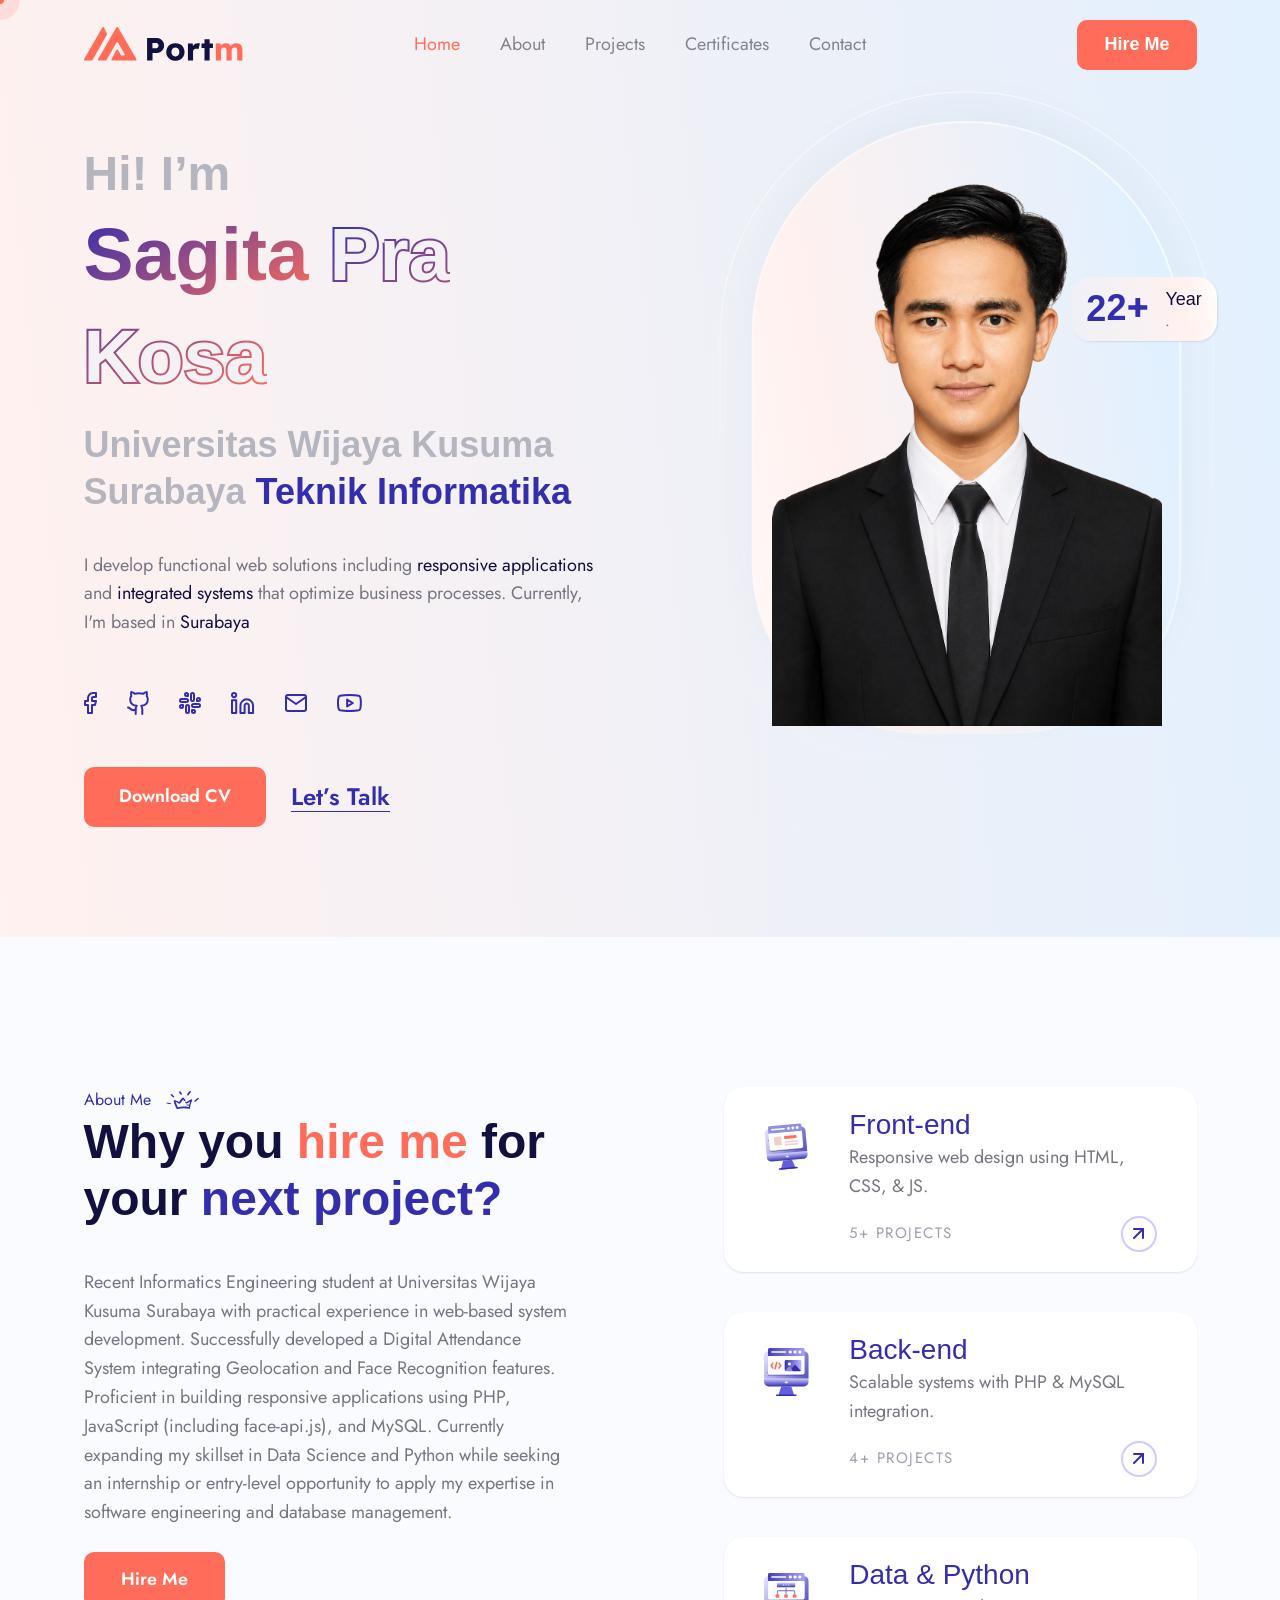
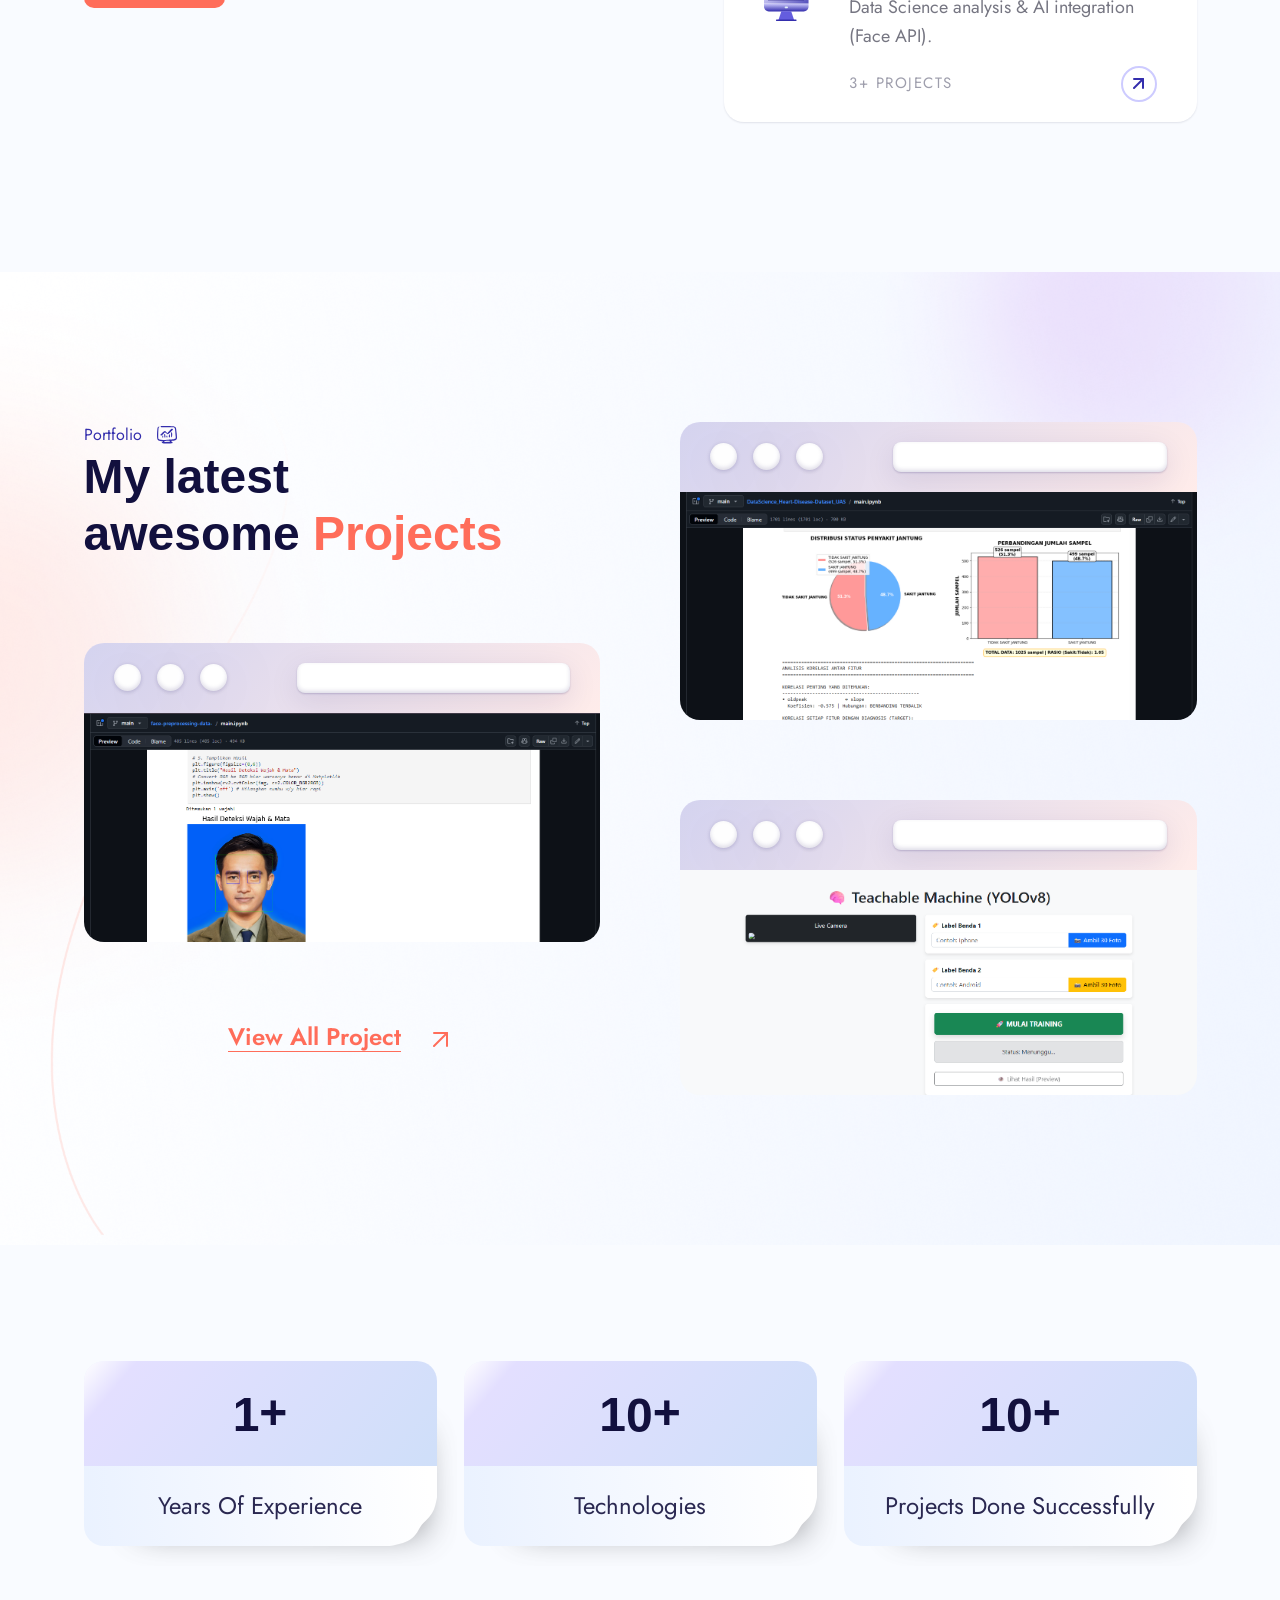
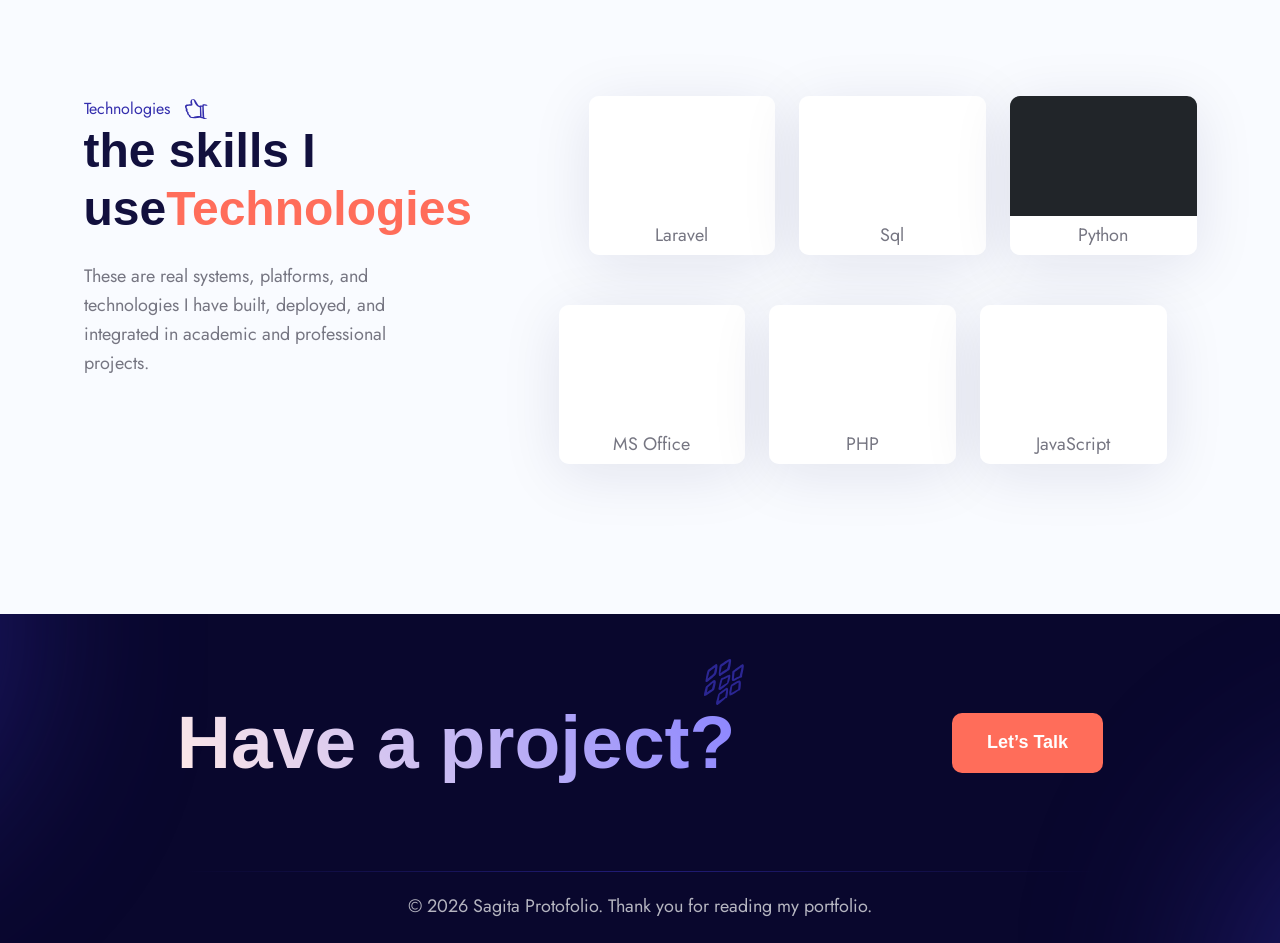
==== commit aec51f9a: "new porto" ====
--- a/index.html
+++ b/index.html
@@ -12,7 +12,7 @@
     <!-- Favicon Icon -->
     <link rel="icon" href="assets/img/favicon.png" />
     <!-- Site Title -->
-    <title>Portm - Personal Portfolio</title>
+    <title>Portfolio</title>
     <link rel="stylesheet" href="assets/css/plugins/bootstrap.min.css" />
     <link rel="stylesheet" href="assets/css/plugins/fontawesome.min.css" />
     <link
@@ -298,7 +298,7 @@
                 </div>
                 <div class="cs_btns">
                   <a
-                    href="assets/Sagita Pra Kosa_Curriculum Vitae.pdf"
+                    href="assets/CV/SagitaPK_Curriculum_Vitae.pdf"
                     class="cs_btn cs_style_1"
                     download
                     ><span>Download CV</span></a
@@ -318,7 +318,7 @@
               >
                 <div class="cs_imagebox_img w-100">
                   <img
-                    src="assets/img/hero/sagita.png"
+                    src="assets/pas-foto/gita-non-bg-HD.png"
                     alt="heroImg"
                     width="390"
                     height="550"
@@ -445,7 +445,7 @@
                 </div>
                 <div class="cs_height_40 cs_height_lg_30"></div>
                 <p class="m-0">
-                  Final-year Informatics Engineering student at Universitas
+                  Recent Informatics Engineering student at Universitas
                   Wijaya Kusuma Surabaya with practical experience in web-based
                   system development. Successfully developed a Digital
                   Attendance System integrating Geolocation and Face Recognition
@@ -1506,11 +1506,11 @@
                   <div class="cs_brand_logo_wrap cs_center bg-white">
                     <img
                       class="cs_brand_logo"
-                      src="https://upload.wikimedia.org/wikipedia/id/thumb/a/a9/MySQL.png/250px-MySQL.png"
+                      src="https://encrypted-tbn0.gstatic.com/images?q=tbn:ANd9GcSMLGpXTKvHcejhKhbM1bdi2Hvyv-kBQV02UoOqWGJJcA&s=10"
                       alt=""
                     />
                   </div>
-                  <p class="m-0 cs_white_bg">MySql</p>
+                  <p class="m-0 cs_white_bg">Sql</p>
                 </div>
                 <div class="cs_brand overflow-hidden cs_radius_10 text-center">
                   <div class="cs_brand_logo_wrap cs_center text-bg-dark">
@@ -1530,7 +1530,7 @@
                   <div class="cs_brand_logo_wrap cs_center bg-white">
                     <img
                       class="cs_brand_logo"
-                      src="https://eduidea.id/wp-content/uploads/2021/03/Repair-ms-office.png"
+                      src="https://encrypted-tbn0.gstatic.com/images?q=tbn:ANd9GcS59vQ78WcwkYYdsYY_I4l7TDG4DuvYrjNGhLFmXnZTVQ&s=10"
                       alt=""
                     />
                   </div>
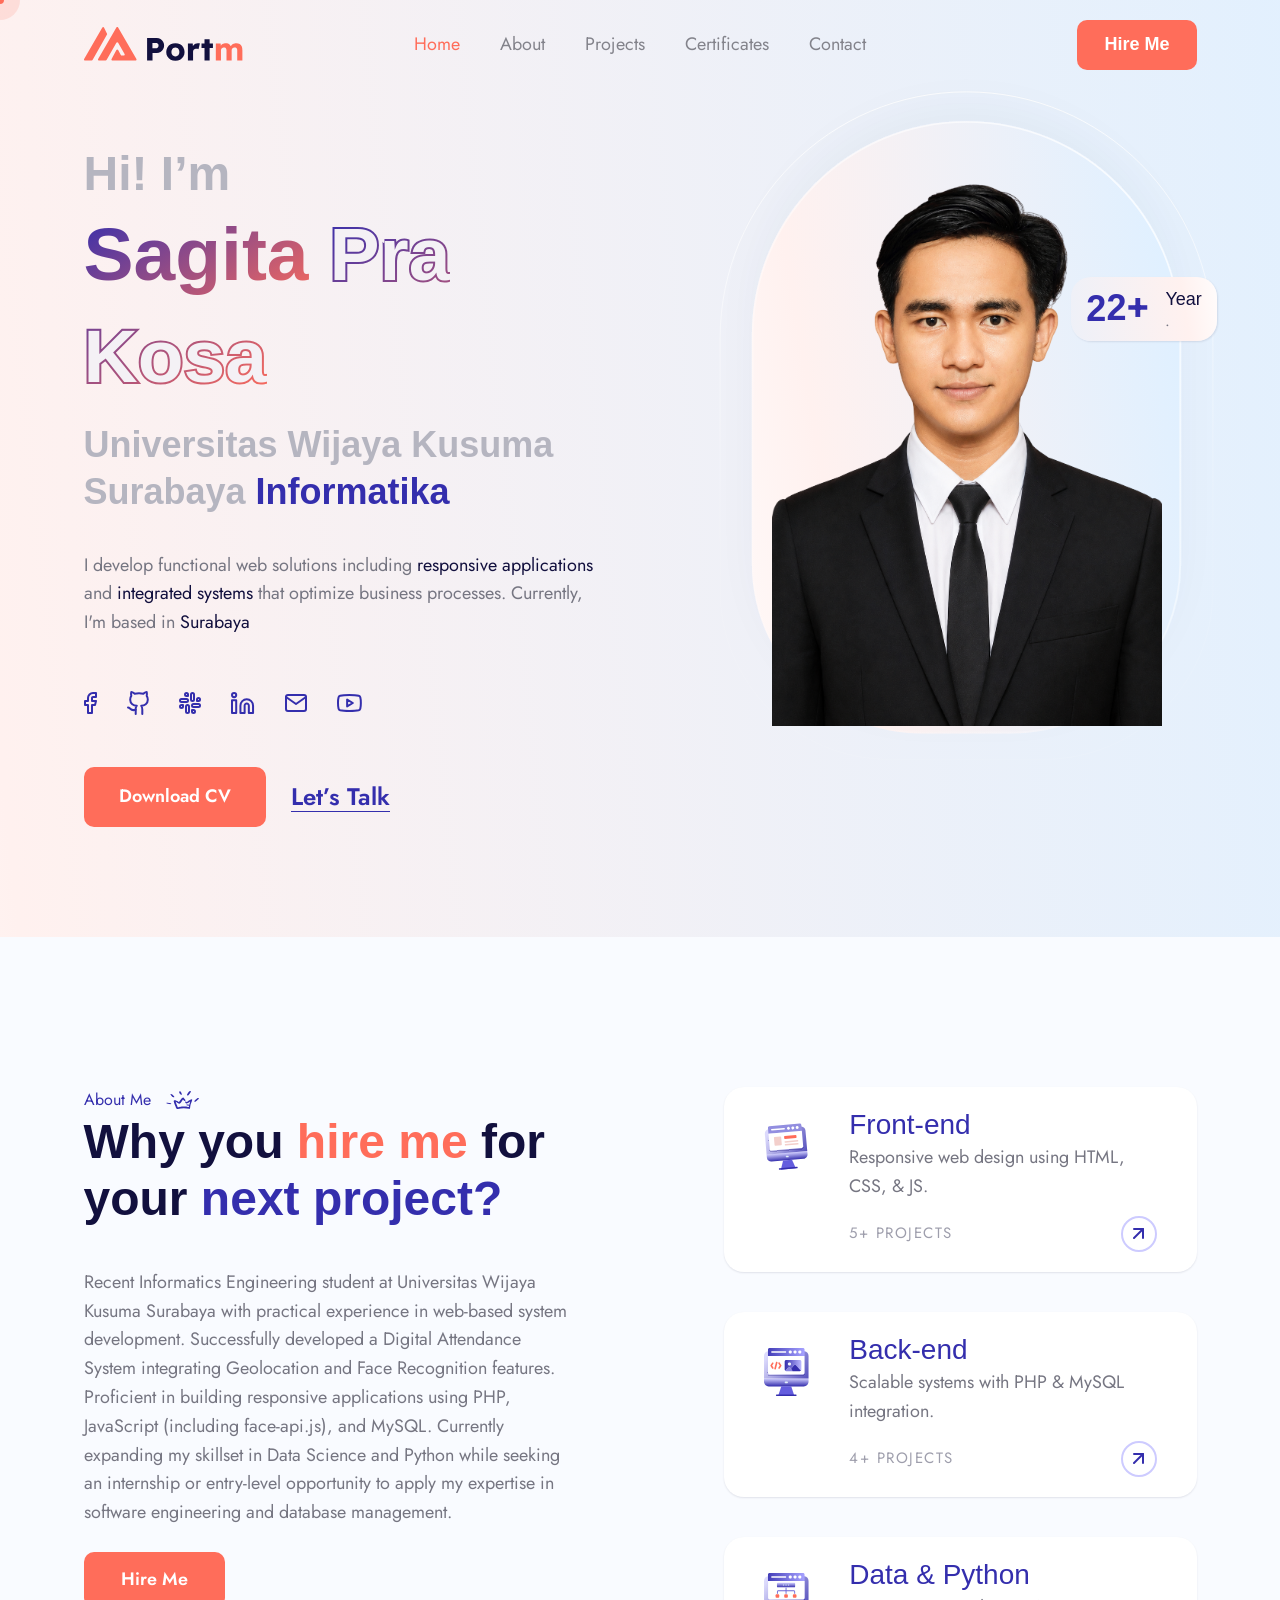
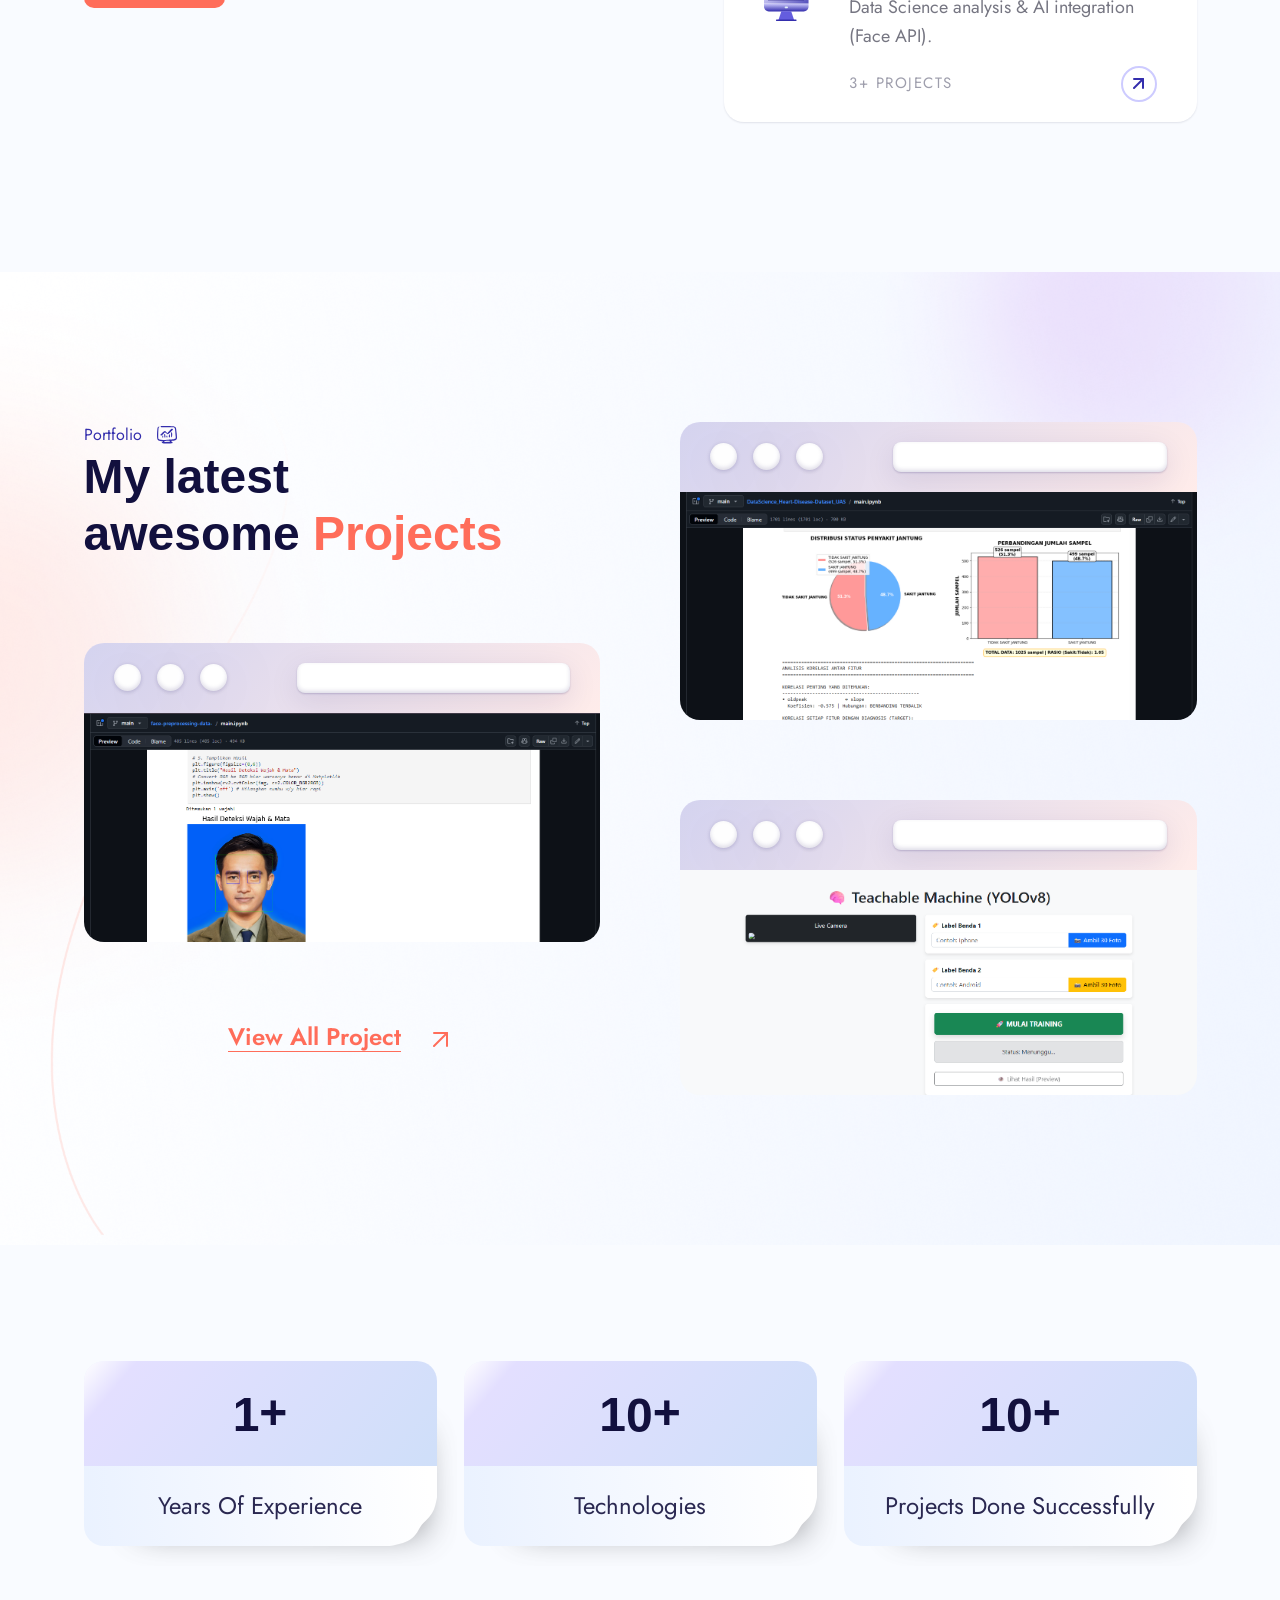
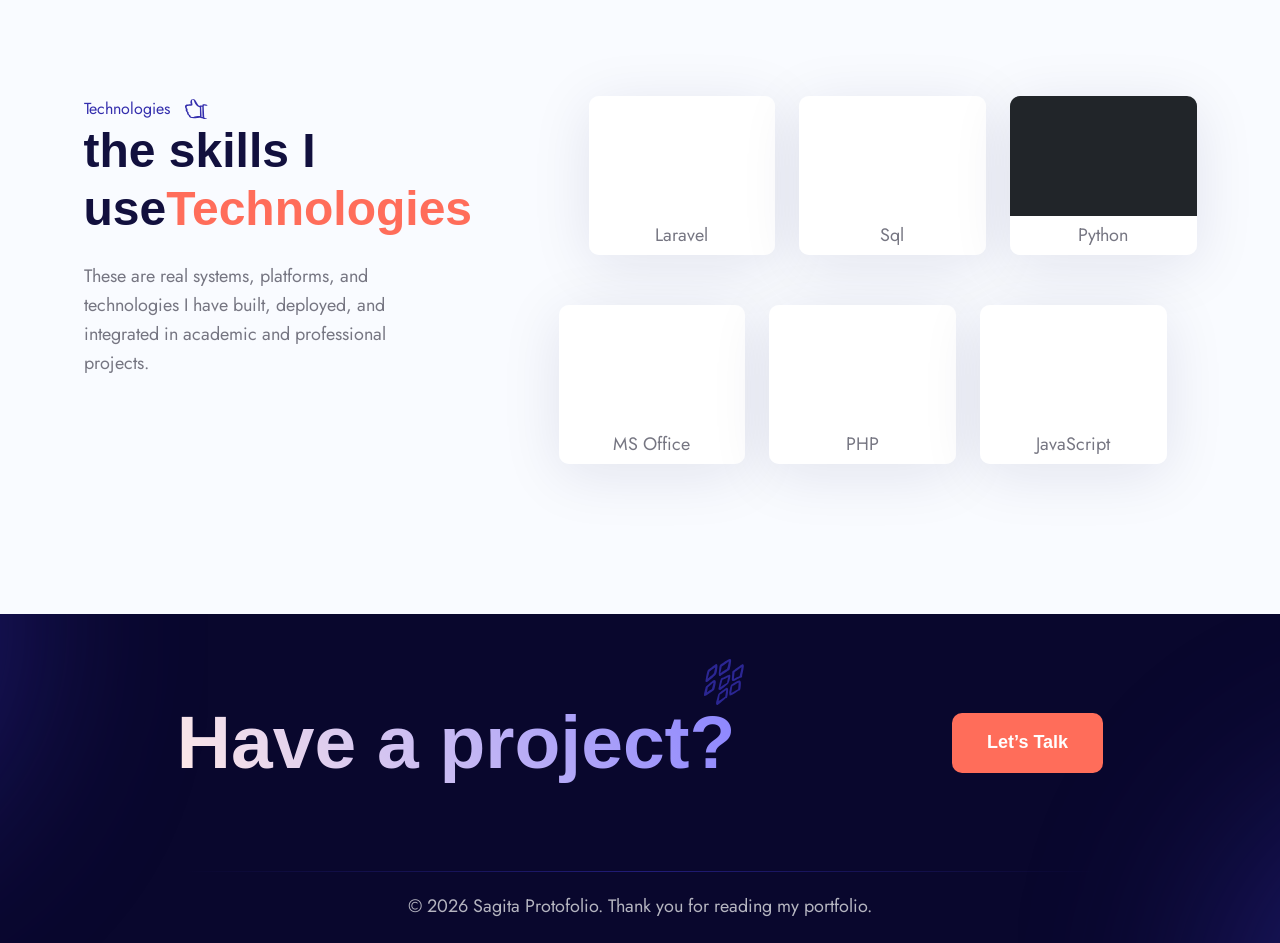
==== commit b99529fd: "new prodi" ====
--- a/index.html
+++ b/index.html
@@ -89,7 +89,7 @@
                   class="cs_hero_subtitle cs_font_36 cs_semi_bold cs_primary_font cs_white_blue_text_2"
                 >
                   Universitas Wijaya Kusuma Surabaya
-                  <span class="cs_accent_color_2">Teknik Informatika</span>
+                  <span class="cs_accent_color_2">Informatika</span>
                 </h4>
                 <p class="cs_hero_text">
                   I develop functional web solutions including
@@ -298,7 +298,7 @@
                 </div>
                 <div class="cs_btns">
                   <a
-                    href="assets/CV/SagitaPK_Curriculum_Vitae.pdf"
+                    href="assets/CV/Sagita-Pra-Kosa_Curriculum-Vitae.pdf"
                     class="cs_btn cs_style_1"
                     download
                     ><span>Download CV</span></a
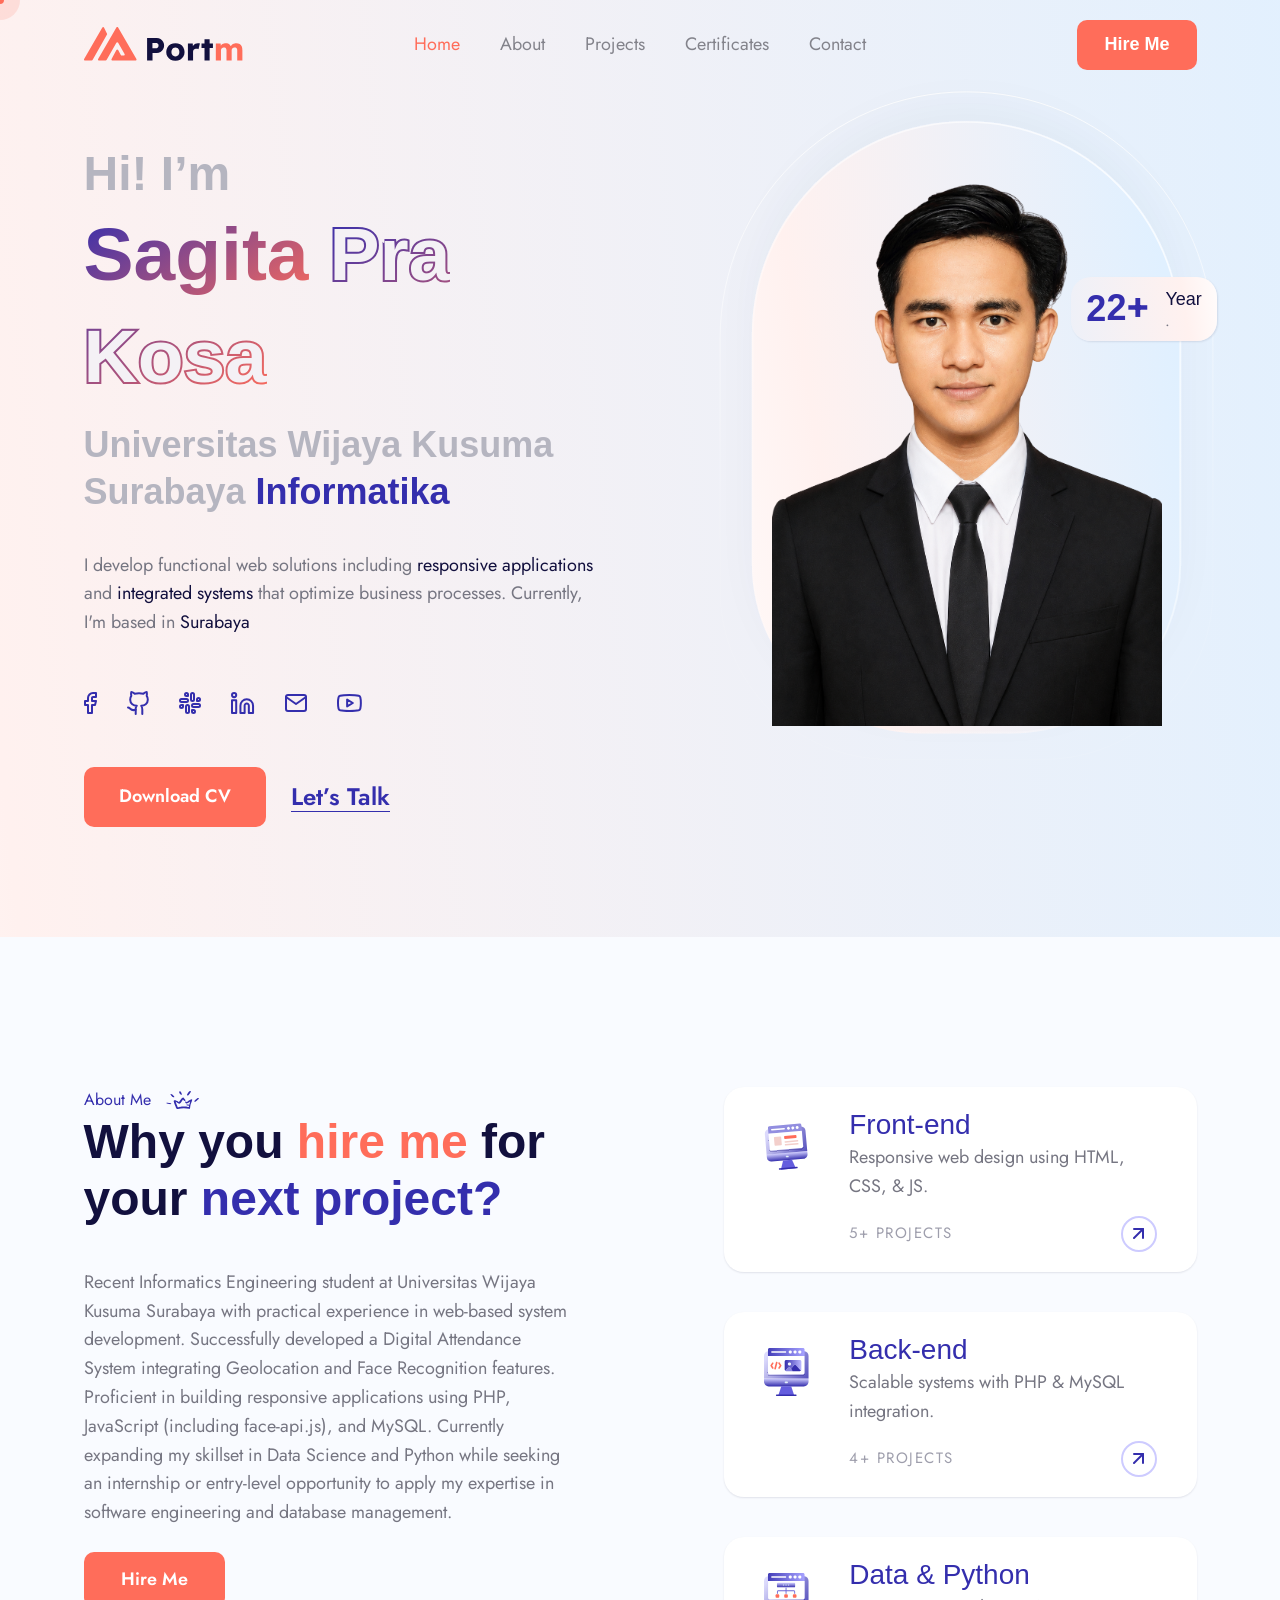
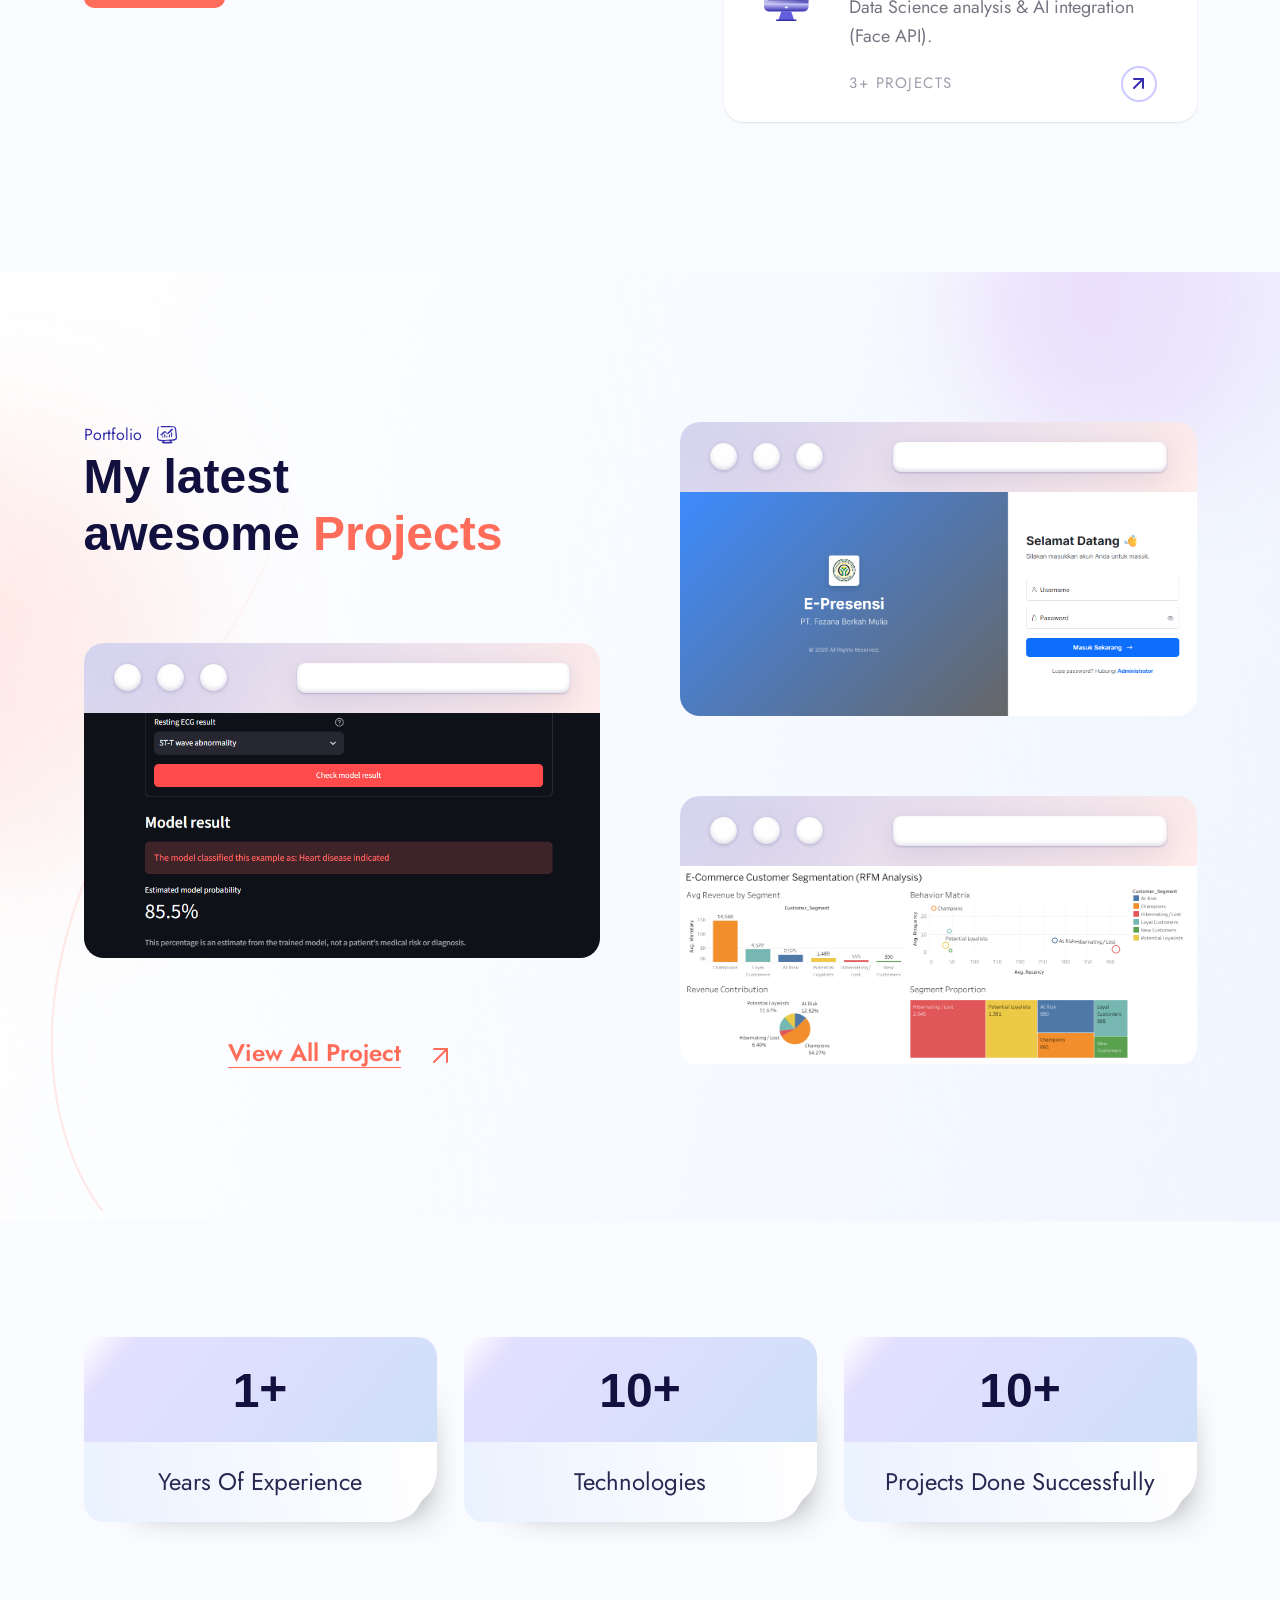
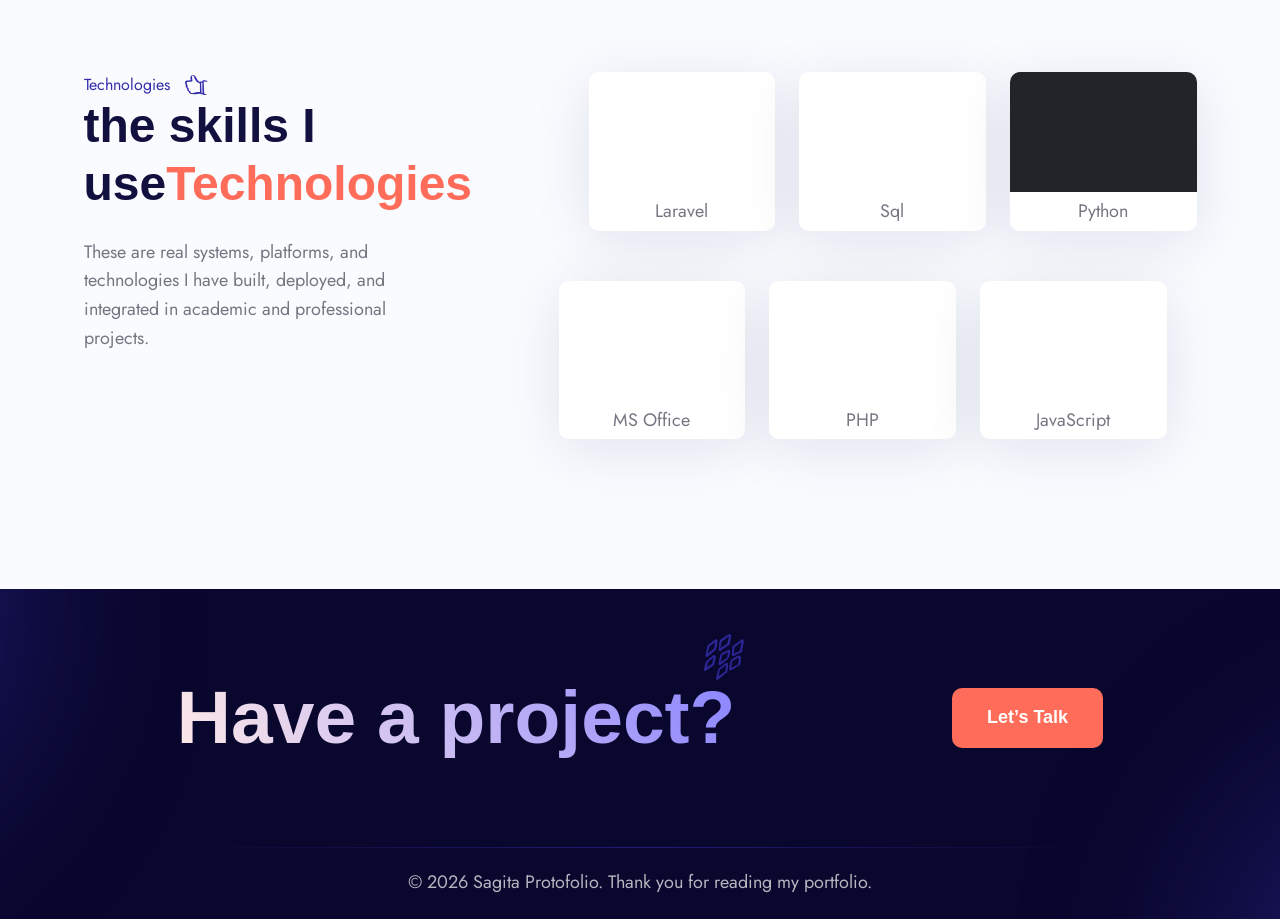
==== commit 4a30d14c: "Update portfolio: tambah project baru dan perbaiki struktur gambar" ====
--- a/index.html
+++ b/index.html
@@ -43,9 +43,9 @@
               <div class="cs_nav">
                 <ul class="cs_nav_list">
                   <li class="active"><a href="index.html">Home</a></li>
-                  <li><a href="about-v2.html">About</a></li>
-                  <li><a href="portfolio.html">Projects</a></li>
-                  <li><a href="blog.html">Certificates</a></li>
+                  <li><a href="about.html">About</a></li>
+                  <li><a href="projects.html">Projects</a></li>
+                  <li><a href="certificate.html">Certificates</a></li>
                   <li><a href="contact.html">Contact</a></li>
                 </ul>
               </div>
@@ -298,7 +298,7 @@
                 </div>
                 <div class="cs_btns">
                   <a
-                    href="assets/CV/Sagita-Pra-Kosa_Curriculum-Vitae.pdf"
+                    href="assets/CV/CV.pdf"
                     class="cs_btn cs_style_1"
                     download
                     ><span>Download CV</span></a
@@ -485,7 +485,7 @@
                           >5+ Projects</span
                         >
                         <a
-                          href="portfolio.html"
+                          href="projects.html"
                           class="cs_circle_btn cs_style_1 cs_accent_color_2 cs_center rounded-circle"
                         >
                           <svg
@@ -557,7 +557,7 @@
                           >4+ Projects</span
                         >
                         <a
-                          href="portfolio.html"
+                          href="projects.html"
                           class="cs_circle_btn cs_style_1 cs_accent_color_2 cs_center rounded-circle"
                         >
                           <svg
@@ -629,7 +629,7 @@
                           >3+ Projects</span
                         >
                         <a
-                          href="portfolio.html"
+                          href="projects.html"
                           class="cs_circle_btn cs_style_1 cs_accent_color_2 cs_center rounded-circle"
                         >
                           <svg
@@ -739,8 +739,8 @@
                   </div>
                   <div class="cs_input_filed w-100"></div>
                 </div>
-                <a href="portfolio.html" class="cs_portfolio_thumbnail cs_zoom">
-                  <img class="cs_zoom_in w-100" src="project/p3.png" alt="" />
+                <a href="projects.html" class="cs_portfolio_thumbnail cs_zoom">
+                  <img class="cs_zoom_in w-100" src="project/Website/PT.FBM.png" alt="" />
                 </a>
                 <div
                   class="cs_portfolio_info w-100 cs_white_color cs_medium position-absolute"
@@ -749,7 +749,7 @@
                     Second Project
                   </h2>
                   <a
-                    href="portfolio.html"
+                    href="projects.html"
                     class="cs_font_16 cs_white_color_hover d-inline-flex align-items-center cs_gap_15 cs_medium"
                   >
                     <span
@@ -779,8 +779,8 @@
                   </div>
                   <div class="cs_input_filed w-100"></div>
                 </div>
-                <a href="portfolio.html" class="cs_portfolio_thumbnail cs_zoom">
-                  <img class="cs_zoom_in w-100" src="project/p6.png" alt="" />
+                <a href="projects.html" class="cs_portfolio_thumbnail cs_zoom">
+                  <img class="cs_zoom_in w-100" src="project/data-science/Heart-Disease.png" alt="" />
                 </a>
                 <div
                   class="cs_portfolio_info w-100 cs_white_color cs_medium position-absolute"
@@ -789,7 +789,7 @@
                     First Project
                   </h2>
                   <a
-                    href="portfolio.html"
+                    href="projects.html"
                     class="cs_font_16 cs_white_color_hover d-inline-flex align-items-center cs_gap_15 cs_medium"
                   >
                     <span
@@ -819,10 +819,10 @@
                   </div>
                   <div class="cs_input_filed w-100"></div>
                 </div>
-                <a href="portfolio.html" class="cs_portfolio_thumbnail cs_zoom">
+                <a href="projects.html" class="cs_portfolio_thumbnail cs_zoom">
                   <img
                     class="cs_zoom_in w-100"
-                    src="project/yolov8.png"
+                    src="project/BI/BI-2.png"
                     alt=""
                   />
                 </a>
@@ -833,7 +833,7 @@
                     Three Project
                   </h2>
                   <a
-                    href="portfolio.html"
+                    href="projects.html"
                     class="cs_font_16 cs_white_color_hover d-inline-flex align-items-center cs_gap_15 cs_medium"
                   >
                     <span
@@ -861,7 +861,7 @@
               >
                 <a
                   class="cs_portfolio_text_btn d-inline-flex cs_gap_25 align-items-center cs_font_24 cs_accent_color cs_semi_bold"
-                  href="portfolio.html"
+                  href="projects.html"
                 >
                   <span class="cs_text_btn">View All Project</span>
                   <span
@@ -1200,253 +1200,6 @@
         </div>
       </section>
       <!-- Start Funfact Section -->
-
-      <!-- Start Testimonial Section -->
-      <!-- <section class="position-relative">
-      <div class="cs_height_145 cs_height_lg_80"></div>
-      <div class="container">
-        <div class="d-lg-flex justify-content-between">
-          <div class="cs_section_heading cs_style_1">
-            <p class="cs_section_subtitle cs_accent_color_2 cs_font_16 wow fadeInLeft" data-wow-duration="0.8s" data-wow-delay="0.2s">
-              <span>Testmonials</span>
-              <svg width="21" height="20" viewBox="0 0 21 20" fill="none" xmlns="http://www.w3.org/2000/svg">
-                <path fill-rule="evenodd" clip-rule="evenodd"
-                  d="M6.32185 0.162195C5.92711 0.458249 6.20673 1.29707 6.83174 1.70825C7.35805 2.05365 9.61133 2.16878 11.2561 1.95496C15.7627 1.34641 18.2298 2.57997 17.9831 5.2938C17.6377 9.27408 17.5719 12.0866 17.8186 13.4353C18.0982 14.9978 18.0653 14.8826 17.539 14.4879C17.0292 14.1096 15.8614 13.3366 15.2035 12.9254C14.6607 12.5965 13.7232 12.1195 13.5423 12.728C13.2462 13.7313 12.358 15.2774 11.5686 16.33C9.77579 18.7149 6.32185 19.2577 3.36131 18.7478C2.11131 18.534 2.07841 18.1063 2.12775 17.1688C2.29223 13.8136 2.52246 4.86616 2.9172 2.97471C3.11457 2.02076 3.34485 1.85628 4.08498 1.64246C5.38433 1.28062 4.4962 0.655619 2.96659 0.836541C1.89751 0.968121 1.28895 1.36286 0.910659 2.76089C0.334999 4.9484 0.400789 8.92867 0.0060502 17.0702C-0.0926344 18.9781 1.02579 19.636 2.63764 19.8004C3.59159 19.8991 5.03895 19.932 7.47317 19.9649C10.4995 19.9978 12.0126 20.0471 13.0324 19.8991C14.1837 19.7346 14.6936 19.3235 16.0588 18.4188C20.368 15.5241 20.2035 15.7873 20.2199 11.9714C20.2528 3.22142 19.0357 0.984568 14.0686 0.754304C12.6212 0.688514 11.2232 0.524037 10.6969 0.37601C9.3153 -0.00228091 6.71659 -0.133858 6.32185 0.162195ZM9.24946 4.83327C8.0488 4.93195 7.63768 5.82011 8.65742 6.09972C9.49624 6.32998 13.7067 6.37932 15.1048 6.2313C15.96 6.13261 15.6146 5.52406 14.9238 5.228C13.9041 4.78392 11.8153 4.61945 9.24946 4.83327ZM7.17715 8.18854C4.34819 8.32012 5.08831 9.09315 6.33831 9.33986C8.87122 9.83328 15.5982 9.89908 15.5982 9.24118C15.5982 8.33657 12.3745 7.94183 7.17715 8.18854ZM7.19353 13.6984C8.3613 13.6655 10.6969 13.4682 11.1245 13.3366C11.8647 13.1063 10.8449 12.3168 9.56203 12.1359C7.83504 11.8892 7.11129 11.8234 6.70011 11.8563C4.52905 11.9714 5.483 13.7478 7.19353 13.6984ZM17.8021 15.5405C17.6048 15.6886 15.7133 17.5965 13.4436 18.5504C12.5883 18.9123 12.1442 18.8629 12.7034 18.1392C13.1475 17.3333 14.6772 13.9287 15.0555 13.9287C15.2693 13.9451 17.8021 15.5405 17.8021 15.5405Z"
-                  fill="currentColor" />
-              </svg>
-
-            </p>
-            <h2 class="cs_section_title cs_font_48 cs_semi_bold">What <span class="cs_accent_color">my client</span>
-              have<br>to say <span class="cs_accent_color_2">about me</span>
-            </h2>
-          </div>
-          <div class="align-self-end">
-            <div class="cs_height_25 cs_height_lg_25"></div>
-            <a class="cs_portfolio_text_btn d-inline-flex cs_gap_25 align-items-center cs_font_24 cs_accent_color cs_semi_bold"
-              href="testimonial.html">
-              <span class="cs_text_btn">View All Testmonial</span>
-              <span class="cs_circle_btn cs_style_1 cs_accent_color cs_center rounded-circle">
-                <svg width="15" height="15" viewBox="0 0 15 15" fill="none" xmlns="http://www.w3.org/2000/svg">
-                  <path d="M1 14L14 1" stroke="currentColor" stroke-width="2" stroke-linecap="round"
-                    stroke-linejoin="round" />
-                  <path d="M1 1H14V14" stroke="currentColor" stroke-width="2" stroke-linecap="round"
-                    stroke-linejoin="round" />
-                </svg>
-                <svg width="15" height="15" viewBox="0 0 15 15" fill="none" xmlns="http://www.w3.org/2000/svg">
-                  <path d="M1 14L14 1" stroke="currentColor" stroke-width="2" stroke-linecap="round"
-                    stroke-linejoin="round" />
-                  <path d="M1 1H14V14" stroke="currentColor" stroke-width="2" stroke-linecap="round"
-                    stroke-linejoin="round" />
-                </svg>
-              </span>
-            </a>
-          </div>
-        </div>
-        <div class="cs_height_70 cs_height_lg_30"></div>
-        <div class="row cs_gap_70">
-          <div class="col-lg-6">
-            <div class="cs_testimonial cs_style_2 cs_radius_20 cs_white_bg cs_transition_3 cs_transform_up_hover_3">
-              <div class="cs_testimonial_in">
-                <div class="cs_testimonial_img overflow-hidden">
-                  <img class="h-100 w-100" src="assets/img/testmonial/a4.jpg" alt="avaterImg">
-                </div>
-                <div class="cs_testimonial_info">
-                  <img class="cs_testimonial_quote" src="assets/img/icon/Quote.svg" alt="Testmonial Quote">
-                  <p class="cs_testimonial_text">Lorem ipsum dolor sit amet, consectetuer adipiscing elit. Aenean
-                    commodo ligula eget dolor. Aenean massa. Cum sociis natoque </p>
-                  <div class="cs_testimonial_author">
-                    <div class="cs_author_name cs_font_20 cs_semi_bold">Jonathon Doe</div>
-                    <div class="cs_author_designation cs_font_16">Business Owner</div>
-                  </div>
-                </div>
-              </div>
-            </div>
-          </div>
-          <div class="col-lg-6">
-            <div class="cs_testimonial cs_style_2 cs_radius_20 cs_white_bg cs_transition_3 cs_transform_up_hover_3">
-              <div class="cs_testimonial_in">
-                <div class="cs_testimonial_img overflow-hidden">
-                  <img class="h-100 w-100" src="assets/img/testmonial/a5.jpg" alt="avaterImg">
-                </div>
-                <div class="cs_testimonial_info">
-                  <img class="cs_testimonial_quote" src="assets/img/icon/Quote.svg" alt="Testmonial Quote">
-                  <p class="cs_testimonial_text">Lorem ipsum dolor sit amet, consectetuer adipiscing elit. Aenean
-                    commodo ligula eget dolor. Aenean massa. Cum sociis natoque </p>
-                  <div class="cs_testimonial_author">
-                    <div class="cs_author_name cs_font_20 cs_semi_bold">Ruki-Yead</div>
-                    <div class="cs_author_designation cs_font_16">WordPress Developer</div>
-                  </div>
-                </div>
-              </div>
-            </div>
-          </div>
-        </div>
-      </div>
-      <div class="cs_height_125 cs_height_lg_55"></div>
-    </section> -->
-      <!-- End Testimonial Section -->
-
-      <!-- Start Blog Section -->
-      <!-- <section class="cs_filled_bg" data-src="assets/img/bg/blog_bg_2.png">
-      <div class="cs_height_145 cs_height_lg_75"></div>
-      <div class="container">
-        <div class="d-md-flex justify-content-between">
-          <div class="cs_section_heading cs_style_1">
-            <p class="cs_section_subtitle cs_accent_color_2 cs_font_16 wow fadeInLeft" data-wow-duration="0.8s" data-wow-delay="0.2s">
-              <span>Blog Posts</span>
-              <svg width="17" height="21" viewBox="0 0 17 21" fill="none" xmlns="http://www.w3.org/2000/svg">
-                <path fill-rule="evenodd" clip-rule="evenodd"
-                  d="M11.1794 0.136775C10.2881 0.345851 9.66098 0.907053 8.49451 2.56862C8.16439 3.04177 7.83427 3.42691 7.75723 3.42691C7.52618 3.42691 6.88797 3.82302 6.63489 4.37322C6.50283 4.65937 6.24975 5.03346 6.07372 5.22054C5.45753 6.02382 6.2938 6.05681 4.88531 7.87246C2.75059 10.6454 1.89221 12.0209 1.81517 12.7691C1.72715 13.6935 0.186681 18.6012 0.494775 19.4485C0.703801 20.0427 1.40809 20.1637 2.43144 19.8556C4.26904 19.3054 7.55926 16.8846 8.1865 16.3454C8.98977 15.6521 11.2455 11.6688 11.5206 11.6578C11.8287 11.6467 12.4669 11.3386 12.577 11.2286C13.0832 10.7224 14.5247 8.2906 14.6567 7.66336C14.7117 7.39931 14.6346 7.15721 14.6346 6.84911C14.6346 6.66203 14.9098 6.23292 15.449 5.56163C16.5273 4.23018 16.5383 4.19719 15.9001 2.87671C14.7557 0.576917 13.2152 -0.325383 11.1794 0.136775ZM12.621 0.686965C13.5673 0.918049 14.4697 1.71033 15.0088 2.7557C15.526 3.77906 15.4269 4.03213 13.7434 6.08989C13.6994 6.13385 13.5673 5.84779 13.3693 5.55066C12.6099 4.38427 11.3555 3.53695 9.67195 3.36092C9.02277 3.29485 8.86868 3.54792 10.0021 2.00745C10.3983 1.46824 10.6293 1.17113 10.8053 0.984064C11.1025 0.686965 11.7407 0.477898 12.621 0.686965ZM10.0461 4.14217C11.5756 4.63735 12.1148 4.95641 13.0061 6.61798C13.5783 7.68538 13.5233 7.56437 12.8741 8.34562C12.6209 8.65371 12.599 8.65371 12.5219 8.45566C12.2579 7.71838 12.0378 7.32227 11.4106 6.71705C10.2551 5.72669 9.93608 5.99082 10.8714 7.06919C11.9387 8.31262 12.1588 9.02788 11.7517 9.95216C11.5096 10.4914 11.3335 10.6784 11.2785 10.4473C10.5853 7.88344 9.05577 6.79409 7.33918 6.64C6.62392 6.57401 6.52485 6.40895 6.92104 5.9688C7.16307 5.70467 7.51521 5.82576 8.3735 5.9358C8.75864 5.99082 8.78067 5.46265 8.35148 5.35261C7.79031 5.20949 7.60322 5.02249 8.03233 4.36225C8.42852 3.77906 8.80269 3.73501 10.0461 4.14217ZM9.01172 4.67034C8.80269 4.80241 8.74759 5.07751 9.46284 5.33058C10.1451 5.57269 10.4973 5.39657 10.4973 5.08848C10.4973 4.96747 10.4092 4.78038 10.1121 4.71439C9.716 4.61532 9.13281 4.5933 9.01172 4.67034ZM7.93334 7.32227C8.05435 7.39931 8.06541 7.41028 7.65824 8.0155C6.65692 9.50104 6.24975 10.0732 5.95263 10.4143C5.78757 10.6014 5.41348 11.1626 5.11636 11.6578C4.159 13.2864 3.32281 13.8036 2.95962 12.9892C2.82763 12.7032 2.86055 12.373 3.02561 12.1199C3.49876 11.3937 6.06275 7.35526 6.68991 7.1902C7.20711 7.04717 7.74626 7.20126 7.93334 7.32227ZM9.22082 7.97145C10.0351 8.81877 10.1451 9.358 9.50689 10.1392C8.31848 11.6028 6.44781 14.1226 5.69955 14.6618C5.1934 15.025 4.9513 13.9685 5.09442 13.3084C5.28142 12.417 6.02967 11.2176 7.68027 9.04991C8.62658 7.78445 8.79164 7.53138 9.22082 7.97145ZM10.3542 10.6894C10.3872 10.9315 10.5193 11.2616 10.2551 11.6248C10.0681 11.8888 9.46284 12.8902 8.97872 13.6934C8.14245 15.1019 7.04206 16.0373 6.95404 15.7952C6.844 15.4981 7.47116 14.0896 8.05435 13.2864C9.51786 11.3167 10.2111 9.72112 10.3542 10.6894ZM4.23604 14.2106C4.26904 15.08 4.78624 15.4541 5.64453 15.223C6.19473 15.08 6.19473 15.0689 5.97465 15.5861C5.87567 15.8172 5.82065 16.1473 5.84259 16.3234C5.89761 16.6756 5.7766 16.7195 4.92936 17.2588C4.80827 17.3357 4.65418 17.3027 4.57722 17.1817C4.13706 16.5104 3.52078 16.1693 2.82755 16.0593C2.13432 15.9492 2.17837 16.0703 2.38739 14.9699L2.5635 14.0346C2.70654 14.0346 3.23471 14.1556 3.72989 13.9355C3.939 13.8475 4.15908 13.7595 4.15908 13.7595C4.15908 13.7595 4.23604 13.9685 4.23604 14.2106Z"
-                  fill="currentColor" />
-              </svg>
-            </p>
-            <h2 class="cs_section_title cs_font_48 cs_semi_bold">My latest <span class="cs_accent_color">articles</span>
-            </h2>
-          </div>
-          <div class="align-self-end">
-            <div class="cs_height_25 cs_height_lg_25"></div>
-            <a class="d-inline-flex cs_gap_15 align-items-center text-uppercase cs_letter_spacing_15 cs_font_16 cs_accent_color"
-              href="blog.html">
-              <span class="cs_text_btn">View All Project</span>
-              <svg width="5" height="9" viewBox="0 0 5 9" fill="none" xmlns="http://www.w3.org/2000/svg">
-                <path d="M0 0L5 4.5L0 9L0 0Z" fill="currentColor" />
-              </svg>
-            </a>
-          </div>
-        </div>
-        <div class="cs_height_70 cs_height_lg_30"></div>
-        <div class="cs_blog_group_1">
-          <div class="cs_blog cs_style_3 cs_transition_3 cs_white_bg cs_radius_20 cs_transform_up_hover_3">
-            <div class="cs_blog_in">
-              <div class="cs_blog_thumbnail cs_zoom">
-                <a href="blog-details.html">
-                  <img class="cs_zoom_in w-100" src="assets/img/blog/blog_4.jpg" alt="blog_img">
-                </a>
-              </div>
-              <div class="cs_blog_info">
-                <h3 class="cs_blog_title cs_font_28"><a class="cs_accent_color_2_hover" href="blog-details.html">The Easiest Way to
-                    Become a Developer</a></h3>
-                <div class="d-flex justify-content-between align-items-center">
-                  <div class="cs_blog_avater d-flex align-items-center">
-                    <img src="assets/img/blog/a3.png" alt="avatar_img">
-                    <div class="cs_ml_20">
-                      <h2 class="cs_blog_name cs_font_20 cs_semi_bold mb-0">Jone Lee</h2>
-                      <p class="cs_blog_designation cs_font_16 cs_normal mb-0">24 Jan 2023</p>
-                    </div>
-                  </div>
-                  <a href="blog-details.html" class="cs_circle_btn cs_style_1 cs_type_1 cs_accent_color_2 cs_center rounded-circle">
-                    <svg width="11" height="11" viewBox="0 0 11 11" fill="none" xmlns="http://www.w3.org/2000/svg">
-                      <path d="M1 10L10 1" stroke="currentColor" stroke-width="2" stroke-linecap="round"
-                        stroke-linejoin="round" />
-                      <path d="M1 1H10V10" stroke="currentColor" stroke-width="2" stroke-linecap="round"
-                        stroke-linejoin="round" />
-                    </svg>
-                    <svg width="11" height="11" viewBox="0 0 11 11" fill="none" xmlns="http://www.w3.org/2000/svg">
-                      <path d="M1 10L10 1" stroke="currentColor" stroke-width="2" stroke-linecap="round"
-                        stroke-linejoin="round" />
-                      <path d="M1 1H10V10" stroke="currentColor" stroke-width="2" stroke-linecap="round"
-                        stroke-linejoin="round" />
-                    </svg>
-                  </a>
-                </div>
-              </div>
-            </div>
-          </div>
-          <div class="cs_blog cs_style_2 cs_transition_4">
-            <a href="blog-details.html" class="cs_blog_thumbnail cs_zoom">
-              <img class="cs_zoom_in w-100 h-100" src="assets/img/blog/blog_2.jpg" alt="">
-            </a>
-            <div class="cs_blog_info">
-              <h2 class="cs_blog_title cs_font_20 cs_semi_bold"><a class="cs_accent_color_2_hover" href="blog-details.html">How to
-                  design a user-centric mobile application?</a></h2>
-              <div class="cs_blog_avater d-flex align-items-center">
-                <img src="assets/img/blog/a3.png" alt="avatar_img">
-                <div class="cs_ml_20">
-                  <h2 class="cs_blog_name cs_font_20 cs_semi_bold mb-0">Jone Lee</h2>
-                  <p class="cs_blog_designation cs_font_16 cs_normal mb-0">24 Jan 2023</p>
-                </div>
-              </div>
-              <a href="blog-details.html" class="cs_circle_btn cs_style_1 cs_type_1 cs_accent_color_2 cs_center rounded-circle">
-                <svg width="11" height="11" viewBox="0 0 11 11" fill="none" xmlns="http://www.w3.org/2000/svg">
-                  <path d="M1 10L10 1" stroke="currentColor" stroke-width="2" stroke-linecap="round"
-                    stroke-linejoin="round" />
-                  <path d="M1 1H10V10" stroke="currentColor" stroke-width="2" stroke-linecap="round"
-                    stroke-linejoin="round" />
-                </svg>
-                <svg width="11" height="11" viewBox="0 0 11 11" fill="none" xmlns="http://www.w3.org/2000/svg">
-                  <path d="M1 10L10 1" stroke="currentColor" stroke-width="2" stroke-linecap="round"
-                    stroke-linejoin="round" />
-                  <path d="M1 1H10V10" stroke="currentColor" stroke-width="2" stroke-linecap="round"
-                    stroke-linejoin="round" />
-                </svg>
-              </a>
-            </div>
-          </div>
-          <div class="cs_blog cs_style_2 cs_transition_4">
-            <a href="blog-details.html" class="cs_blog_thumbnail cs_zoom">
-              <img class="cs_zoom_in w-100 h-100" src="assets/img/blog/blog_3.jpg" alt="">
-            </a>
-            <div class="cs_blog_info">
-              <h2 class="cs_blog_title cs_font_20 cs_semi_bold"><a class="cs_accent_color_2_hover" href="blog-details.html">The
-                  Easiest Way to Become a Developer</a></h2>
-              <div class="cs_blog_avater d-flex align-items-center">
-                <img src="assets/img/blog/a2.png" alt="avatar_img">
-                <div class="cs_ml_20">
-                  <h2 class="cs_blog_name cs_font_20 cs_semi_bold mb-0">Jone Lee</h2>
-                  <p class="cs_blog_designation cs_font_16 cs_normal mb-0">24 Jan 2023</p>
-                </div>
-              </div>
-              <a href="blog-details.html" class="cs_circle_btn cs_style_1 cs_type_1 cs_accent_color_2 cs_center rounded-circle">
-                <svg width="11" height="11" viewBox="0 0 11 11" fill="none" xmlns="http://www.w3.org/2000/svg">
-                  <path d="M1 10L10 1" stroke="currentColor" stroke-width="2" stroke-linecap="round"
-                    stroke-linejoin="round" />
-                  <path d="M1 1H10V10" stroke="currentColor" stroke-width="2" stroke-linecap="round"
-                    stroke-linejoin="round" />
-                </svg>
-                <svg width="11" height="11" viewBox="0 0 11 11" fill="none" xmlns="http://www.w3.org/2000/svg">
-                  <path d="M1 10L10 1" stroke="currentColor" stroke-width="2" stroke-linecap="round"
-                    stroke-linejoin="round" />
-                  <path d="M1 1H10V10" stroke="currentColor" stroke-width="2" stroke-linecap="round"
-                    stroke-linejoin="round" />
-                </svg>
-              </a>
-            </div>
-          </div>
-          <div class="cs_blog cs_style_2 cs_transition_4">
-            <a href="blog-details.html" class="cs_blog_thumbnail cs_zoom">
-              <img class="cs_zoom_in w-100 h-100" src="assets/img/blog/blog_1.jpg" alt="">
-            </a>
-            <div class="cs_blog_info">
-              <h2 class="cs_blog_title cs_font_20 cs_semi_bold"><a class="cs_accent_color_2_hover" href="blog-details.html">How to
-                  design a user-centric mobile application?</a></h2>
-              <div class="cs_blog_avater d-flex align-items-center">
-                <img src="assets/img/blog/a1.png" alt="avatar_img">
-                <div class="cs_ml_20">
-                  <h2 class="cs_blog_name cs_font_20 cs_semi_bold mb-0">Jone Lee</h2>
-                  <p class="cs_blog_designation cs_font_16 cs_normal mb-0">24 Jan 2023</p>
-                </div>
-              </div>
-              <a href="blog-details.html" class="cs_circle_btn cs_style_1 cs_type_1 cs_accent_color_2 cs_center rounded-circle">
-                <svg width="11" height="11" viewBox="0 0 11 11" fill="none" xmlns="http://www.w3.org/2000/svg">
-                  <path d="M1 10L10 1" stroke="currentColor" stroke-width="2" stroke-linecap="round"
-                    stroke-linejoin="round" />
-                  <path d="M1 1H10V10" stroke="currentColor" stroke-width="2" stroke-linecap="round"
-                    stroke-linejoin="round" />
-                </svg>
-                <svg width="11" height="11" viewBox="0 0 11 11" fill="none" xmlns="http://www.w3.org/2000/svg">
-                  <path d="M1 10L10 1" stroke="currentColor" stroke-width="2" stroke-linecap="round"
-                    stroke-linejoin="round" />
-                  <path d="M1 1H10V10" stroke="currentColor" stroke-width="2" stroke-linecap="round"
-                    stroke-linejoin="round" />
-                </svg>
-              </a>
-            </div>
-          </div>
-        </div>
-      </div>
-      <div class="cs_height_150 cs_height_lg_80"></div>
-    </section> -->
-      <!-- End Blog Section -->
 
       <!-- Start Tegnologi Section -->
       <section>
--- a/assets/css/style.css
+++ b/assets/css/style.css
@@ -5317,4 +5317,226 @@
   overflow: hidden;
 }
 
+/* Project gallery */
+.projects-page .projects-section > .container > .cs_height_150 {
+  height: 96px;
+}
+
+.project-toolbar {
+  display: flex;
+  align-items: flex-end;
+  justify-content: space-between;
+  gap: 32px;
+  margin-bottom: 42px;
+}
+
+.project-toolbar-copy {
+  max-width: 430px;
+}
+
+.project-eyebrow {
+  display: inline-block;
+  margin-bottom: 10px;
+  color: #6654d9;
+  font-size: 13px;
+  font-weight: 700;
+  letter-spacing: 0.12em;
+  text-transform: uppercase;
+}
+
+.project-toolbar-copy h2 {
+  margin: 0 0 10px;
+  color: #24204f;
+  font-size: 30px;
+  font-weight: 700;
+}
+
+.project-toolbar-copy p {
+  margin: 0;
+  color: #696982;
+  line-height: 1.6;
+}
+
+.projects-page .project-filters {
+  flex: 1 1 auto;
+  display: flex;
+  justify-content: flex-end;
+}
+
+.projects-page .project-filters.cs_style1 ul {
+  display: flex;
+  flex-wrap: wrap;
+  justify-content: flex-end;
+  gap: 8px;
+  border: 0;
+}
+
+.projects-page .project-filters li,
+.projects-page .project-filters li:not(:last-child) {
+  margin: 0;
+}
+
+.projects-page .project-filters.cs_style1 a {
+  padding: 9px 14px;
+  border: 1px solid rgba(48, 41, 118, 0.12);
+  border-radius: 999px;
+  background: #fff;
+  color: #5e5c78;
+  font-size: 13px;
+  font-weight: 600;
+  line-height: 1.4;
+  transition: color 0.2s ease, background 0.2s ease, border-color 0.2s ease;
+}
+
+.projects-page .project-filters.cs_style1 a::before {
+  display: none;
+}
+
+.projects-page .project-filters.cs_style1 a:hover,
+.projects-page .project-filters.cs_style1 .active a {
+  border-color: #4336a5;
+  background: #4336a5;
+  color: #fff;
+}
+
+.project-item .cs_portfolio {
+  border: 1px solid rgba(48, 41, 118, 0.08);
+  border-radius: 18px;
+  background: #fff;
+  box-shadow: 0 12px 34px rgba(37, 32, 91, 0.08);
+  transition: transform 0.25s ease, box-shadow 0.25s ease;
+}
+
+.project-item .cs_portfolio:hover {
+  transform: translateY(-5px);
+  box-shadow: 0 20px 42px rgba(37, 32, 91, 0.14);
+}
+
+.project-item .cs_browser {
+  gap: 10px;
+  padding: 13px 16px;
+  background: #f3f2fa;
+  box-shadow: none;
+}
+
+.project-item .cs_browser .cs_btns {
+  flex: 0 0 auto;
+  gap: 6px;
+}
+
+.project-item .cs_browser .cs_btns span {
+  width: 10px;
+  height: 10px;
+  background: #d3cfee;
+  box-shadow: none;
+  filter: none;
+}
+
+.project-item .cs_browser .cs_input_filed {
+  height: 10px;
+  border-radius: 999px;
+  background: #e5e3f0;
+  box-shadow: none;
+}
+
+.projects-page .project-item .cs_portfolio_thumbnail {
+  min-height: 0;
+  overflow: hidden;
+  background: #f6f5fb;
+}
+
+.projects-page .project-item .cs_portfolio_thumbnail img {
+  display: block;
+  width: 100%;
+  height: 220px;
+  object-fit: cover;
+  transition: transform 0.4s ease;
+}
+
+.project-item .cs_portfolio:hover .cs_portfolio_thumbnail img {
+  transform: scale(1.04);
+}
+
+.projects-page .project-item .cs_portfolio_info {
+  position: relative !important;
+  inset: auto;
+  padding: 22px 22px 24px;
+  background: #fff;
+  color: #24204f;
+}
+
+.project-category {
+  display: inline-flex;
+  align-items: center;
+  min-height: 26px;
+  padding: 4px 10px;
+  border-radius: 999px;
+  background: #f0effb;
+  color: #5143b0;
+  font-size: 11px;
+  font-weight: 700;
+  letter-spacing: 0.04em;
+  line-height: 1.2;
+  text-transform: uppercase;
+}
+
+.project-item .cs_portfolio_info h2 {
+  margin: 12px 0 16px;
+  color: #24204f !important;
+  font-size: 20px;
+  line-height: 1.4;
+}
+
+.project-item .cs_portfolio_info > a {
+  display: inline-flex;
+  align-items: center;
+  gap: 10px;
+  color: #5143b0;
+  font-size: 13px;
+  text-decoration: none;
+}
+
+.project-item .cs_portfolio_info > a:hover {
+  color: #302779;
+}
+
+.project-item .cs_portfolio_info > a svg {
+  width: 7px;
+  height: 10px;
+}
+
+@media (max-width: 991px) {
+  .project-toolbar {
+    display: block;
+  }
+
+  .projects-page .project-filters {
+    justify-content: flex-start;
+    margin-top: 24px;
+  }
+
+  .projects-page .project-filters.cs_style1 ul {
+    justify-content: flex-start;
+  }
+}
+
+@media (max-width: 575px) {
+  .projects-page .projects-section > .container > .cs_height_150 {
+    height: 64px;
+  }
+
+  .project-toolbar-copy h2 {
+    font-size: 25px;
+  }
+
+  .projects-page .project-filters.cs_style1 a {
+    padding: 8px 11px;
+    font-size: 12px;
+  }
+
+  .projects-page .project-item .cs_portfolio_thumbnail img {
+    height: 200px;
+  }
+}
+
 /*End Video Popup*//*# sourceMappingURL=style.css.map */
